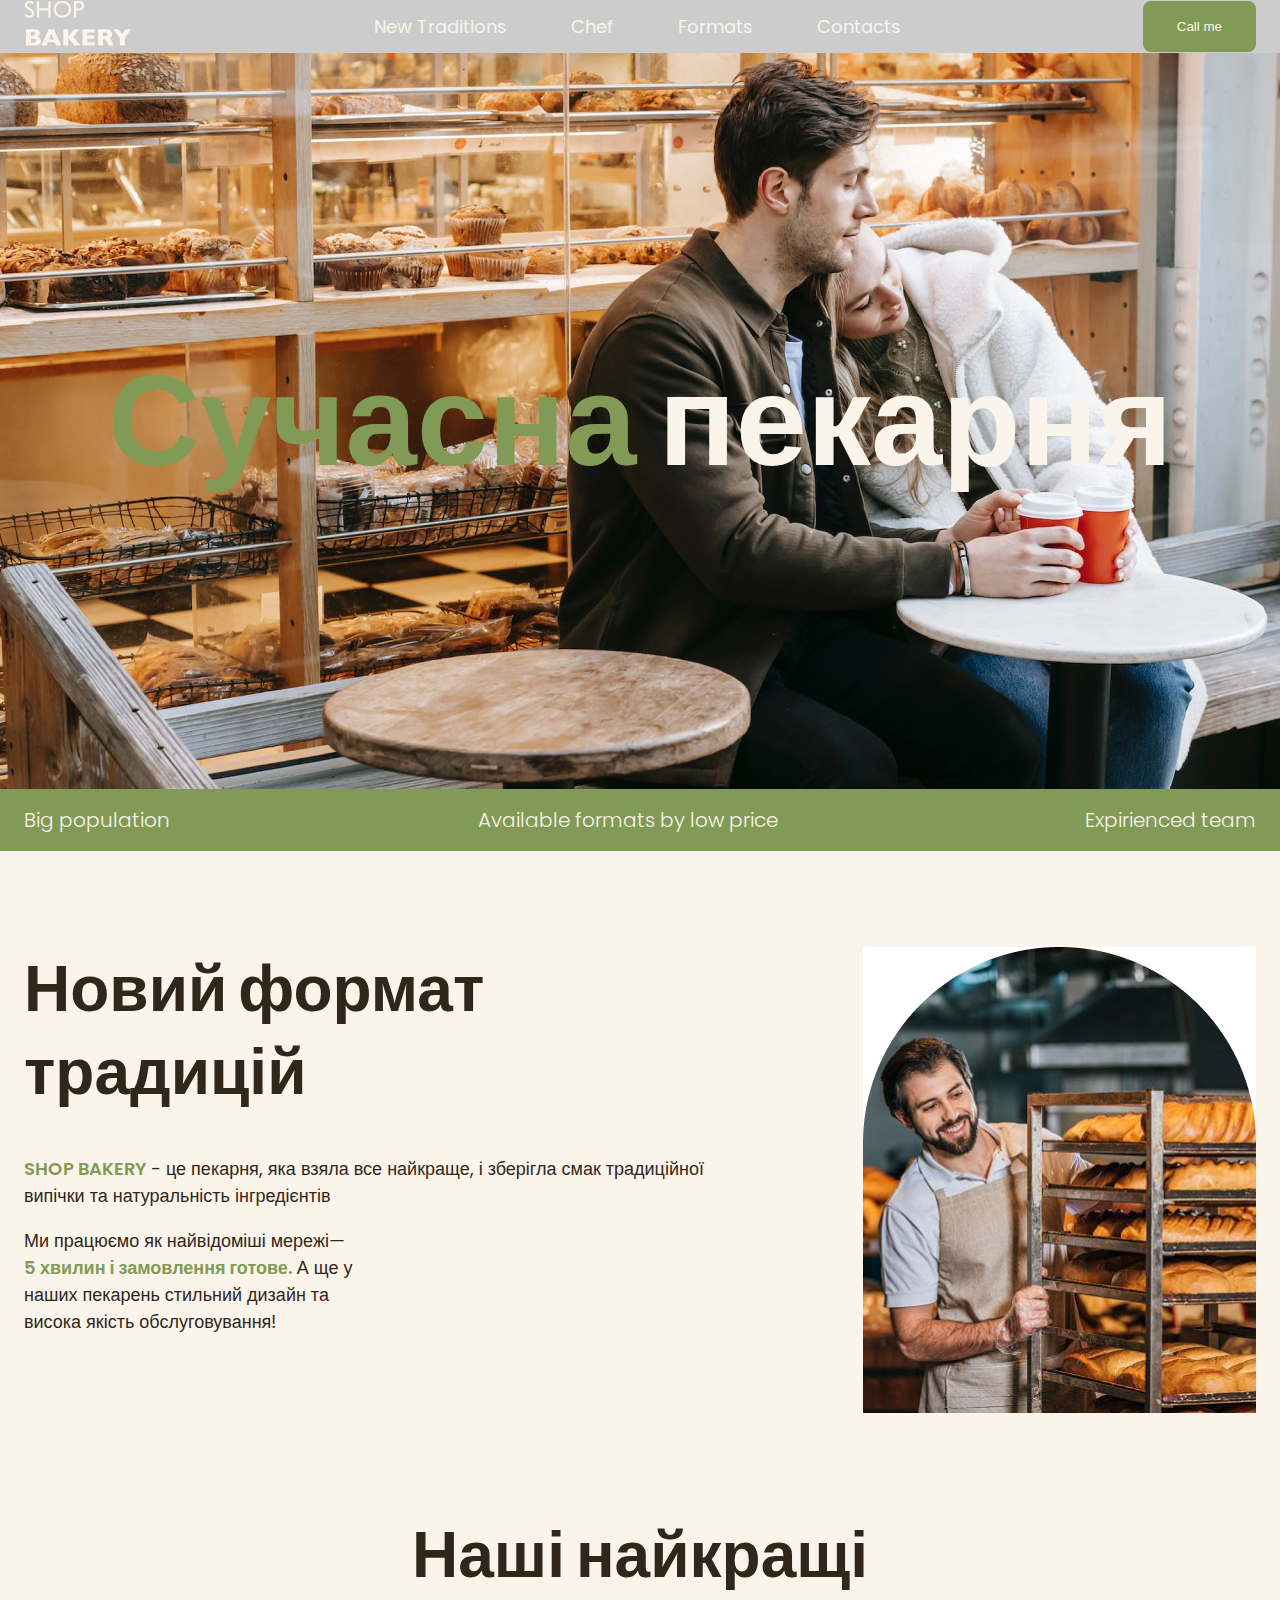
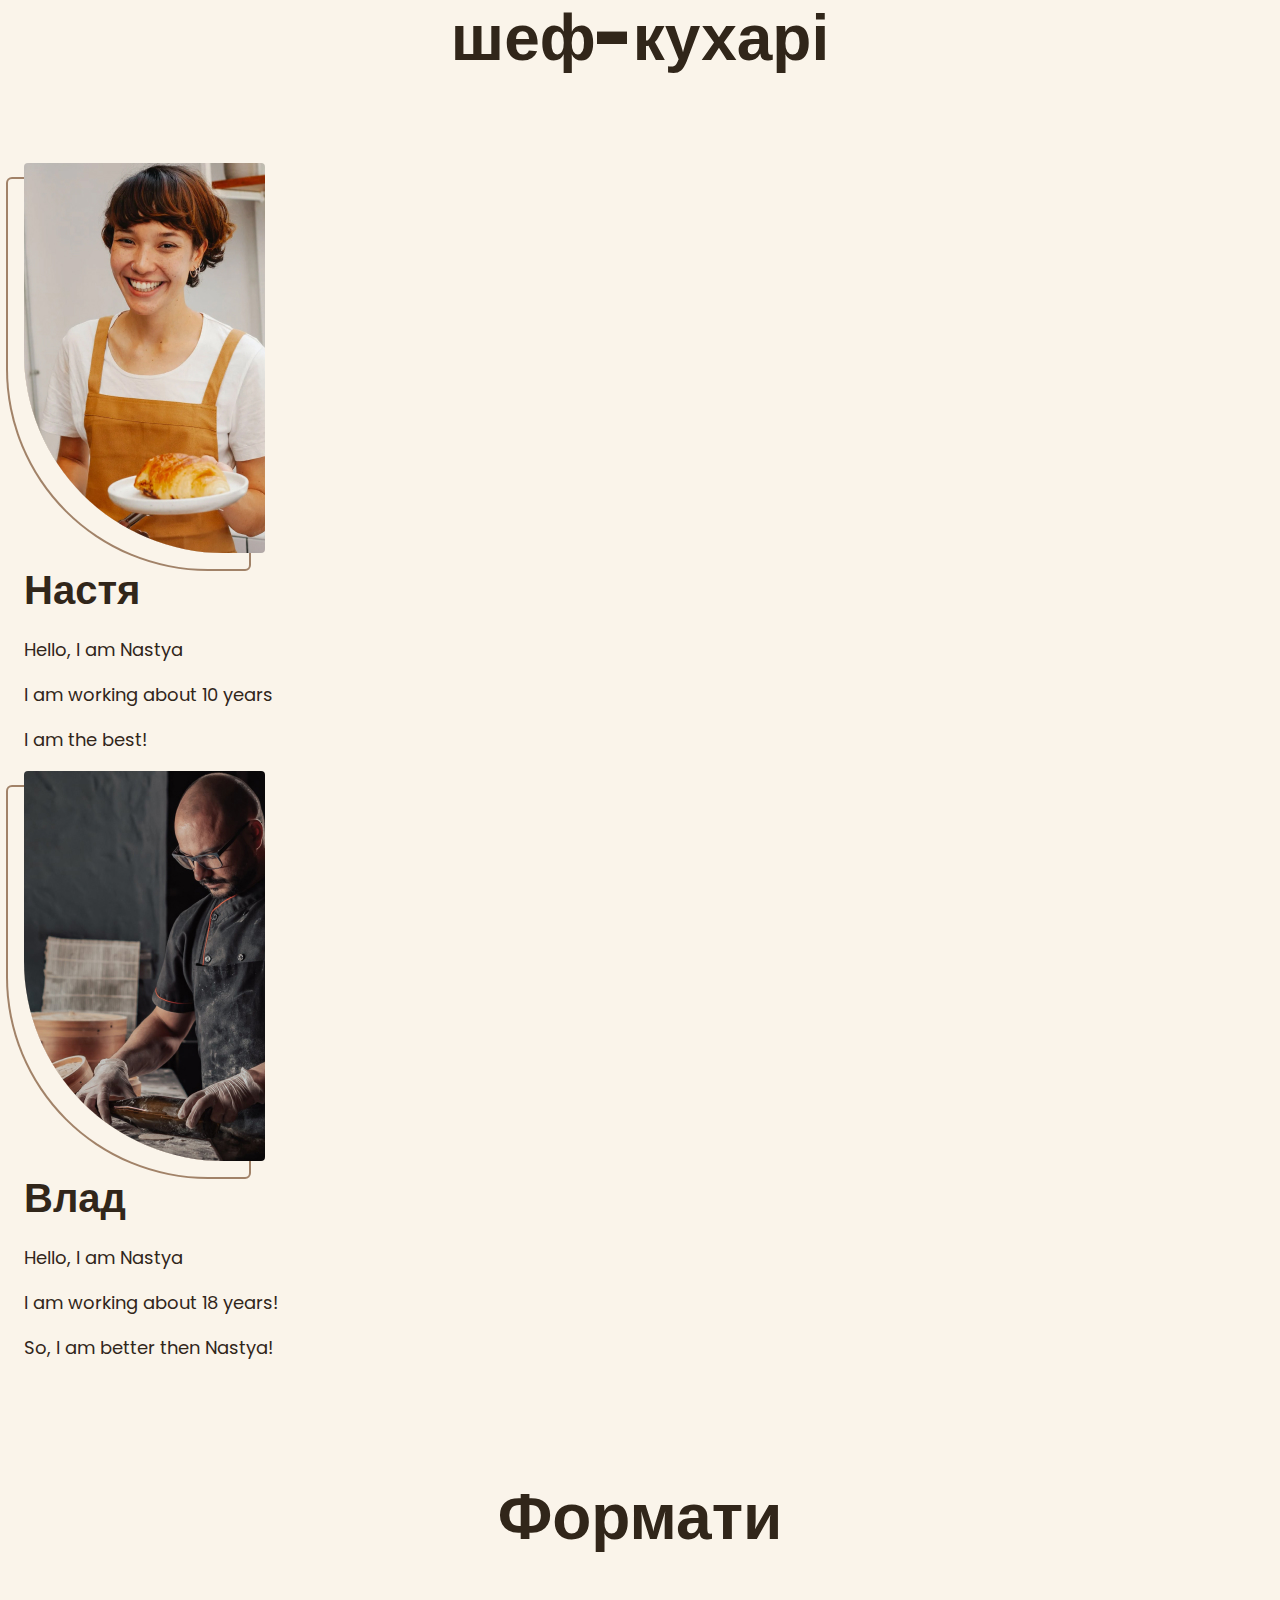
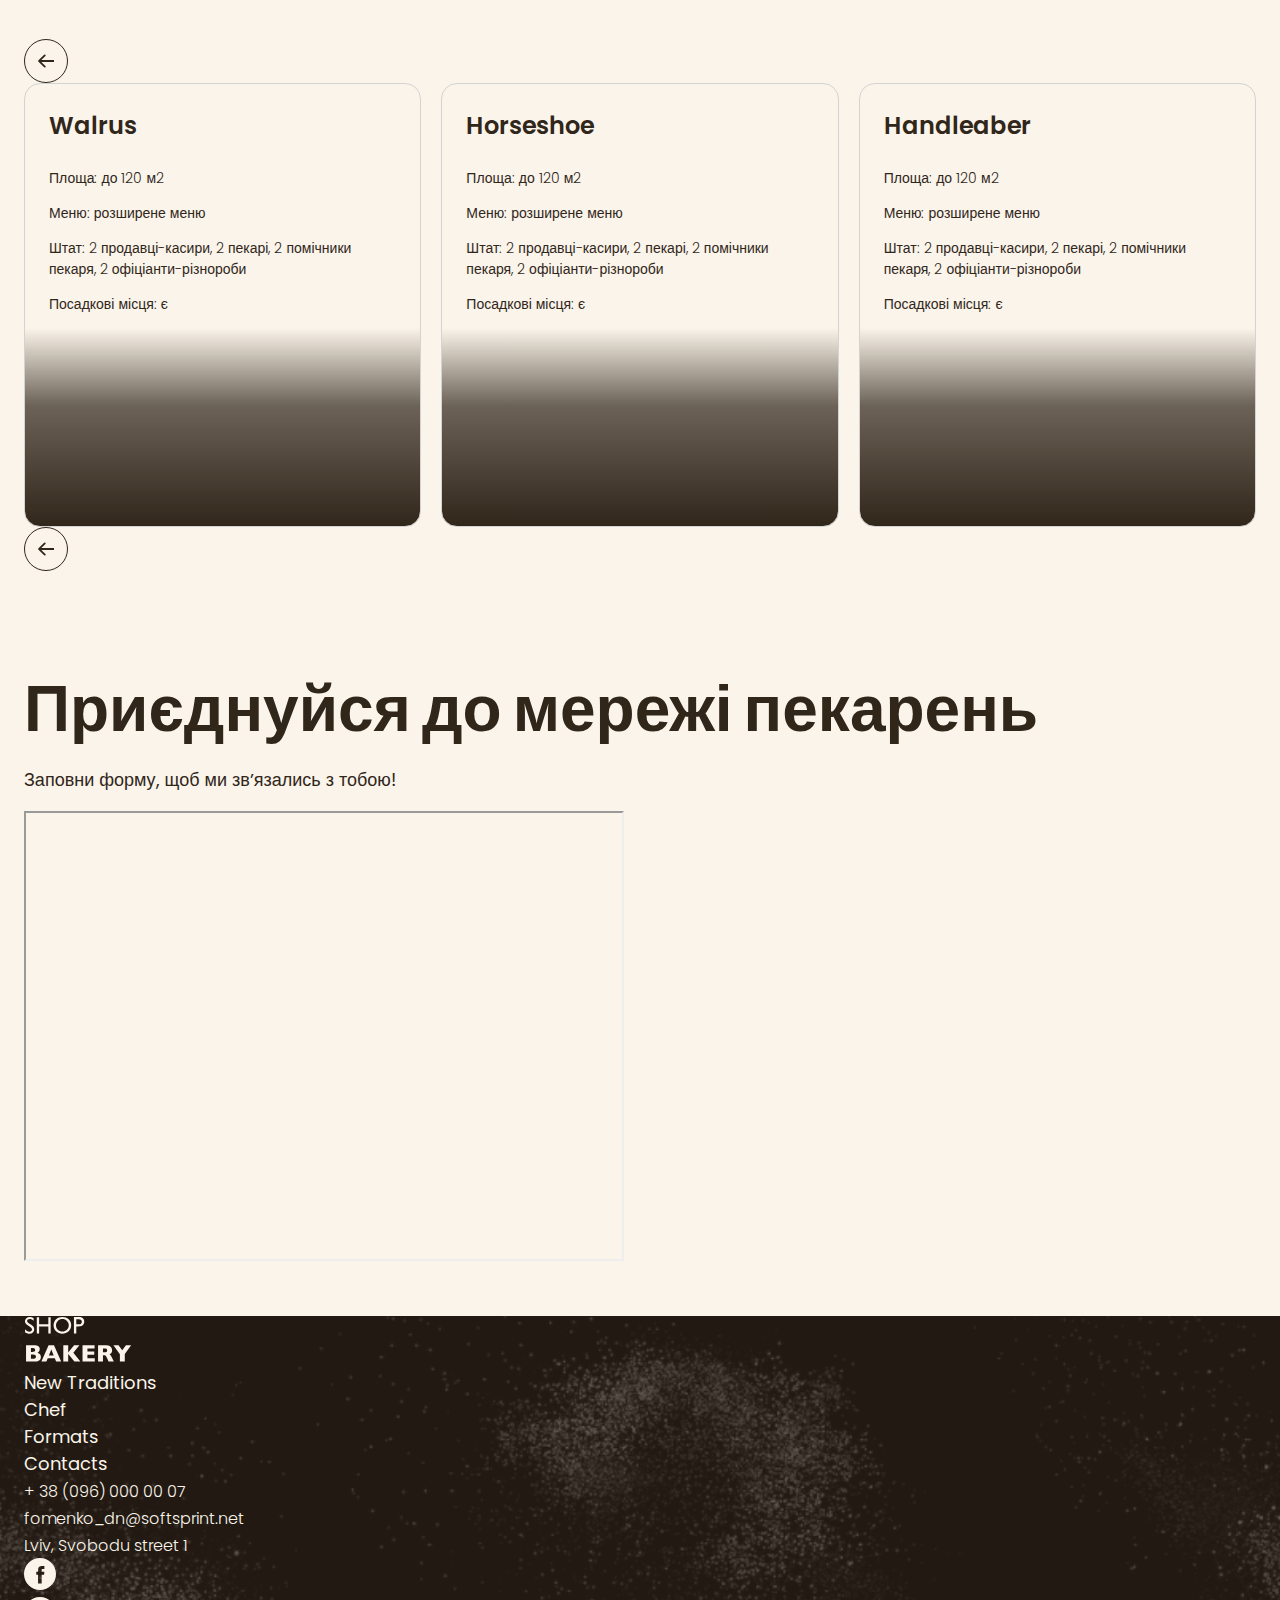
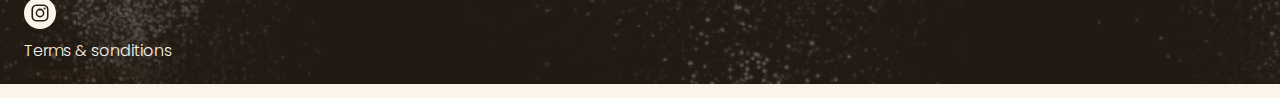
==== index.html @ 27473ee1 "svg (sprite)" ====
<!DOCTYPE html>
<html lang="en">
  <head>
    <meta charset="UTF-8" />
    <meta name="viewport" content="width=device-width, initial-scale=1.0" />
    <title>Backery</title>
    <!-- Styles -->
    <link rel="stylesheet" href="./css/style.css" />
  </head>
  <body>
    <header>
      <div class="container">
        <div class="header-container">
          <nav class="header-nav">
            <a href="/">
              <img src="./images/logo.svg" alt="Backery logo" />
            </a>
            <ul class="header-menu">
              <li><a class="link" href="#traditions">New Traditions</a></li>
              <li><a class="link" href="#chef">Chef</a></li>
              <li><a class="link" href="#formats">Formats</a></li>
              <li><a class="link" href="#contacts">Contacts</a></li>
            </ul>
          </nav>
          <button class="button" type="button">Call me</button>
        </div>
      </div>
    </header>
    <main>
      <section class="hero-section">
        <h1 class="hero-title"><span class="accent">Сучасна</span> пекарня</h1>
      </section>
      <section class="advantages-section" id="advantages">
        <div class="container">
          <h2 class="visually-hidden">Advantages</h2>
          <ul class="advantages-list">
            <li class="advantages-item">Big population</li>
            <li class="advantages-item">Available formats by low price</li>
            <li class="advantages-item">Expirienced team</li>
          </ul>
        </div>
      </section>
      <section class="tradition-section section" id="traditions">
        <div class="container">
          <div class="traditions-container">
            <div class="traditions-content">
              <h2 class="section-title tradition-title">
                Новий формат традицій
              </h2>
              <p class="traditions-text">
                <span class="brand uppercase">shop bakery</span> - це пекарня,
                яка взяла все найкраще, і зберігла смак традиційної випічки та
                натуральність інгредієнтів
              </p>
              <p class="traditions-text limited">
                Ми працюємо як найвідоміші мережі—
                <span class="brand">5 хвилин і замовлення готове.</span>
                А ще у наших пекарень стильний дизайн та висока якість
                обслуговування!
              </p>
            </div>
            <img
              src="./images/baker-man.jpg"
              alt="Baker man is looking to bread with smile"
            />
          </div>
        </div>
      </section>
      <section class="section" id="chef">
        <div class="container">
          <h2 class="section-title chefs-title centered">
            Наші найкращі <span class="accent">шеф-кухарі</span>
          </h2>
          <ul>
            <li>
              <article>
                <img
                  class="chef-photo"
                  src="./images/nastya-chef.jpg"
                  alt="Nastya chef"
                />
                <h3 class="chef-title">Настя</h3>
                <p>Hello, I am Nastya</p>
                <p>I am working about 10 years</p>
                <p>I am the best!</p>
              </article>
            </li>
            <li>
              <article>
                <img
                  class="chef-photo"
                  src="./images/vlad-chef.jpg"
                  alt="Vlad chef"
                />
                <h3 class="chef-title">Влад</h3>
                <p>Hello, I am Nastya</p>
                <p>I am working about 18 years!</p>
                <p>So, I am better then Nastya!</p>
              </article>
            </li>
          </ul>
        </div>
      </section>
      <section class="section" id="formats">
        <div class="container">
          <h2 class="section-title formats-title centered">Формати</h2>
          <button class="carousel-button" type="button">
            <svg width="16" height="16">
              <use href="./images/icons.svg#icon-arrow"></use>
            </svg>
          </button>
          <ul class="formats-list">
            <li class="formats-item">
              <article class="format-card">
                <h3 lang="en" class="format-title">Walrus</h3>
                <div class="format-text">
                  <p>Площа: до 120 м2</p>
                  <p>Меню: розширене меню</p>
                  <p>
                    Штат: 2 продавці-касири, 2 пекарі, 2 помічники пекаря, 2
                    офіціанти-різнороби
                  </p>
                  <p>Посадкові місця: є</p>
                </div>
              </article>
            </li>
            <li class="formats-item">
              <article class="format-card">
                <h3 lang="en" class="format-title">Horseshoe</h3>
                <div class="format-text">
                  <p>Площа: до 120 м2</p>
                  <p>Меню: розширене меню</p>
                  <p>
                    Штат: 2 продавці-касири, 2 пекарі, 2 помічники пекаря, 2
                    офіціанти-різнороби
                  </p>
                  <p>Посадкові місця: є</p>
                </div>
              </article>
            </li>
            <li class="formats-item">
              <article class="format-card">
                <h3 lang="en" class="format-title">Handleaber</h3>
                <div class="format-text">
                  <p>Площа: до 120 м2</p>
                  <p>Меню: розширене меню</p>
                  <p>
                    Штат: 2 продавці-касири, 2 пекарі, 2 помічники пекаря, 2
                    офіціанти-різнороби
                  </p>
                  <p>Посадкові місця: є</p>
                </div>
              </article>
            </li>
          </ul>
          <button class="carousel-button" type="button">
            <svg width="16" height="16">
              <use href="./images/icons.svg#icon-arrow"></use>
            </svg>
          </button>
        </div>
      </section>
      <section class="section" id="contacts">
        <div class="container">
          <h2 class="section-title contacts-title">
            Приєднуйся до мережі пекарень
          </h2>
          <p>Заповни форму, щоб ми звʼязались з тобою!</p>
          <iframe
            src="https://www.google.com/maps/embed?pb=!1m18!1m12!1m3!1d2573.1455565298807!2d24.0282195!3d49.8397225!2m3!1f0!2f0!3f0!3m2!1i1024!2i768!4f13.1!3m3!1m2!1s0x473add6e0d43317d%3A0xffb1273a7637a0a2!2z0L_RgNC-0YHQv9C10LrRgiDQodCy0L7QsdC-0LTQuCwgMSwg0JvRjNCy0ZbQsiwg0JvRjNCy0ZbQstGB0YzQutCwINC-0LHQu9Cw0YHRgtGMLCA3OTAwMA!5e0!3m2!1suk!2sua!4v1699645677542!5m2!1suk!2sua"
            width="600"
            height="450"
            allowfullscreen=""
            loading="lazy"
            referrerpolicy="no-referrer-when-downgrade"
          ></iframe>
        </div>
      </section>
    </main>
    <footer class="footer">
      <div class="container">
        <nav>
          <a href="#">
            <img src="./images/logo.svg" alt="Логотип сучасної пекарні" />
          </a>
          <ul>
            <li>
              <a class="link" href="#traditions" target="_blank">
                New Traditions
              </a>
            </li>
            <li><a class="link" href="#chef">Chef</a></li>
            <li><a class="link" href="#formats">Formats</a></li>
            <li><a class="link" href="#contacts">Contacts</a></li>
          </ul>
        </nav>

        <address>
          <ul>
            <li>
              <a class="address-link" href="tel:+380960000007">
                + 38 (096) 000 00 07
              </a>
            </li>
            <li>
              <a class="address-link" href="mailto:fomenko_dn@softsprint.net">
                fomenko_dn@softsprint.net
              </a>
            </li>
            <li>
              <a
                class="address-link"
                href="https://maps.app.goo.gl/cuscfjnVRdoEfVT89"
                target="_blank"
              >
                Lviv, Svobodu street 1
              </a>
            </li>
            <li>
              <a href="#">
                <svg class="address-icon" width="32" height="32">
                  <use href="./images/icons.svg#icon-facebook"></use>
                </svg>
              </a>
            </li>
            <li>
              <a href="#">
                <svg class="address-icon" width="32" height="32">
                  <use href="./images/icons.svg#icon-instagram"></use>
                </svg>
              </a>
            </li>
          </ul>
          <a class="address-link" href="" target="_blank">Terms & sonditions</a>
          <p class="address-copyright">&copy; copyright 2023</p>
        </address>
      </div>
    </footer>
  </body>
</html>
---- css/style.css ----
@font-face {
  font-display: swap;
  font-family: 'Poppins';
  font-style: normal;
  font-weight: 300;
  src: url('../fonts/poppins-v20-latin-300.woff2') format('woff2');
}
@font-face {
  font-display: swap;
  font-family: 'Poppins';
  font-style: normal;
  font-weight: 400;
  src: url('../fonts/poppins-v20-latin-regular.woff2') format('woff2');
}
@font-face {
  font-display: swap;
  font-family: 'Poppins';
  font-style: normal;
  font-weight: 600;
  src: url('../fonts/poppins-v20-latin-600.woff2') format('woff2');
}
@font-face {
  font-display: swap;
  font-family: 'Poppins';
  font-style: normal;
  font-weight: 900;
  src: url('../fonts/poppins-v20-latin-900.woff2') format('woff2');
}

:root {
  --color-primary-dark: #31261a;
  --color-primary-light: #faf4ea;
  --color-secondary-dark: #a18268;
  --color-brand-dark: #465929;
  --color-brand-normal: #819b57;
  --color-brand-light: #cfcfbc;
}

/* Base */
body {
  color: var(--color-primary-dark);
  background-color: var(--color-primary-light);
  font-family: Poppins, sans-serif;
  font-size: 18px;
  line-height: 1.5;
  font-weight: 400;
  margin: 0;
}
h1,
h2,
h3,
h4,
h5,
h6,
p {
  margin-top: 0;
}
address {
  font-style: normal;
}
ul {
  list-style-type: none;
  margin: 0;
  padding: 0;
}
* {
  box-sizing: border-box;
}
.section {
  padding: 48px 0;
}
.visually-hidden {
  position: absolute;
  left: -10000px;
  top: auto;
  width: 1px;
  height: 1px;
  overflow: hidden;
}
.container {
  width: 100%;
  max-width: 1288px;
  margin: 0 auto;
  padding: 0 24px;
}

/* Button */
.button {
  background: var(--color-brand-normal);
  color: var(--color-primary-light);
  border: 2px solid var(--color-brand-normal);
  border-radius: 8px;
  cursor: pointer;
  padding: 16px 32px;
}
.button:hover {
  background-color: transparent;
  color: #465929;
}

/* Link */
.link {
  color: var(--color-primary-light);
  line-height: 1.5;
  text-decoration: none;
}
.link:hover {
  color: var(--color-brand-normal);
}

/* Header */
header {
  background-color: #ccc;
}
.header-container {
  display: flex;
  align-items: center;
  gap: 40px;
}
.header-nav {
  display: flex;
  align-items: center;
  flex-grow: 1;
  gap: 40px;
}
.header-menu {
  display: flex;
  gap: 64px;
  flex-grow: 1;
  justify-content: center;
}

/* Hero section */
.hero-section {
  padding: 272px 0;
  background-image: url('../images/hero-section-background.jpg');
  background-repeat: no-repeat;
  background-position: center top;
  background-size: cover;
}
.hero-title {
  color: var(--color-primary-light);
  text-align: center;
  font-size: 128px;
  font-weight: 900;
  margin-bottom: 0;
}
.hero-title .accent {
  color: var(--color-brand-normal);
}

/* Advantages section */
.advantages-section {
  background-color: var(--color-brand-normal);
  padding: 16px 0;
}
.advantages-list {
  color: var(--color-primary-light);
  display: flex;
  justify-content: space-between;
  gap: 40px;
}
.section-title {
  font-size: 64px;
  font-weight: 900;
  line-height: 1.3;
  color: var(--color-primary-dark);
}
.section-title.centered {
  text-align: center;
}
.advantages-item {
  font-size: 20px;
  font-weight: 300;
}

/* Traditions section */
.tradition-section {
  padding-top: 96px;
}
.traditions-text .brand {
  color: var(--color-brand-normal);
  font-weight: 600;
}
.traditions-text .uppercase {
  text-transform: uppercase;
}
.tradition-title {
  margin-bottom: 42px;
}
.traditions-container {
  display: flex;
  justify-content: space-between;
  gap: 40px;
}
.traditions-text.limited {
  max-width: 330px;
}
.traditions-content {
  max-width: 710px;
}

/* Chef section */
.chef-title {
  margin-bottom: 16px;
  font-size: 40px;
  font-weight: 600;
}
.chefs-title {
  margin-bottom: 80px;
  max-width: 520px;
  margin: 0 auto 80px;
}
.chefs-title::before,
.chefs-title::after {
  content: '';
  display: block;
  border: 2px solid var(--color-primary-light);
}
.chef-photo {
  border-radius: 4px 4px 4px 200px;
  box-shadow: -16px 16px 0 0 var(--color-primary-light),
    -16px 16px 0 2px var(--color-secondary-dark);
}

/* Formats section */
.format-title {
  font-size: 24px;
  font-weight: 600;
}
.format-text {
  font-size: 14px;
  font-weight: 300;
}
.formats-title {
  margin-bottom: 80px;
}
.format-card {
  border-radius: 16px;
  border: 1px solid lightgray;
  padding: 24px;
  background-image: linear-gradient(
    180deg,
    rgba(49, 38, 26, 0) 55.21%,
    rgba(49, 38, 26, 0.71) 72.92%,
    var(--color-primary-dark) 100%
  );
  height: 444px;
}
.formats-list {
  display: flex;
  flex-wrap: wrap;
  gap: 20px;
}
.formats-item {
  flex-basis: calc((100% - 40px) / 3);
}

/* Carousel */
.carousel-button {
  display: flex;
  align-items: center;
  justify-content: center;
  width: 44px;
  height: 44px;
  background-color: transparent;
  fill: var(--color-primary-dark);
  border: 1px solid var(--color-primary-dark);
  border-radius: 50%;
  cursor: pointer;
}
.carousel-button:hover {
  background-color: var(--color-primary-dark);
  fill: var(--color-primary-light);
}

/* Contacts section */
.contacts-title {
  margin-bottom: 16px;
}

/* Footer */
.address-link {
  color: var(--color-primary-light);
  font-size: 16px;
  font-weight: 300;
  text-decoration: none;
}
.address-link:hover {
  color: var(--color-brand-normal);
}
.address-copyright {
  font-size: 14px;
}
.address-icon {
  fill: var(--color-primary-light);
}
.address-icon:hover {
  fill: var(--color-brand-light);
}
.footer {
  background-image: url('../images/footer-background.png');
  background-color: var(--color-primary-dark);
  background-repeat: no-repeat;
  background-size: cover;
  background-position: center;
}
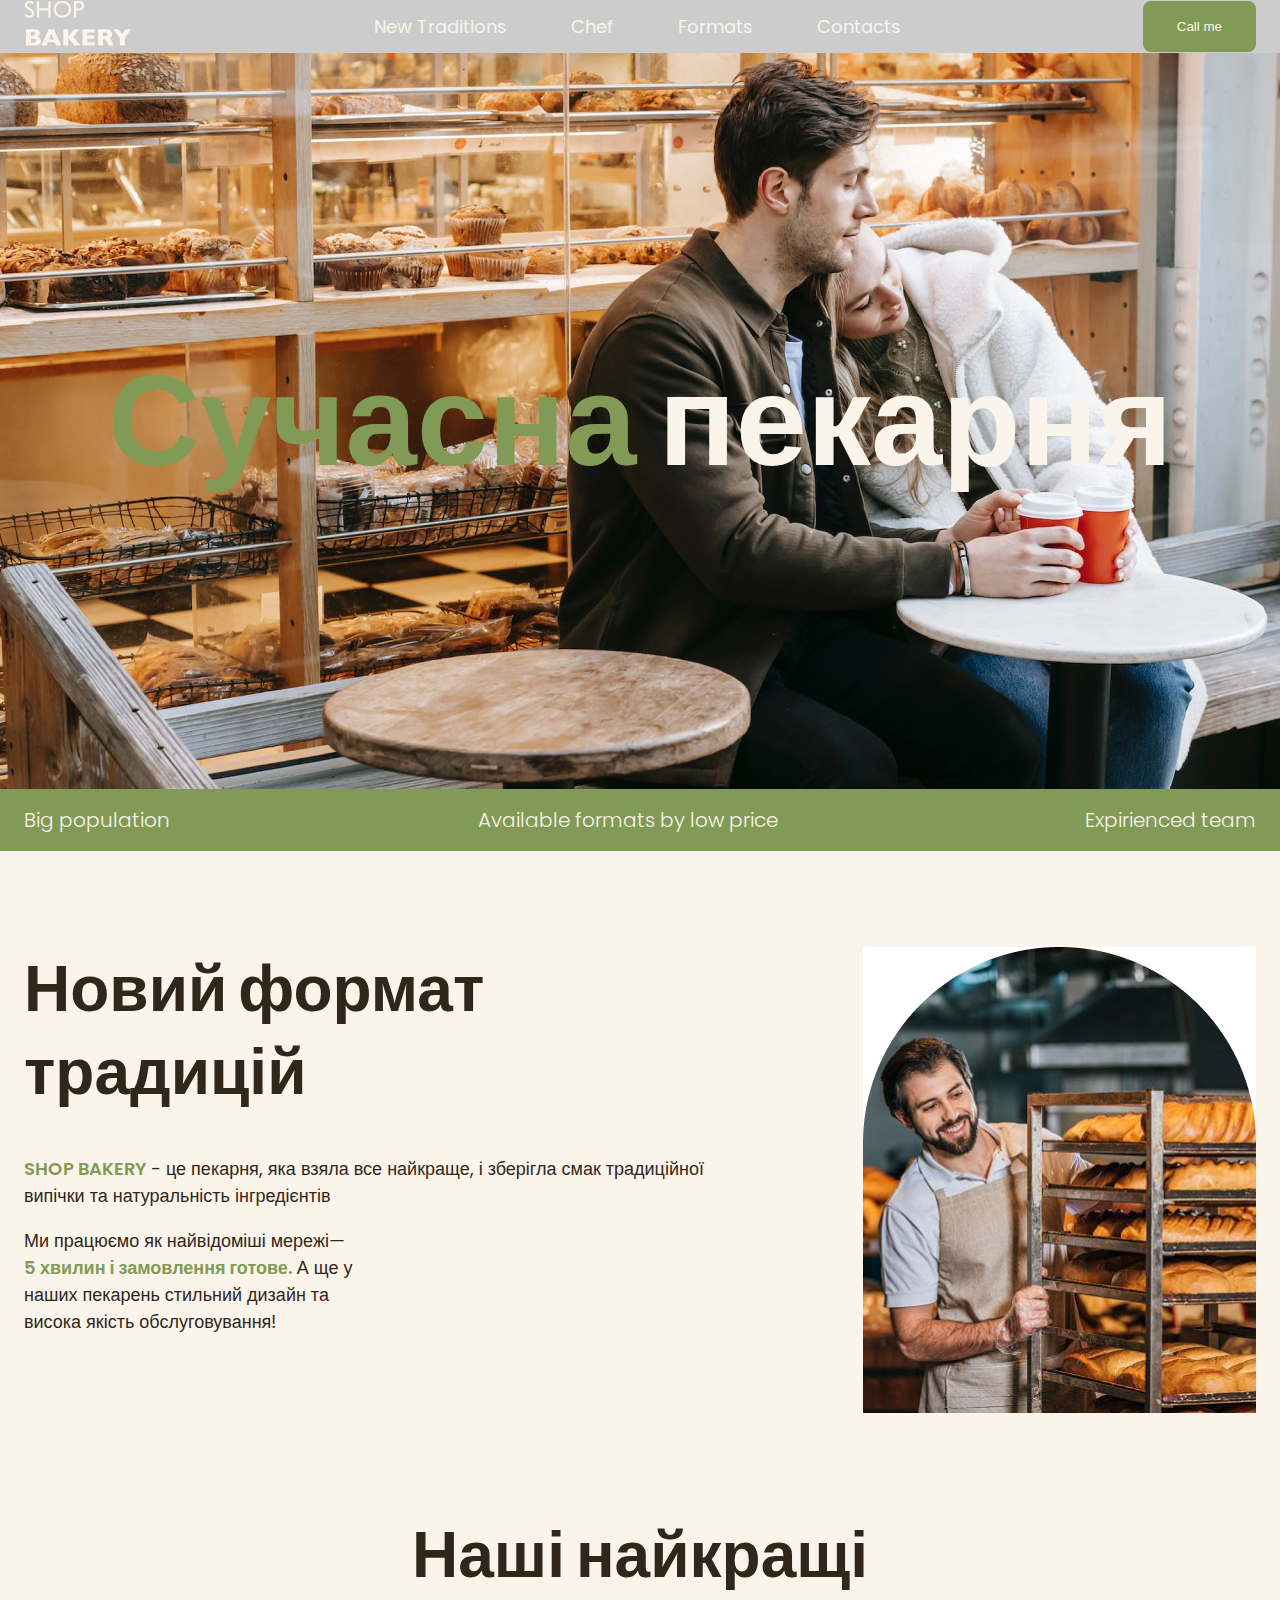
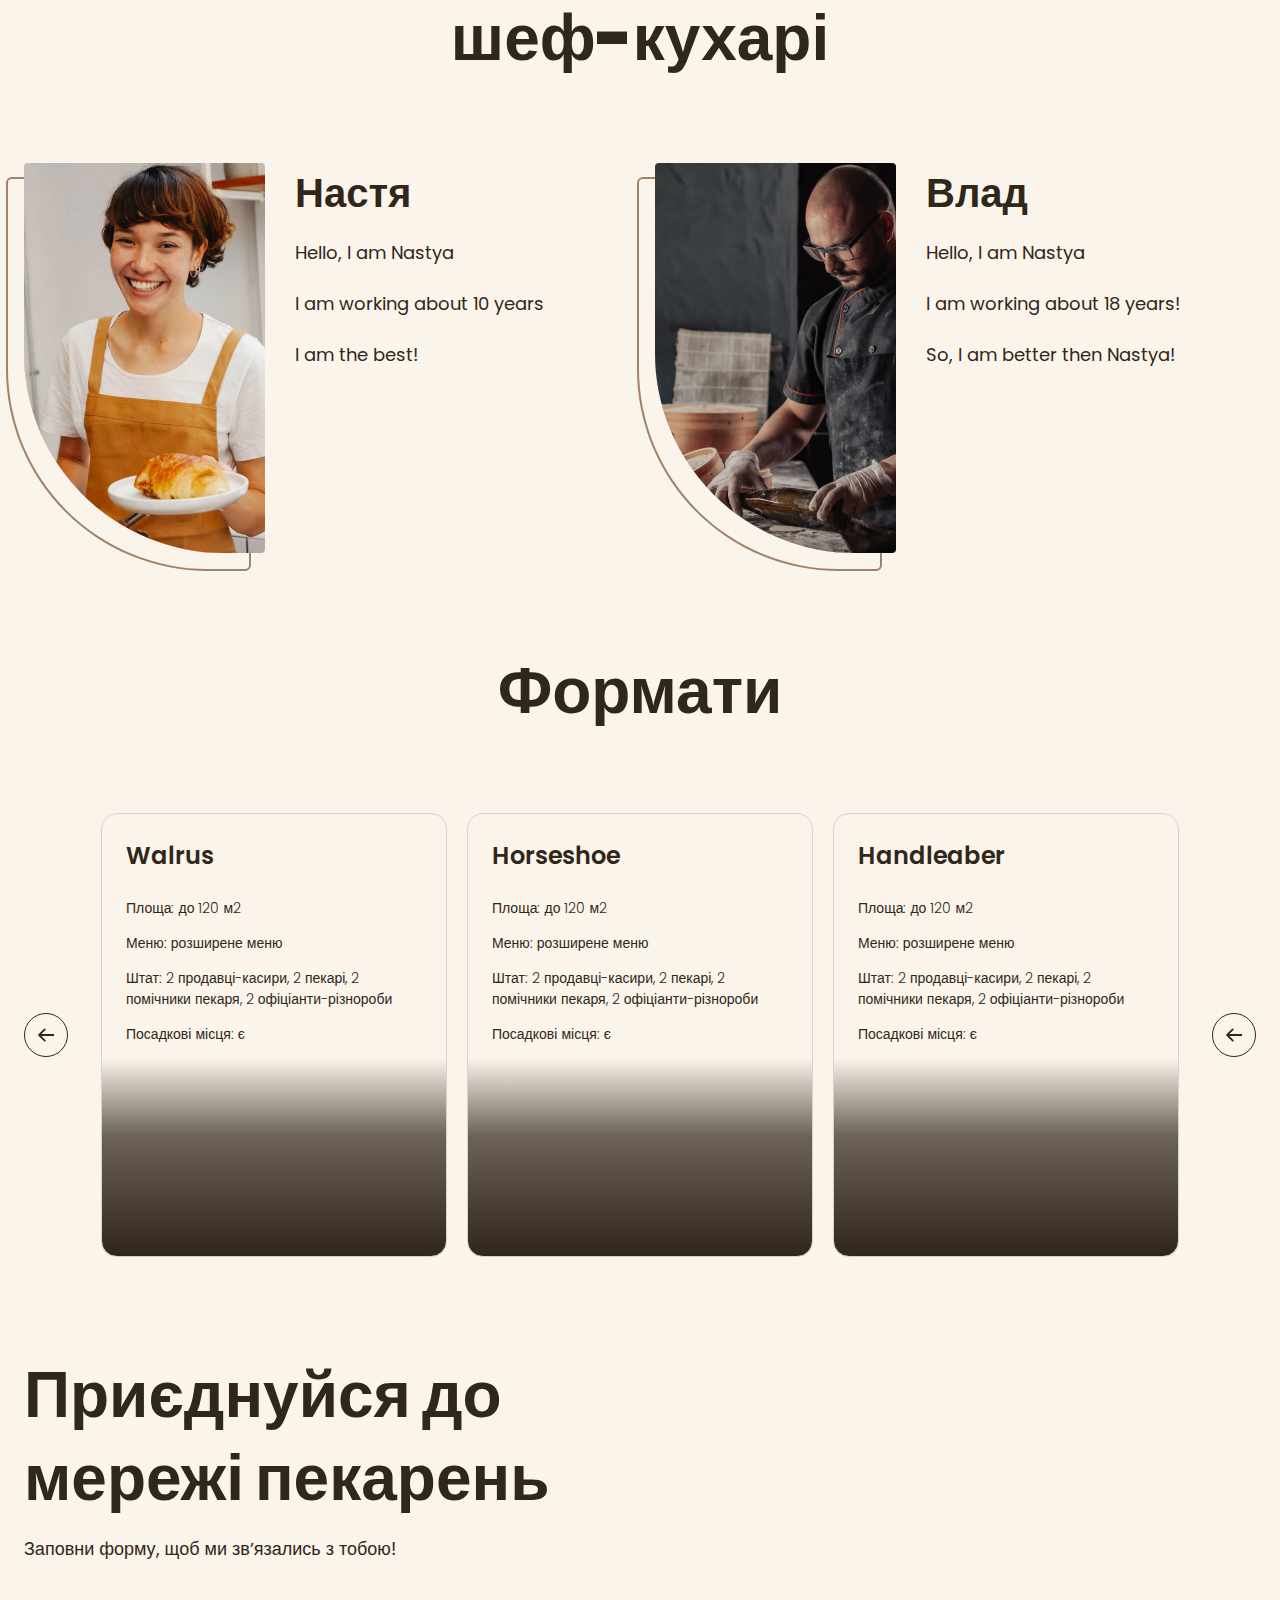
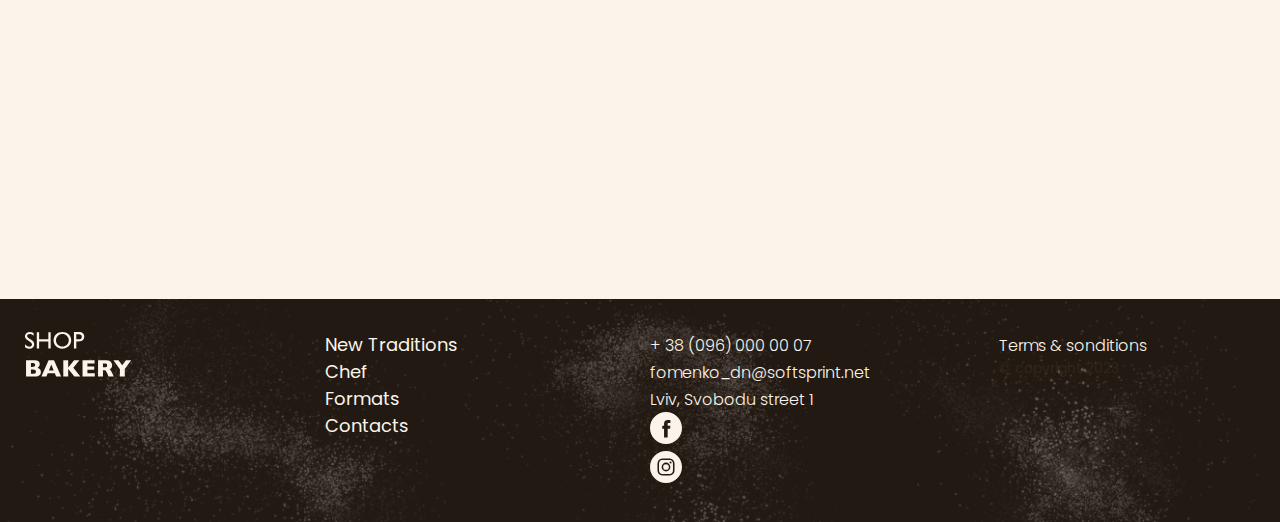
==== commit bdd03444: "update template (styles, html)" ====
--- a/index.html
+++ b/index.html
@@ -71,169 +71,193 @@
           <h2 class="section-title chefs-title centered">
             Наші найкращі <span class="accent">шеф-кухарі</span>
           </h2>
-          <ul>
-            <li>
-              <article>
+          <ul class="chefs-list">
+            <li class="chefs-item">
+              <article class="chef-card">
                 <img
                   class="chef-photo"
                   src="./images/nastya-chef.jpg"
                   alt="Nastya chef"
                 />
-                <h3 class="chef-title">Настя</h3>
-                <p>Hello, I am Nastya</p>
-                <p>I am working about 10 years</p>
-                <p>I am the best!</p>
+                <div>
+                  <h3 class="chef-title">Настя</h3>
+                  <div class="chef-text">
+                    <p>Hello, I am Nastya</p>
+                    <p>I am working about 10 years</p>
+                    <p>I am the best!</p>
+                  </div>
+                </div>
               </article>
             </li>
-            <li>
-              <article>
+            <li class="chefs-item">
+              <article class="chef-card">
                 <img
                   class="chef-photo"
                   src="./images/vlad-chef.jpg"
                   alt="Vlad chef"
                 />
-                <h3 class="chef-title">Влад</h3>
-                <p>Hello, I am Nastya</p>
-                <p>I am working about 18 years!</p>
-                <p>So, I am better then Nastya!</p>
-              </article>
-            </li>
-          </ul>
-        </div>
-      </section>
-      <section class="section" id="formats">
-        <div class="container">
-          <h2 class="section-title formats-title centered">Формати</h2>
-          <button class="carousel-button" type="button">
-            <svg width="16" height="16">
-              <use href="./images/icons.svg#icon-arrow"></use>
-            </svg>
-          </button>
-          <ul class="formats-list">
-            <li class="formats-item">
-              <article class="format-card">
-                <h3 lang="en" class="format-title">Walrus</h3>
-                <div class="format-text">
-                  <p>Площа: до 120 м2</p>
-                  <p>Меню: розширене меню</p>
-                  <p>
-                    Штат: 2 продавці-касири, 2 пекарі, 2 помічники пекаря, 2
-                    офіціанти-різнороби
-                  </p>
-                  <p>Посадкові місця: є</p>
-                </div>
-              </article>
-            </li>
-            <li class="formats-item">
-              <article class="format-card">
-                <h3 lang="en" class="format-title">Horseshoe</h3>
-                <div class="format-text">
-                  <p>Площа: до 120 м2</p>
-                  <p>Меню: розширене меню</p>
-                  <p>
-                    Штат: 2 продавці-касири, 2 пекарі, 2 помічники пекаря, 2
-                    офіціанти-різнороби
-                  </p>
-                  <p>Посадкові місця: є</p>
-                </div>
-              </article>
-            </li>
-            <li class="formats-item">
-              <article class="format-card">
-                <h3 lang="en" class="format-title">Handleaber</h3>
-                <div class="format-text">
-                  <p>Площа: до 120 м2</p>
-                  <p>Меню: розширене меню</p>
-                  <p>
-                    Штат: 2 продавці-касири, 2 пекарі, 2 помічники пекаря, 2
-                    офіціанти-різнороби
-                  </p>
-                  <p>Посадкові місця: є</p>
+                <div>
+                  <h3 class="chef-title">Влад</h3>
+                  <div class="chef-text">
+                    <p>Hello, I am Nastya</p>
+                    <p>I am working about 18 years!</p>
+                    <p>So, I am better then Nastya!</p>
+                  </div>
                 </div>
               </article>
             </li>
           </ul>
-          <button class="carousel-button" type="button">
-            <svg width="16" height="16">
-              <use href="./images/icons.svg#icon-arrow"></use>
-            </svg>
-          </button>
-        </div>
-      </section>
-      <section class="section" id="contacts">
-        <div class="container">
-          <h2 class="section-title contacts-title">
-            Приєднуйся до мережі пекарень
-          </h2>
-          <p>Заповни форму, щоб ми звʼязались з тобою!</p>
-          <iframe
-            src="https://www.google.com/maps/embed?pb=!1m18!1m12!1m3!1d2573.1455565298807!2d24.0282195!3d49.8397225!2m3!1f0!2f0!3f0!3m2!1i1024!2i768!4f13.1!3m3!1m2!1s0x473add6e0d43317d%3A0xffb1273a7637a0a2!2z0L_RgNC-0YHQv9C10LrRgiDQodCy0L7QsdC-0LTQuCwgMSwg0JvRjNCy0ZbQsiwg0JvRjNCy0ZbQstGB0YzQutCwINC-0LHQu9Cw0YHRgtGMLCA3OTAwMA!5e0!3m2!1suk!2sua!4v1699645677542!5m2!1suk!2sua"
-            width="600"
-            height="450"
-            allowfullscreen=""
-            loading="lazy"
-            referrerpolicy="no-referrer-when-downgrade"
-          ></iframe>
+        </div>
+      </section>
+      <section class="section" id="formats">
+        <div class="container">
+          <h2 class="section-title formats-title centered">Формати</h2>
+          <div class="formats-container">
+            <button class="carousel-button" type="button">
+              <svg width="16" height="16">
+                <use href="./images/icons.svg#icon-arrow"></use>
+              </svg>
+            </button>
+            <ul class="formats-list">
+              <li class="formats-item">
+                <article class="format-card">
+                  <h3 lang="en" class="format-title">Walrus</h3>
+                  <div class="format-text">
+                    <p>Площа: до 120 м2</p>
+                    <p>Меню: розширене меню</p>
+                    <p>
+                      Штат: 2 продавці-касири, 2 пекарі, 2 помічники пекаря, 2
+                      офіціанти-різнороби
+                    </p>
+                    <p>Посадкові місця: є</p>
+                  </div>
+                </article>
+              </li>
+              <li class="formats-item">
+                <article class="format-card">
+                  <h3 lang="en" class="format-title">Horseshoe</h3>
+                  <div class="format-text">
+                    <p>Площа: до 120 м2</p>
+                    <p>Меню: розширене меню</p>
+                    <p>
+                      Штат: 2 продавці-касири, 2 пекарі, 2 помічники пекаря, 2
+                      офіціанти-різнороби
+                    </p>
+                    <p>Посадкові місця: є</p>
+                  </div>
+                </article>
+              </li>
+              <li class="formats-item">
+                <article class="format-card">
+                  <h3 lang="en" class="format-title">Handleaber</h3>
+                  <div class="format-text">
+                    <p>Площа: до 120 м2</p>
+                    <p>Меню: розширене меню</p>
+                    <p>
+                      Штат: 2 продавці-касири, 2 пекарі, 2 помічники пекаря, 2
+                      офіціанти-різнороби
+                    </p>
+                    <p>Посадкові місця: є</p>
+                  </div>
+                </article>
+              </li>
+            </ul>
+            <button class="carousel-button" type="button">
+              <svg width="16" height="16">
+                <use href="./images/icons.svg#icon-arrow"></use>
+              </svg>
+            </button>
+          </div>
+        </div>
+      </section>
+      <section class="contact-section section" id="contacts">
+        <div class="container">
+          <div class="contact-container">
+            <div class="contact-form">
+              <h2 class="section-title contacts-title">
+                Приєднуйся до мережі пекарень
+              </h2>
+              <p>Заповни форму, щоб ми звʼязались з тобою!</p>
+            </div>
+            <!-- form -->
+            <iframe
+              class="contact-map"
+              src="https://www.google.com/maps/embed?pb=!1m18!1m12!1m3!1d2573.1455565298807!2d24.0282195!3d49.8397225!2m3!1f0!2f0!3f0!3m2!1i1024!2i768!4f13.1!3m3!1m2!1s0x473add6e0d43317d%3A0xffb1273a7637a0a2!2z0L_RgNC-0YHQv9C10LrRgiDQodCy0L7QsdC-0LTQuCwgMSwg0JvRjNCy0ZbQsiwg0JvRjNCy0ZbQstGB0YzQutCwINC-0LHQu9Cw0YHRgtGMLCA3OTAwMA!5e0!3m2!1suk!2sua!4v1699645677542!5m2!1suk!2sua"
+              width="600"
+              height="450"
+              allowfullscreen=""
+              loading="lazy"
+              referrerpolicy="no-referrer-when-downgrade"
+            ></iframe>
+          </div>
         </div>
       </section>
     </main>
     <footer class="footer">
       <div class="container">
-        <nav>
-          <a href="#">
-            <img src="./images/logo.svg" alt="Логотип сучасної пекарні" />
-          </a>
-          <ul>
-            <li>
-              <a class="link" href="#traditions" target="_blank">
-                New Traditions
+        <div class="footer-container">
+          <nav class="footer-nav">
+            <div class="footer-logo">
+              <a href="#">
+                <img src="./images/logo.svg" alt="Логотип сучасної пекарні" />
               </a>
-            </li>
-            <li><a class="link" href="#chef">Chef</a></li>
-            <li><a class="link" href="#formats">Formats</a></li>
-            <li><a class="link" href="#contacts">Contacts</a></li>
-          </ul>
-        </nav>
+            </div>
+            <ul class="footer-menu">
+              <li>
+                <a class="link" href="#traditions" target="_blank">
+                  New Traditions
+                </a>
+              </li>
+              <li><a class="link" href="#chef">Chef</a></li>
+              <li><a class="link" href="#formats">Formats</a></li>
+              <li><a class="link" href="#contacts">Contacts</a></li>
+            </ul>
+          </nav>
 
-        <address>
-          <ul>
-            <li>
-              <a class="address-link" href="tel:+380960000007">
-                + 38 (096) 000 00 07
+          <address class="footer-address">
+            <ul class="address-list">
+              <li>
+                <a class="address-link" href="tel:+380960000007">
+                  + 38 (096) 000 00 07
+                </a>
+              </li>
+              <li>
+                <a class="address-link" href="mailto:fomenko_dn@softsprint.net">
+                  fomenko_dn@softsprint.net
+                </a>
+              </li>
+              <li>
+                <a
+                  class="address-link"
+                  href="https://maps.app.goo.gl/cuscfjnVRdoEfVT89"
+                  target="_blank"
+                >
+                  Lviv, Svobodu street 1
+                </a>
+              </li>
+              <li>
+                <a href="#">
+                  <svg class="address-icon" width="32" height="32">
+                    <use href="./images/icons.svg#icon-facebook"></use>
+                  </svg>
+                </a>
+              </li>
+              <li>
+                <a href="#">
+                  <svg class="address-icon" width="32" height="32">
+                    <use href="./images/icons.svg#icon-instagram"></use>
+                  </svg>
+                </a>
+              </li>
+            </ul>
+            <div class="address-info">
+              <a class="address-link" href="" target="_blank">
+                Terms & sonditions
               </a>
-            </li>
-            <li>
-              <a class="address-link" href="mailto:fomenko_dn@softsprint.net">
-                fomenko_dn@softsprint.net
-              </a>
-            </li>
-            <li>
-              <a
-                class="address-link"
-                href="https://maps.app.goo.gl/cuscfjnVRdoEfVT89"
-                target="_blank"
-              >
-                Lviv, Svobodu street 1
-              </a>
-            </li>
-            <li>
-              <a href="#">
-                <svg class="address-icon" width="32" height="32">
-                  <use href="./images/icons.svg#icon-facebook"></use>
-                </svg>
-              </a>
-            </li>
-            <li>
-              <a href="#">
-                <svg class="address-icon" width="32" height="32">
-                  <use href="./images/icons.svg#icon-instagram"></use>
-                </svg>
-              </a>
-            </li>
-          </ul>
-          <a class="address-link" href="" target="_blank">Terms & sonditions</a>
-          <p class="address-copyright">&copy; copyright 2023</p>
-        </address>
+              <p class="address-copyright">&copy; copyright 2023</p>
+            </div>
+          </address>
+        </div>
       </div>
     </footer>
   </body>
--- a/css/style.css
+++ b/css/style.css
@@ -55,6 +55,9 @@
 p {
   margin-top: 0;
 }
+a {
+  display: inline-block;
+}
 address {
   font-style: normal;
 }
@@ -63,7 +66,9 @@
   margin: 0;
   padding: 0;
 }
-* {
+*,
+*::before,
+*::after {
   box-sizing: border-box;
 }
 .section {
@@ -201,11 +206,6 @@
 }
 
 /* Chef section */
-.chef-title {
-  margin-bottom: 16px;
-  font-size: 40px;
-  font-weight: 600;
-}
 .chefs-title {
   margin-bottom: 80px;
   max-width: 520px;
@@ -217,13 +217,41 @@
   display: block;
   border: 2px solid var(--color-primary-light);
 }
+.chefs-list {
+  display: flex;
+  flex-wrap: wrap;
+  gap: 40px 30px;
+}
+.chefs-item {
+  flex-basis: calc((100% - 30px) / 2);
+}
+.chef-card {
+  display: flex;
+  gap: 30px;
+}
 .chef-photo {
   border-radius: 4px 4px 4px 200px;
   box-shadow: -16px 16px 0 0 var(--color-primary-light),
     -16px 16px 0 2px var(--color-secondary-dark);
 }
+.chef-title {
+  margin-bottom: 16px;
+  font-size: 40px;
+  font-weight: 600;
+}
+.chef-text p {
+  margin-bottom: 24px;
+}
+.chef-text p:last-child {
+  margin-bottom: 0;
+}
 
 /* Formats section */
+.formats-container {
+  display: flex;
+  gap: 33px;
+  align-items: center;
+}
 .format-title {
   font-size: 24px;
   font-weight: 600;
@@ -268,6 +296,7 @@
   border: 1px solid var(--color-primary-dark);
   border-radius: 50%;
   cursor: pointer;
+  flex-shrink: 0;
 }
 .carousel-button:hover {
   background-color: var(--color-primary-dark);
@@ -275,11 +304,43 @@
 }
 
 /* Contacts section */
+.contact-section {
+  padding-bottom: 96px;
+}
+.contact-container {
+  display: flex;
+  gap: 32px;
+}
 .contacts-title {
   margin-bottom: 16px;
 }
+.contact-map {
+  flex-shrink: 0;
+  border: none;
+  border-radius: 16px;
+}
 
 /* Footer */
+.footer {
+  padding: 32px 0;
+}
+.footer-container {
+  display: flex;
+  gap: 20px;
+}
+.footer-nav,
+.footer-address {
+  display: flex;
+  flex-basis: 50%;
+  gap: 20px;
+}
+.footer-logo,
+.footer-menu,
+.address-list,
+.address-info {
+  flex-grow: 1;
+}
+
 .address-link {
   color: var(--color-primary-light);
   font-size: 16px;
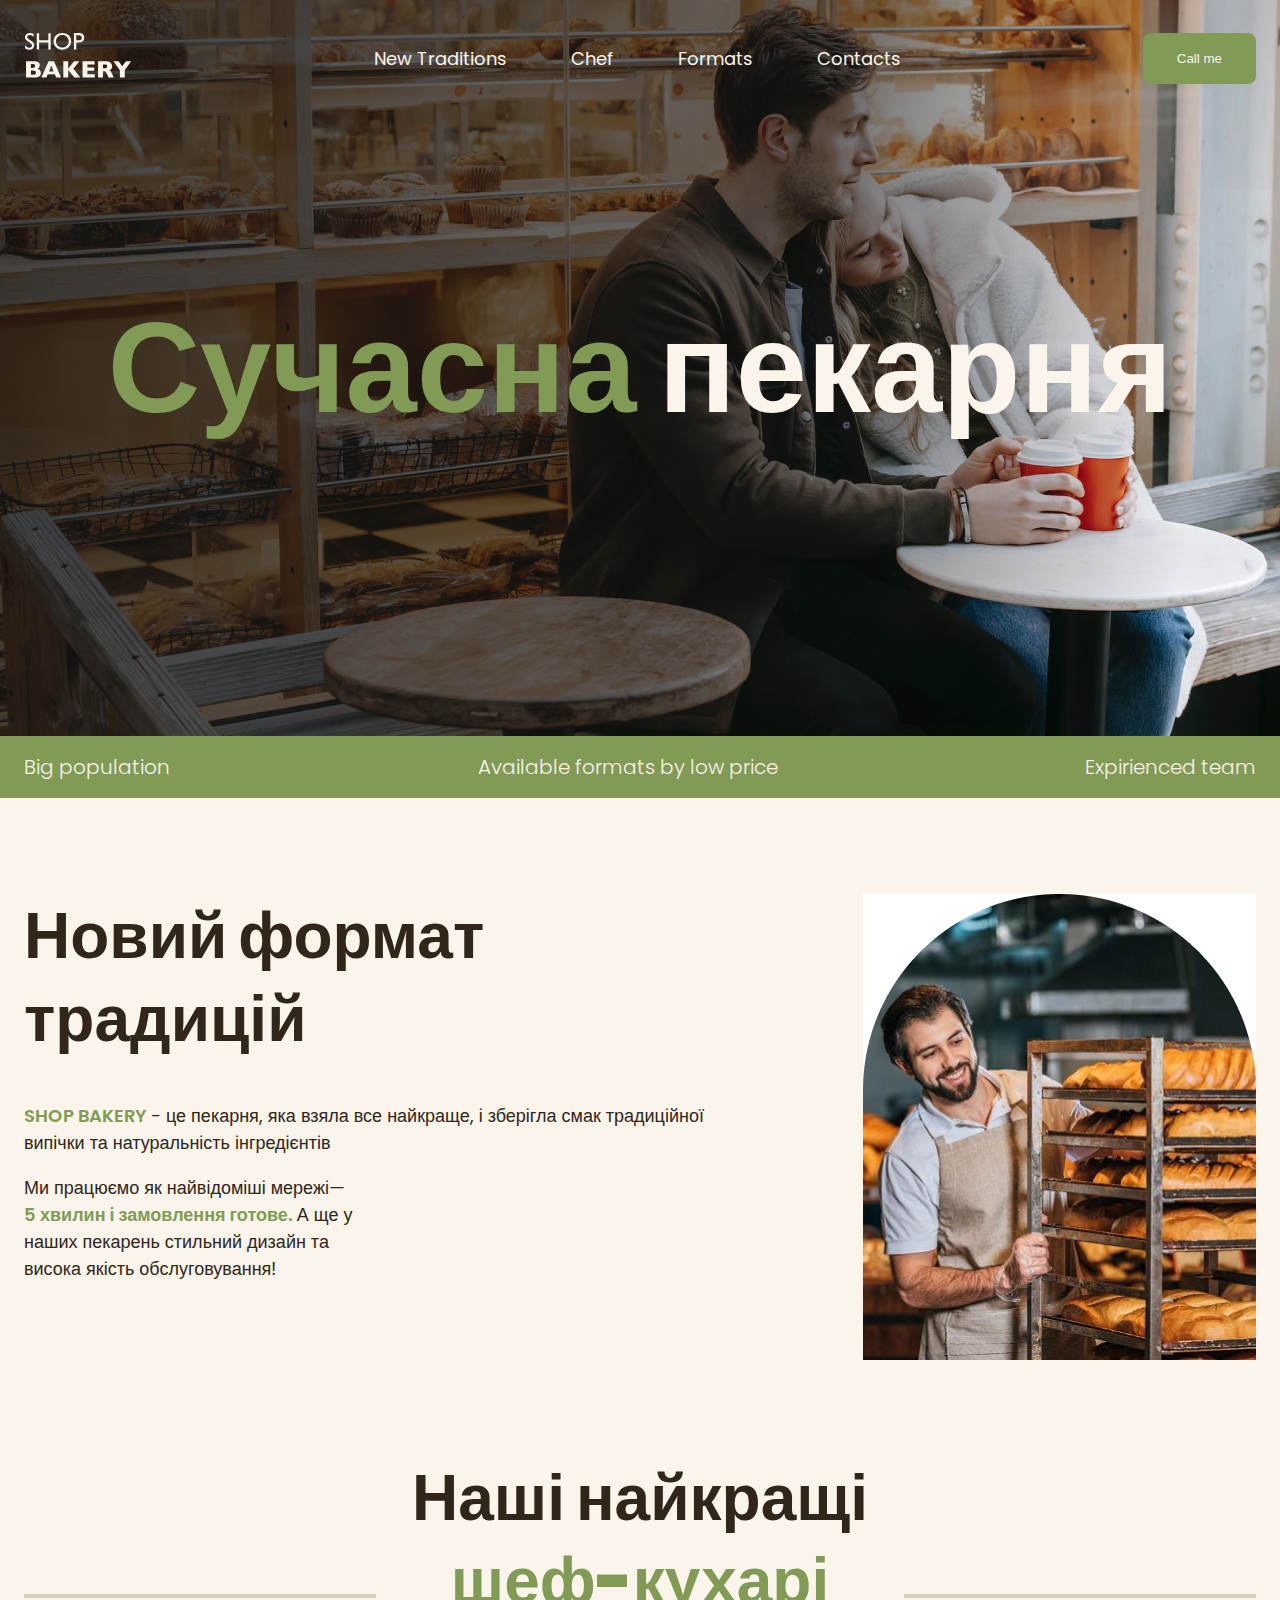
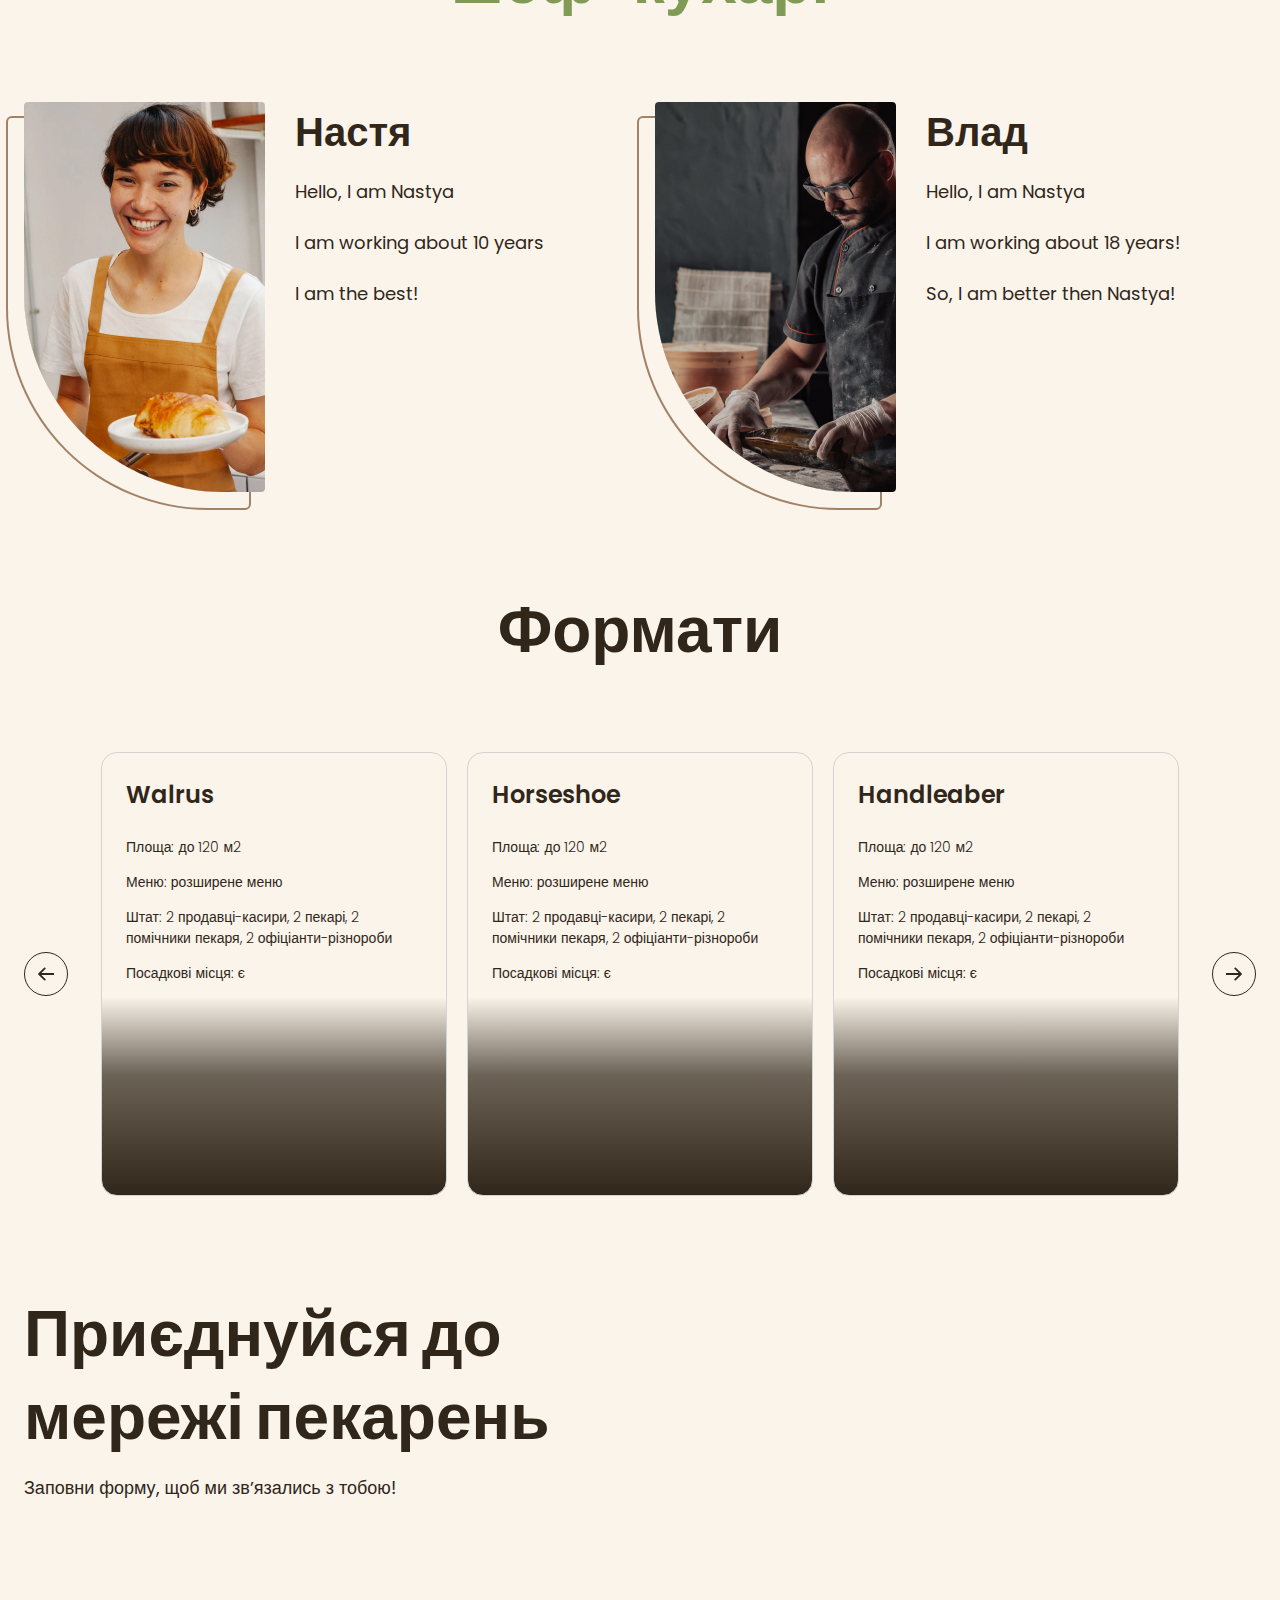
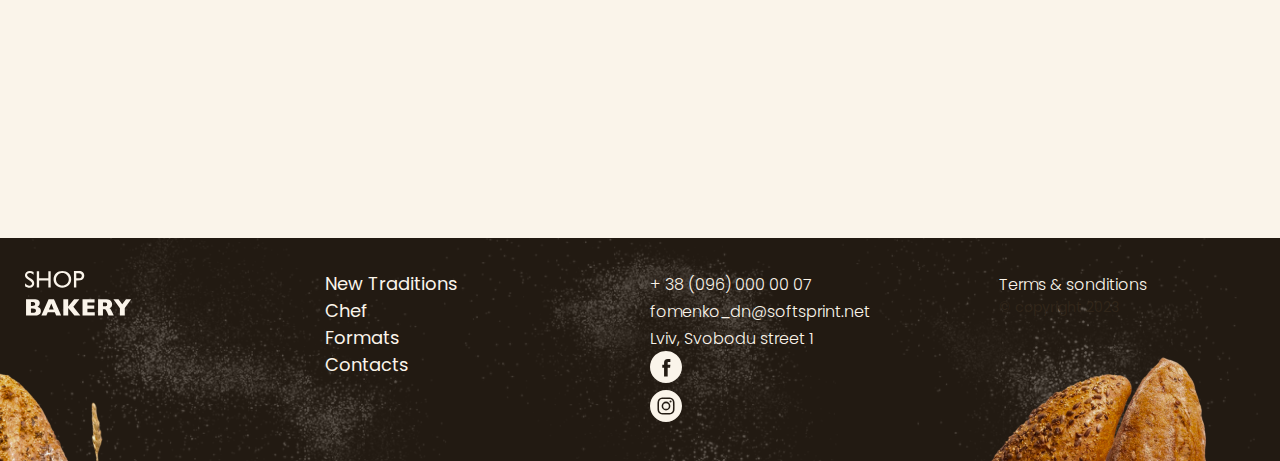
==== commit b68a4fc0: "add images to footer, add modal and js" ====
--- a/index.html
+++ b/index.html
@@ -22,7 +22,7 @@
               <li><a class="link" href="#contacts">Contacts</a></li>
             </ul>
           </nav>
-          <button class="button" type="button">Call me</button>
+          <button class="button modal-btn-open" type="button">Call me</button>
         </div>
       </div>
     </header>
@@ -69,7 +69,8 @@
       <section class="section" id="chef">
         <div class="container">
           <h2 class="section-title chefs-title centered">
-            Наші найкращі <span class="accent">шеф-кухарі</span>
+            Наші найкращі<br />
+            <span class="accent">шеф-кухарі</span>
           </h2>
           <ul class="chefs-list">
             <li class="chefs-item">
@@ -162,7 +163,7 @@
                 </article>
               </li>
             </ul>
-            <button class="carousel-button" type="button">
+            <button class="carousel-button next" type="button">
               <svg width="16" height="16">
                 <use href="./images/icons.svg#icon-arrow"></use>
               </svg>
@@ -260,5 +261,13 @@
         </div>
       </div>
     </footer>
+
+    <div class="backdrop is-hidden">
+      <div class="modal">
+        <button class="modal-btn-close" type="button">Close</button>
+      </div>
+    </div>
+
+    <script src="./js/modal.js"></script>
   </body>
 </html>
--- a/css/style.css
+++ b/css/style.css
@@ -108,6 +108,7 @@
   color: var(--color-primary-light);
   line-height: 1.5;
   text-decoration: none;
+  transition: color 0.3s;
 }
 .link:hover {
   color: var(--color-brand-normal);
@@ -115,7 +116,11 @@
 
 /* Header */
 header {
-  background-color: #ccc;
+  position: absolute;
+  top: 0;
+  left: 0;
+  width: 100%;
+  padding-top: 32px;
 }
 .header-container {
   display: flex;
@@ -138,7 +143,13 @@
 /* Hero section */
 .hero-section {
   padding: 272px 0;
-  background-image: url('../images/hero-section-background.jpg');
+  background-image: linear-gradient(
+      102.76deg,
+      rgba(18, 18, 17, 0.78) 2.03%,
+      rgba(18, 18, 17, 0.6) 58.46%,
+      rgba(18, 18, 17, 0) 90.36%
+    ),
+    url('../images/hero-section-background.jpg');
   background-repeat: no-repeat;
   background-position: center top;
   background-size: cover;
@@ -150,7 +161,7 @@
   font-weight: 900;
   margin-bottom: 0;
 }
-.hero-title .accent {
+.accent {
   color: var(--color-brand-normal);
 }
 
@@ -208,14 +219,23 @@
 /* Chef section */
 .chefs-title {
   margin-bottom: 80px;
-  max-width: 520px;
   margin: 0 auto 80px;
+  position: relative;
 }
 .chefs-title::before,
 .chefs-title::after {
   content: '';
   display: block;
-  border: 2px solid var(--color-primary-light);
+  width: 352px;
+  border: 2px solid var(--color-brand-light);
+  position: absolute;
+  bottom: 24px;
+}
+.chefs-title::before {
+  left: 0;
+}
+.chefs-title::after {
+  right: 0;
 }
 .chefs-list {
   display: flex;
@@ -274,6 +294,10 @@
     var(--color-primary-dark) 100%
   );
   height: 444px;
+  transition: transform 0.3s;
+}
+.format-card:hover {
+  transform: scale(1.05);
 }
 .formats-list {
   display: flex;
@@ -298,6 +322,9 @@
   cursor: pointer;
   flex-shrink: 0;
 }
+.carousel-button.next {
+  transform: rotate(180deg);
+}
 .carousel-button:hover {
   background-color: var(--color-primary-dark);
   fill: var(--color-primary-light);
@@ -323,6 +350,31 @@
 /* Footer */
 .footer {
   padding: 32px 0;
+  position: relative;
+  background-image: url('../images/footer-background.png');
+  background-color: var(--color-primary-dark);
+  background-repeat: no-repeat;
+  background-size: cover;
+  background-position: center;
+}
+.footer::before,
+.footer::after {
+  position: absolute;
+  bottom: 0;
+  content: '';
+  background-repeat: no-repeat;
+}
+.footer::before {
+  width: 180px;
+  height: 120px;
+  left: 0;
+  background-image: url('../images/decor-bread-small.png');
+}
+.footer::after {
+  width: 380px;
+  height: 187px;
+  right: 0;
+  background-image: url('../images/decor-bread-large.png');
 }
 .footer-container {
   display: flex;
@@ -359,10 +411,36 @@
 .address-icon:hover {
   fill: var(--color-brand-light);
 }
-.footer {
-  background-image: url('../images/footer-background.png');
-  background-color: var(--color-primary-dark);
-  background-repeat: no-repeat;
-  background-size: cover;
-  background-position: center;
-}
+
+/* Modal */
+.backdrop {
+  position: fixed;
+  top: 0;
+  left: 0;
+  right: 0;
+  bottom: 0;
+  background-color: rgb(0, 0, 0, 0.5);
+  display: flex;
+  justify-content: center;
+  padding: 20px 0;
+  transition: opacity 0.3s, visibility 0.3s;
+}
+.modal {
+  position: relative;
+  width: 100%;
+  max-width: 880px;
+  height: 100%;
+  max-height: 880px;
+  background-color: var(--color-primary-light);
+  border-radius: 32px;
+}
+.backdrop.is-hidden {
+  opacity: 0;
+  visibility: hidden;
+  pointer-events: none;
+}
+.modal-btn-close {
+  position: absolute;
+  top: 40px;
+  right: 40px;
+}
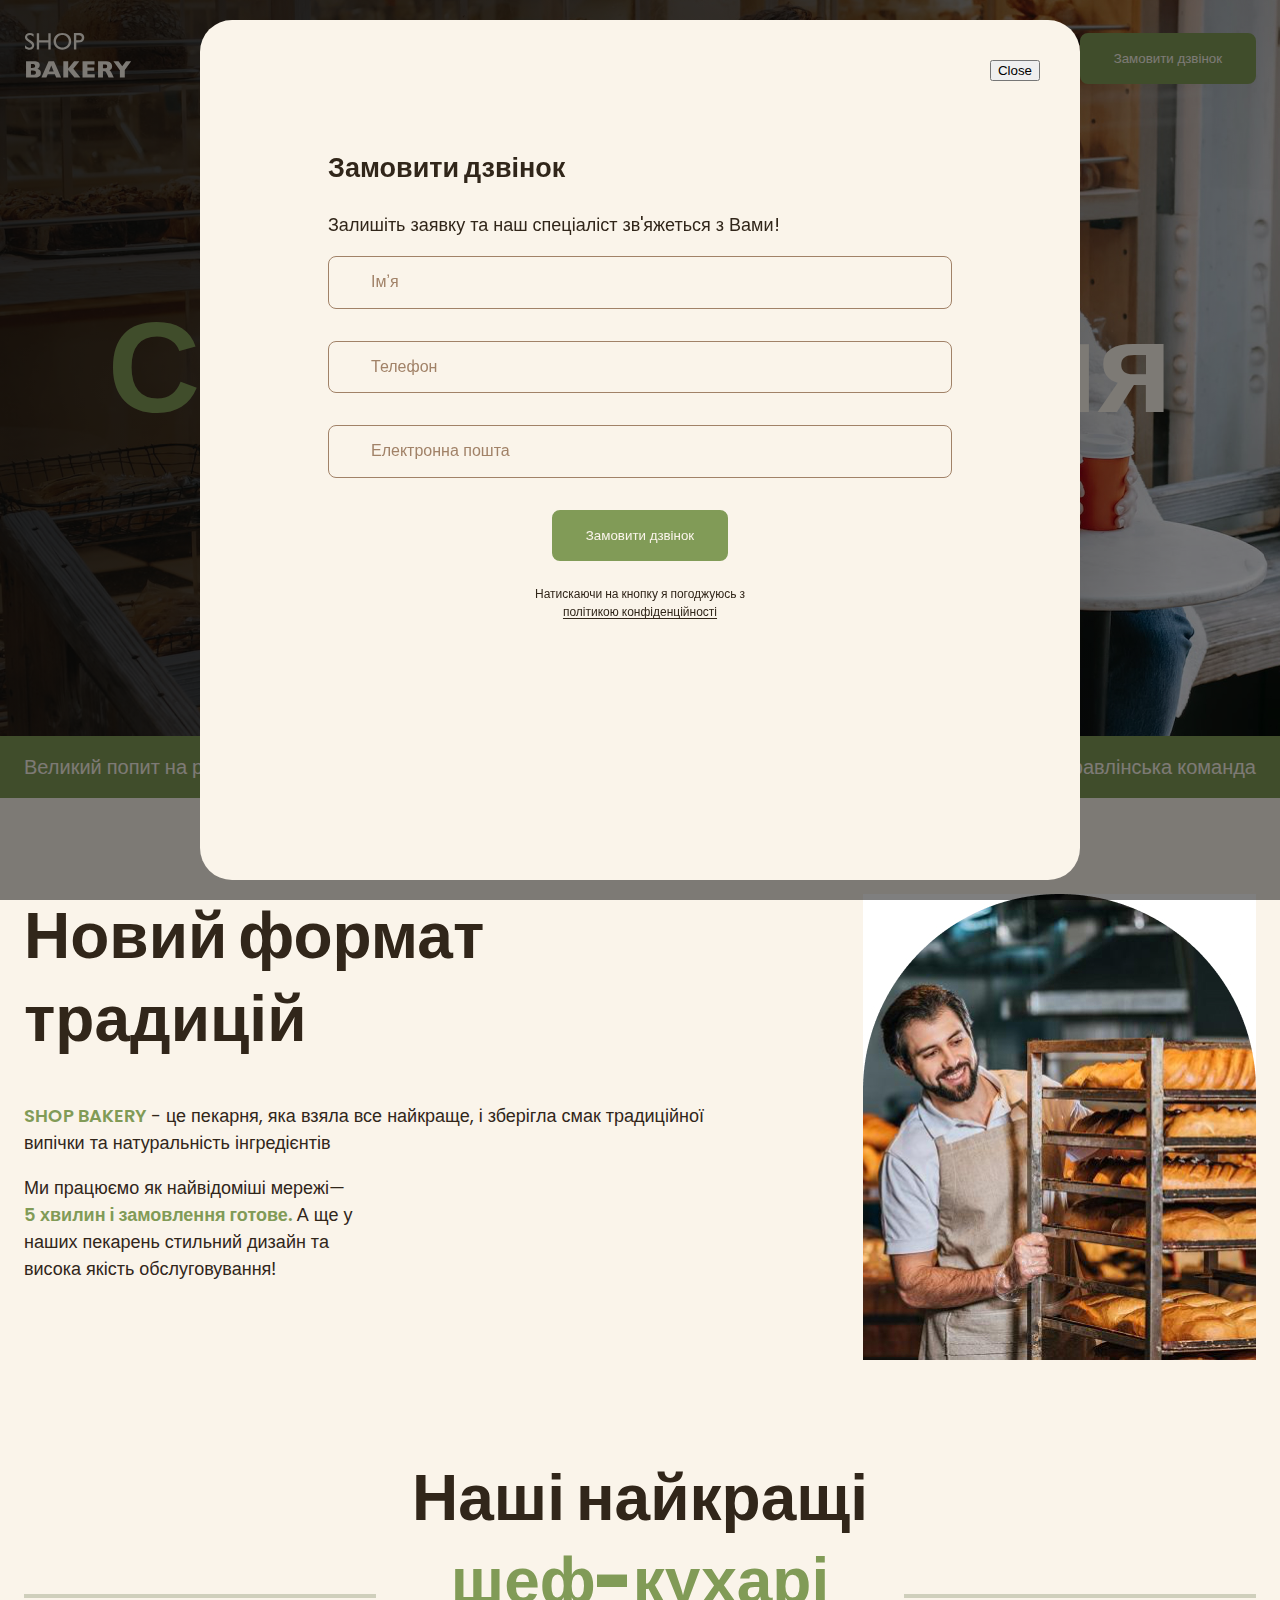
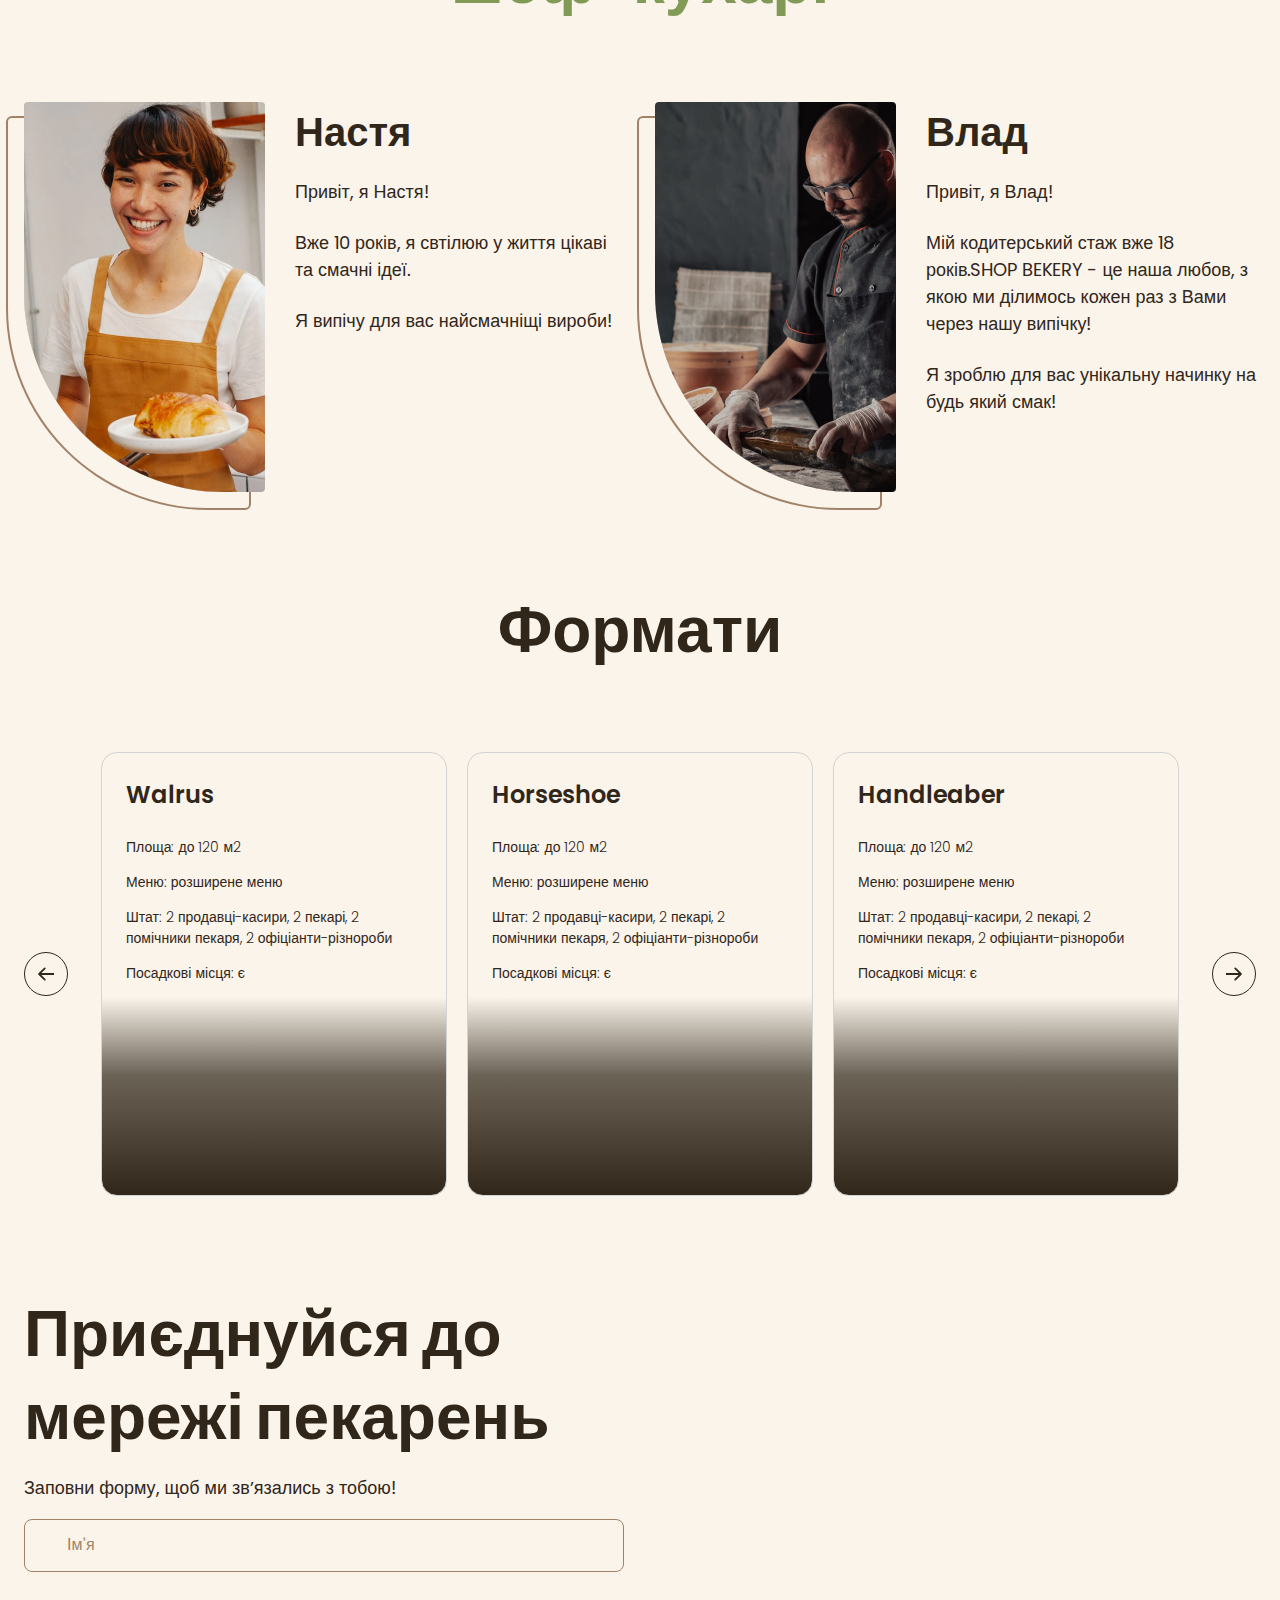
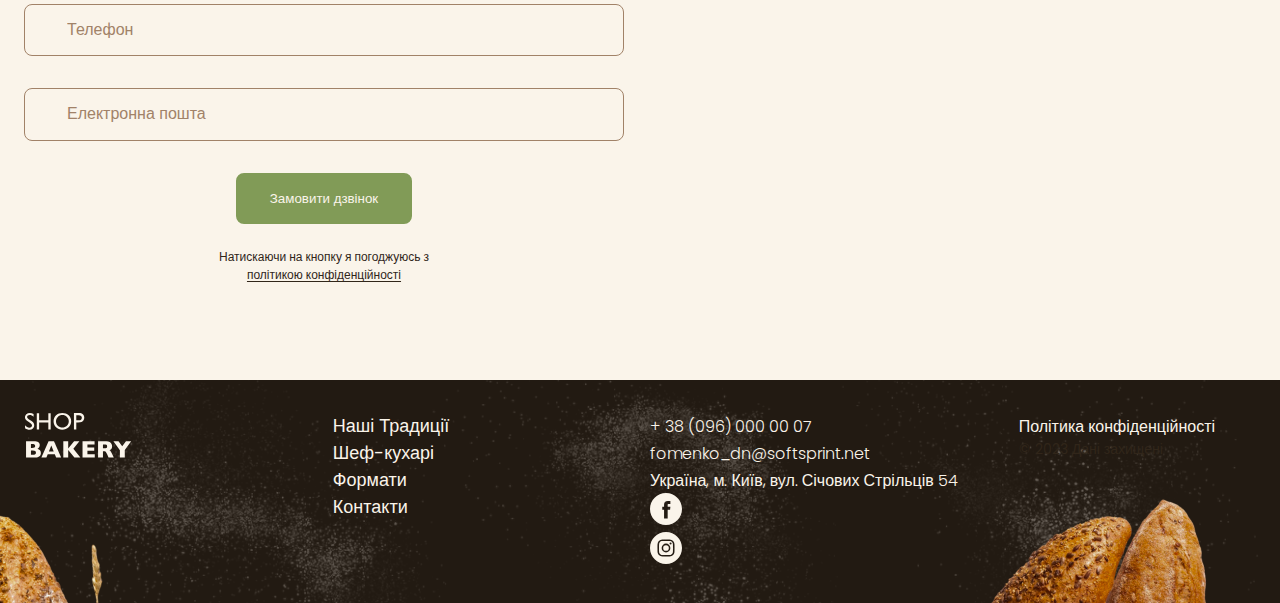
==== commit d8fc250c: "create form" ====
--- a/index.html
+++ b/index.html
@@ -16,13 +16,15 @@
               <img src="./images/logo.svg" alt="Backery logo" />
             </a>
             <ul class="header-menu">
-              <li><a class="link" href="#traditions">New Traditions</a></li>
-              <li><a class="link" href="#chef">Chef</a></li>
-              <li><a class="link" href="#formats">Formats</a></li>
-              <li><a class="link" href="#contacts">Contacts</a></li>
+              <li><a class="link" href="#traditions">Наші Традиції</a></li>
+              <li><a class="link" href="#chef">Шеф-кухарі</a></li>
+              <li><a class="link" href="#formats">Формати</a></li>
+              <li><a class="link" href="#contacts">Контакти</a></li>
             </ul>
           </nav>
-          <button class="button modal-btn-open" type="button">Call me</button>
+          <button class="button modal-btn-open" type="button">
+            Замовити дзвінок
+          </button>
         </div>
       </div>
     </header>
@@ -32,11 +34,11 @@
       </section>
       <section class="advantages-section" id="advantages">
         <div class="container">
-          <h2 class="visually-hidden">Advantages</h2>
+          <h2 class="visually-hidden">Переваги</h2>
           <ul class="advantages-list">
-            <li class="advantages-item">Big population</li>
-            <li class="advantages-item">Available formats by low price</li>
-            <li class="advantages-item">Expirienced team</li>
+            <li class="advantages-item">Великий попит на ринку</li>
+            <li class="advantages-item">Доступні за бюджетом формати</li>
+            <li class="advantages-item">Досвідчена управлінська команда</li>
           </ul>
         </div>
       </section>
@@ -83,9 +85,11 @@
                 <div>
                   <h3 class="chef-title">Настя</h3>
                   <div class="chef-text">
-                    <p>Hello, I am Nastya</p>
-                    <p>I am working about 10 years</p>
-                    <p>I am the best!</p>
+                    <p>Привіт, я Настя!</p>
+                    <p>
+                      Вже 10 років, я свтілюю у життя цікаві та смачні ідеї.
+                    </p>
+                    <p>Я випічу для вас найсмачніщі вироби!</p>
                   </div>
                 </div>
               </article>
@@ -100,9 +104,13 @@
                 <div>
                   <h3 class="chef-title">Влад</h3>
                   <div class="chef-text">
-                    <p>Hello, I am Nastya</p>
-                    <p>I am working about 18 years!</p>
-                    <p>So, I am better then Nastya!</p>
+                    <p>Привіт, я Влад!</p>
+                    <p>
+                      Мій кодитерський стаж вже 18 років.SHOP BEKERY - це наша
+                      любов, з якою ми ділимось кожен раз з Вами через нашу
+                      випічку!
+                    </p>
+                    <p>Я зроблю для вас унікальну начинку на будь який смак!</p>
                   </div>
                 </div>
               </article>
@@ -179,8 +187,56 @@
                 Приєднуйся до мережі пекарень
               </h2>
               <p>Заповни форму, щоб ми звʼязались з тобою!</p>
+              <form name="contact-form" autocomplete="off" novalidate>
+                <div class="form-field">
+                  <label class="form-label visually-hidden" for="user-name"
+                    >Імʼя</label
+                  >
+                  <input
+                    class="form-input"
+                    type="text"
+                    name="user-name"
+                    id="user-name"
+                    placeholder="Імʼя"
+                  />
+                </div>
+
+                <div class="form-field">
+                  <label class="form-label visually-hidden" for="user-tel"
+                    >Телефон</label
+                  >
+                  <input
+                    class="form-input"
+                    type="tel"
+                    name="user-tel"
+                    id="user-tel"
+                    placeholder="Телефон"
+                  />
+                </div>
+
+                <div class="form-field">
+                  <label class="form-label visually-hidden" for="user-email"
+                    >Електронна пошта</label
+                  >
+                  <input
+                    class="form-input"
+                    type="email"
+                    name="user-email"
+                    id="user-email"
+                    placeholder="Електронна пошта"
+                  />
+                </div>
+                <button class="form-button button" type="submit">
+                  Замовити дзвінок
+                </button>
+                <p class="form-terms">
+                  Натискаючи на кнопку я погоджуюсь з
+                  <a class="form-terms-link" href="#"
+                    >політикою конфіденційності</a
+                  >
+                </p>
+              </form>
             </div>
-            <!-- form -->
             <iframe
               class="contact-map"
               src="https://www.google.com/maps/embed?pb=!1m18!1m12!1m3!1d2573.1455565298807!2d24.0282195!3d49.8397225!2m3!1f0!2f0!3f0!3m2!1i1024!2i768!4f13.1!3m3!1m2!1s0x473add6e0d43317d%3A0xffb1273a7637a0a2!2z0L_RgNC-0YHQv9C10LrRgiDQodCy0L7QsdC-0LTQuCwgMSwg0JvRjNCy0ZbQsiwg0JvRjNCy0ZbQstGB0YzQutCwINC-0LHQu9Cw0YHRgtGMLCA3OTAwMA!5e0!3m2!1suk!2sua!4v1699645677542!5m2!1suk!2sua"
@@ -206,12 +262,12 @@
             <ul class="footer-menu">
               <li>
                 <a class="link" href="#traditions" target="_blank">
-                  New Traditions
-                </a>
-              </li>
-              <li><a class="link" href="#chef">Chef</a></li>
-              <li><a class="link" href="#formats">Formats</a></li>
-              <li><a class="link" href="#contacts">Contacts</a></li>
+                  Наші Традиції
+                </a>
+              </li>
+              <li><a class="link" href="#chef">Шеф-кухарі</a></li>
+              <li><a class="link" href="#formats">Формати</a></li>
+              <li><a class="link" href="#contacts">Контакти</a></li>
             </ul>
           </nav>
 
@@ -233,7 +289,7 @@
                   href="https://maps.app.goo.gl/cuscfjnVRdoEfVT89"
                   target="_blank"
                 >
-                  Lviv, Svobodu street 1
+                  Україна, м. Київ, вул. Січових Стрільців 54
                 </a>
               </li>
               <li>
@@ -253,18 +309,67 @@
             </ul>
             <div class="address-info">
               <a class="address-link" href="" target="_blank">
-                Terms & sonditions
+                Політика конфіденційності
               </a>
-              <p class="address-copyright">&copy; copyright 2023</p>
+              <p class="address-copyright">&copy; 2023 Дані захищені</p>
             </div>
           </address>
         </div>
       </div>
     </footer>
 
-    <div class="backdrop is-hidden">
+    <div class="backdrop">
       <div class="modal">
         <button class="modal-btn-close" type="button">Close</button>
+        <h2>Замовити дзвінок</h2>
+        <p>Залишіть заявку та наш спеціаліст зв'яжеться з Вами!</p>
+        <form name="modal-form" autocomplete="off" novalidate>
+          <div class="form-field">
+            <label class="form-label visually-hidden" for="user-name"
+              >Імʼя</label
+            >
+            <input
+              class="form-input"
+              type="text"
+              name="user-name"
+              id="user-name"
+              placeholder="Імʼя"
+            />
+          </div>
+
+          <div class="form-field">
+            <label class="form-label visually-hidden" for="user-tel"
+              >Телефон</label
+            >
+            <input
+              class="form-input"
+              type="tel"
+              name="user-tel"
+              id="user-tel"
+              placeholder="Телефон"
+            />
+          </div>
+
+          <div class="form-field">
+            <label class="form-label visually-hidden" for="user-email"
+              >Електронна пошта</label
+            >
+            <input
+              class="form-input"
+              type="email"
+              name="user-email"
+              id="user-email"
+              placeholder="Електронна пошта"
+            />
+          </div>
+          <button class="form-button button" type="submit">
+            Замовити дзвінок
+          </button>
+          <p class="form-terms">
+            Натискаючи на кнопку я погоджуюсь з
+            <a class="form-terms-link" href="#">політикою конфіденційності</a>
+          </p>
+        </form>
       </div>
     </div>
 
--- a/css/style.css
+++ b/css/style.css
@@ -433,6 +433,8 @@
   max-height: 880px;
   background-color: var(--color-primary-light);
   border-radius: 32px;
+  padding: 128px;
+  overflow-y: auto;
 }
 .backdrop.is-hidden {
   opacity: 0;
@@ -444,3 +446,48 @@
   top: 40px;
   right: 40px;
 }
+
+/* Form */
+.form-field {
+  margin-bottom: 32px;
+}
+.form-label {
+  display: block;
+}
+.form-input {
+  padding: 16px 42px;
+  width: 100%;
+  font-size: 16px;
+  line-height: 1.17;
+  border: 1px solid var(--color-secondary-dark);
+  border-radius: 8px;
+  background-color: transparent;
+}
+.form-input:focus {
+  border-color: var(--color-brand-normal);
+  outline: none;
+}
+.form-input::placeholder {
+  color: var(--color-secondary-dark);
+  font-size: 16px;
+  line-height: 1.17;
+}
+.form-input:focus::placeholder {
+  color: var(--color-primary-dark);
+}
+.form-button {
+  display: block;
+  margin: 0 auto 24px;
+}
+.form-terms {
+  max-width: 220px;
+  font-weight: 500;
+  font-size: 12px;
+  line-height: 1.5;
+  text-align: center;
+  margin: 0 auto;
+}
+.form-terms-link {
+  color: var(--color-primary-dark);
+  text-underline-offset: 2px;
+}
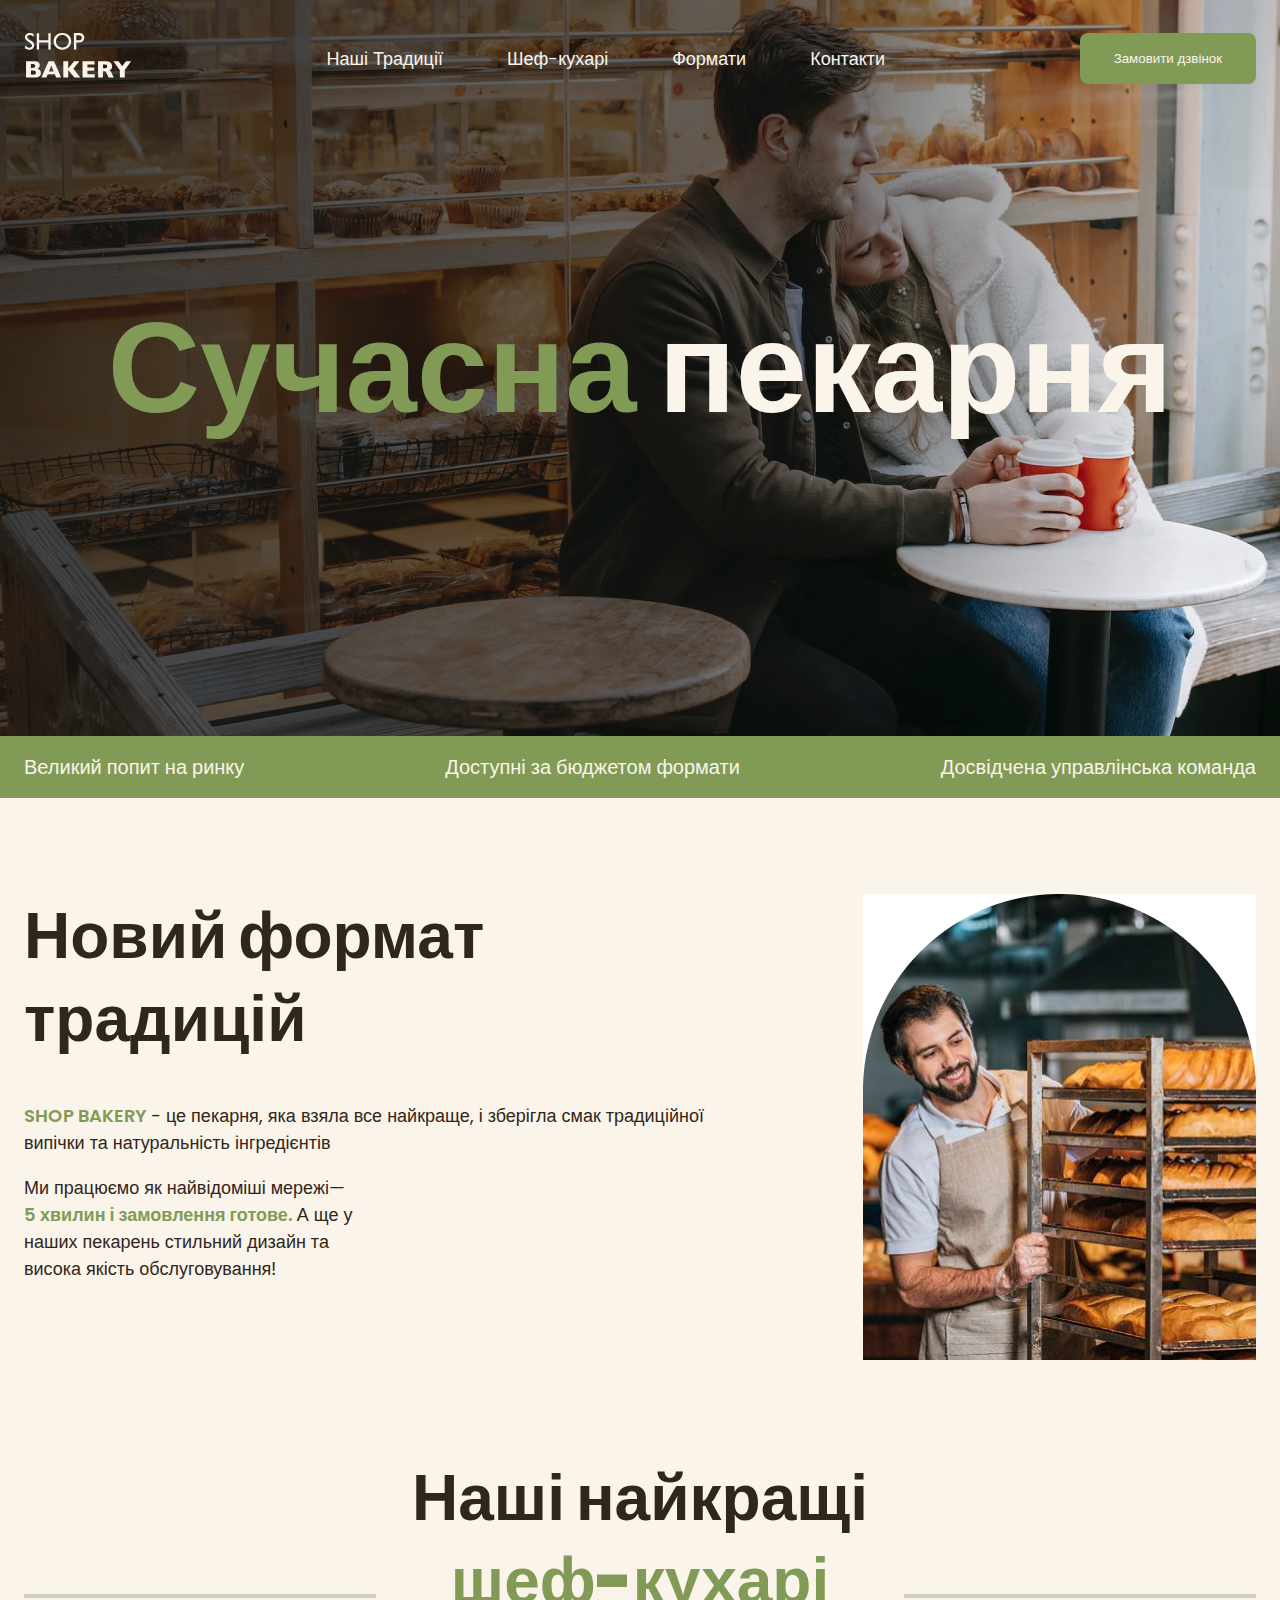
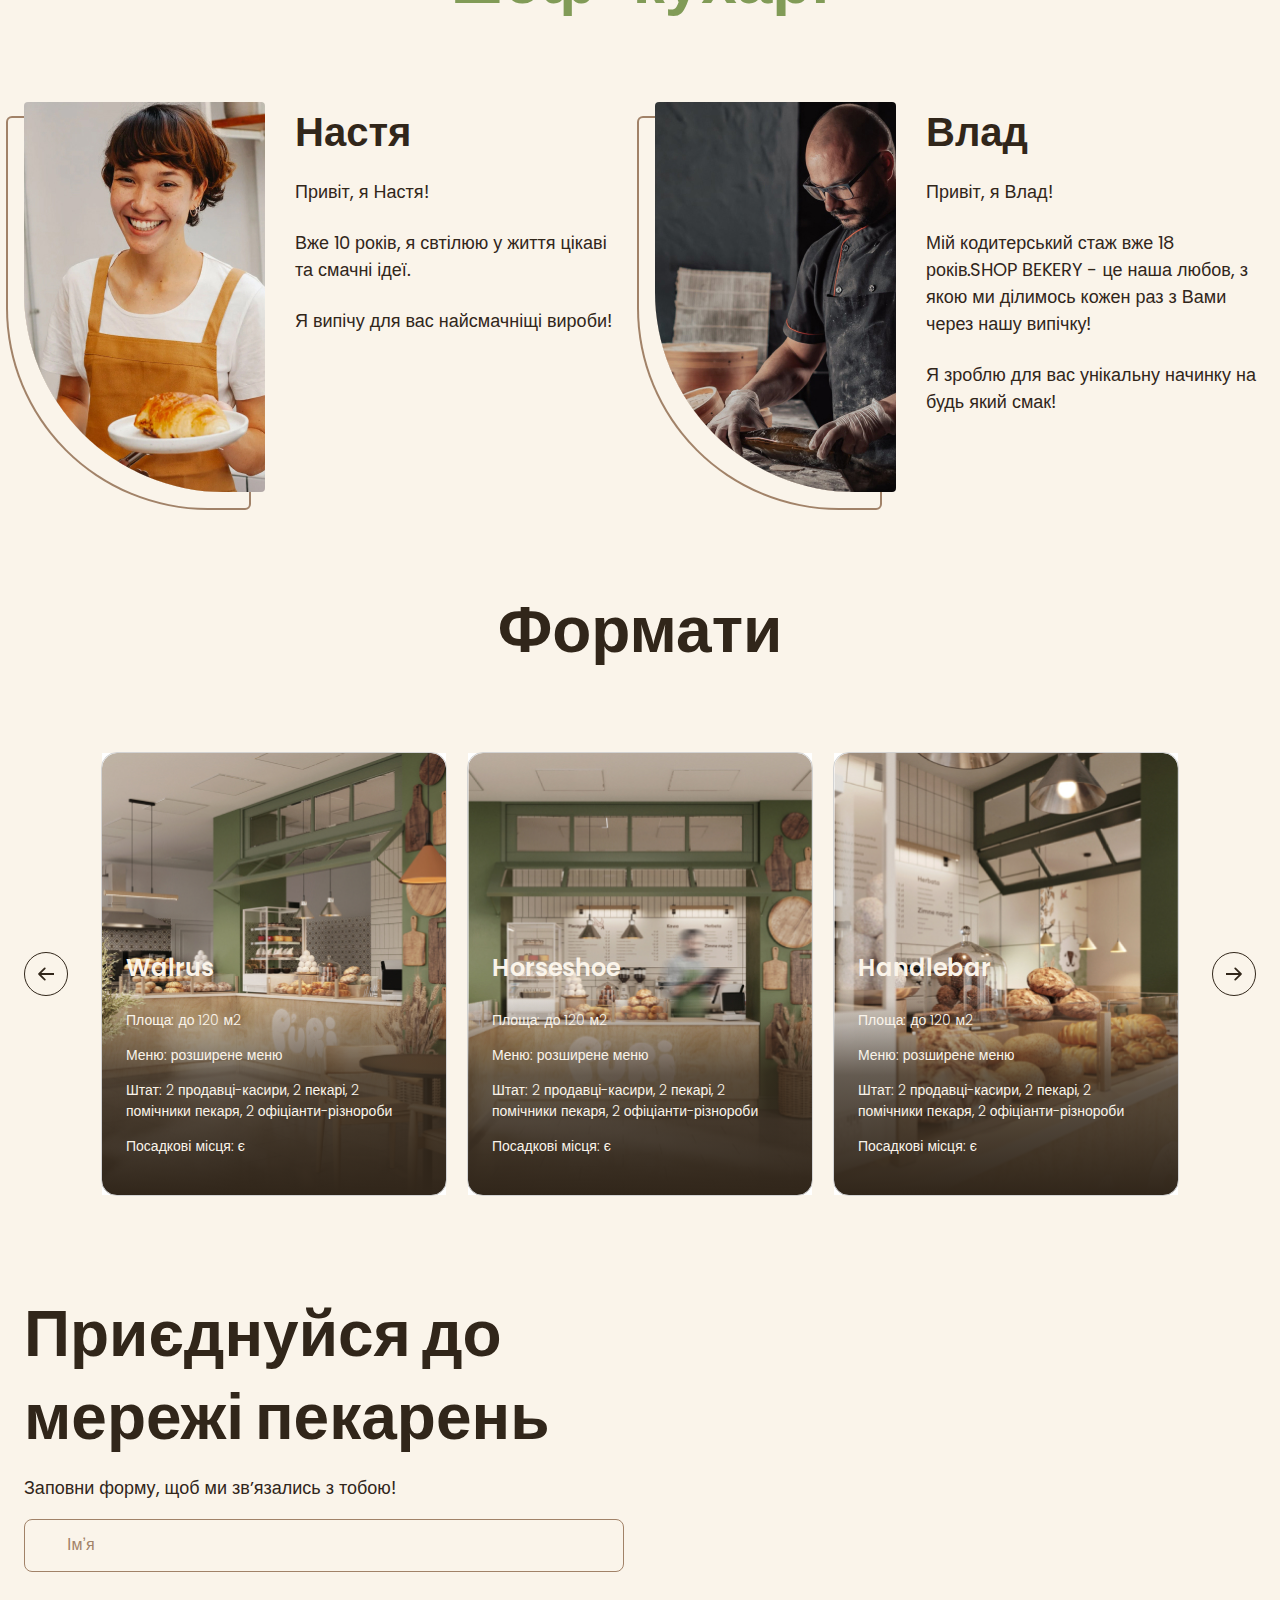
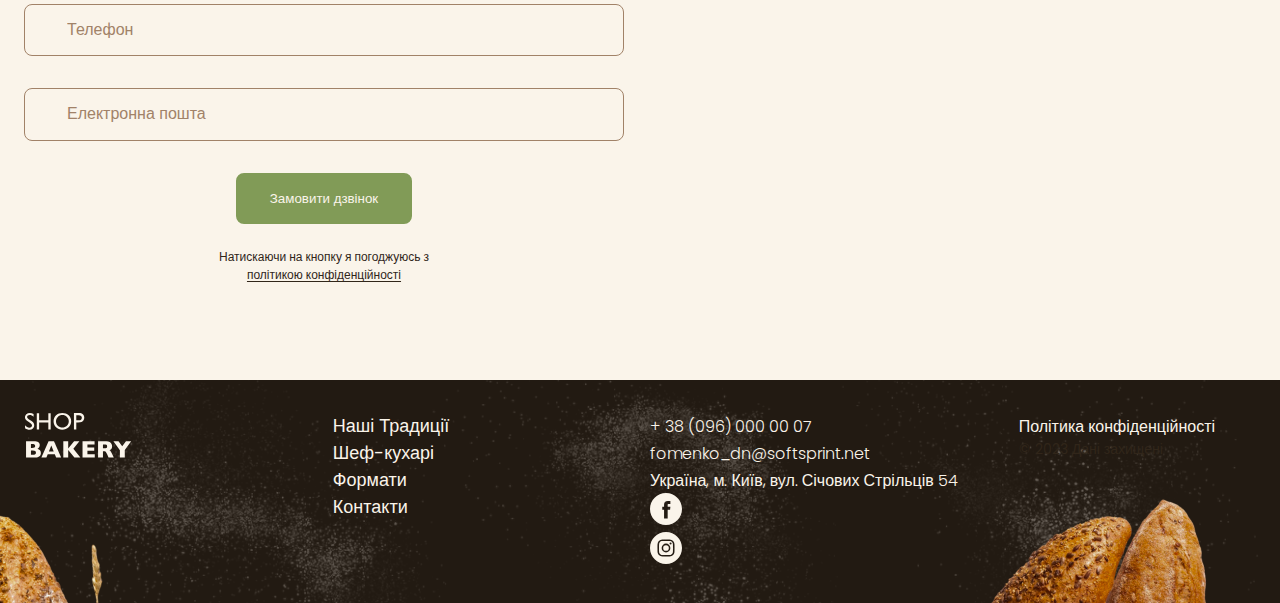
==== commit 2d96a4b9: "css-preprocessor - sass" ====
--- a/index.html
+++ b/index.html
@@ -5,7 +5,7 @@
     <meta name="viewport" content="width=device-width, initial-scale=1.0" />
     <title>Backery</title>
     <!-- Styles -->
-    <link rel="stylesheet" href="./css/style.css" />
+    <link rel="stylesheet" href="./css/main.min.css" />
   </head>
   <body>
     <header>
@@ -130,6 +130,11 @@
             <ul class="formats-list">
               <li class="formats-item">
                 <article class="format-card">
+                  <img
+                    class="format-image"
+                    src="./images/walrus-format.jpg"
+                    alt="Walrus format"
+                  />
                   <h3 lang="en" class="format-title">Walrus</h3>
                   <div class="format-text">
                     <p>Площа: до 120 м2</p>
@@ -144,6 +149,11 @@
               </li>
               <li class="formats-item">
                 <article class="format-card">
+                  <img
+                    class="format-image"
+                    src="./images/horseshoe-format.jpg"
+                    alt="Horseshoe format"
+                  />
                   <h3 lang="en" class="format-title">Horseshoe</h3>
                   <div class="format-text">
                     <p>Площа: до 120 м2</p>
@@ -158,7 +168,12 @@
               </li>
               <li class="formats-item">
                 <article class="format-card">
-                  <h3 lang="en" class="format-title">Handleaber</h3>
+                  <img
+                    class="format-image"
+                    src="./images/handlebar-format.jpg"
+                    alt="Handlebar format"
+                  />
+                  <h3 lang="en" class="format-title">Handlebar</h3>
                   <div class="format-text">
                     <p>Площа: до 120 м2</p>
                     <p>Меню: розширене меню</p>
@@ -187,7 +202,7 @@
                 Приєднуйся до мережі пекарень
               </h2>
               <p>Заповни форму, щоб ми звʼязались з тобою!</p>
-              <form name="contact-form" autocomplete="off" novalidate>
+              <form name="contact-form" autocomplete="off">
                 <div class="form-field">
                   <label class="form-label visually-hidden" for="user-name"
                     >Імʼя</label
@@ -318,12 +333,12 @@
       </div>
     </footer>
 
-    <div class="backdrop">
+    <div class="backdrop is-hidden">
       <div class="modal">
         <button class="modal-btn-close" type="button">Close</button>
         <h2>Замовити дзвінок</h2>
         <p>Залишіть заявку та наш спеціаліст зв'яжеться з Вами!</p>
-        <form name="modal-form" autocomplete="off" novalidate>
+        <form name="modal-form" autocomplete="off">
           <div class="form-field">
             <label class="form-label visually-hidden" for="user-name"
               >Імʼя</label
@@ -334,6 +349,7 @@
               name="user-name"
               id="user-name"
               placeholder="Імʼя"
+              required
             />
           </div>
 
@@ -347,6 +363,7 @@
               name="user-tel"
               id="user-tel"
               placeholder="Телефон"
+              pattern="^\+[0-9]{12}"
             />
           </div>
 
--- a/css/main.min.css
+++ b/css/main.min.css
@@ -0,0 +1 @@
+@font-face{font-display:swap;font-family:"Poppins";font-style:normal;font-weight:300;src:url("../fonts/poppins-v20-latin-300.woff2") format("woff2")}@font-face{font-display:swap;font-family:"Poppins";font-style:normal;font-weight:400;src:url("../fonts/poppins-v20-latin-regular.woff2") format("woff2")}@font-face{font-display:swap;font-family:"Poppins";font-style:normal;font-weight:600;src:url("../fonts/poppins-v20-latin-600.woff2") format("woff2")}@font-face{font-display:swap;font-family:"Poppins";font-style:normal;font-weight:900;src:url("../fonts/poppins-v20-latin-900.woff2") format("woff2")}:root{--color-primary-dark: #31261a;--color-primary-light: #faf4ea;--color-secondary-dark: #a18268;--color-brand-dark: #465929;--color-brand-normal: #819b57;--color-brand-light: #cfcfbc}body{color:var(--color-primary-dark);background-color:var(--color-primary-light);font-family:Poppins,sans-serif;font-size:18px;line-height:1.5;font-weight:400;margin:0}h1,h2,h3,h4,h5,h6,p{margin-top:0}a{display:inline-block}address{font-style:normal}ul{list-style-type:none;margin:0;padding:0}*,*::before,*::after{-webkit-box-sizing:border-box;box-sizing:border-box}.section{padding:48px 0}.container{width:100%;max-width:1288px;margin:0 auto;padding:0 24px}.visually-hidden{position:absolute;left:-10000px;top:auto;width:1px;height:1px;overflow:hidden}.button{background:var(--color-brand-normal);color:var(--color-primary-light);border:2px solid var(--color-brand-normal);border-radius:8px;cursor:pointer;padding:16px 32px}.button:hover{background-color:rgba(0,0,0,0);color:#465929}.button:disabled{color:var(--color-brand-dark);background-color:rgba(0,0,0,0);border-color:currentColor;cursor:not-allowed}.link{color:var(--color-primary-light);line-height:1.5;text-decoration:none;-webkit-transition:color .3s;transition:color .3s}.link:hover{color:var(--color-brand-normal)}header{position:absolute;top:0;left:0;width:100%;padding-top:32px}.header-container{display:-webkit-box;display:-ms-flexbox;display:flex;-webkit-box-align:center;-ms-flex-align:center;align-items:center;gap:40px}.header-nav{display:-webkit-box;display:-ms-flexbox;display:flex;-webkit-box-align:center;-ms-flex-align:center;align-items:center;-webkit-box-flex:1;-ms-flex-positive:1;flex-grow:1;gap:40px}.header-menu{display:-webkit-box;display:-ms-flexbox;display:flex;gap:64px;-webkit-box-flex:1;-ms-flex-positive:1;flex-grow:1;-webkit-box-pack:center;-ms-flex-pack:center;justify-content:center}.hero-section{padding:272px 0;background-image:linear-gradient(102.76deg, rgba(18, 18, 17, 0.78) 2.03%, rgba(18, 18, 17, 0.6) 58.46%, rgba(18, 18, 17, 0) 90.36%),url("../images/hero-section-background.jpg");background-repeat:no-repeat;background-position:center top;background-size:cover}.hero-title{color:var(--color-primary-light);text-align:center;font-size:128px;font-weight:900;margin-bottom:0}.accent{color:var(--color-brand-normal)}.advantages-section{background-color:var(--color-brand-normal);padding:16px 0}.advantages-list{color:var(--color-primary-light);display:-webkit-box;display:-ms-flexbox;display:flex;-webkit-box-pack:justify;-ms-flex-pack:justify;justify-content:space-between;gap:40px}.section-title{font-size:64px;font-weight:900;line-height:1.3;color:var(--color-primary-dark)}.section-title.centered{text-align:center}.advantages-item{font-size:20px;font-weight:300}.tradition-section{padding-top:96px}.traditions-text .brand{color:var(--color-brand-normal);font-weight:600}.traditions-text .uppercase{text-transform:uppercase}.tradition-title{margin-bottom:42px}.traditions-container{display:-webkit-box;display:-ms-flexbox;display:flex;-webkit-box-pack:justify;-ms-flex-pack:justify;justify-content:space-between;gap:40px}.traditions-text.limited{max-width:330px}.traditions-content{max-width:710px}.chefs-title{margin-bottom:80px;margin:0 auto 80px;position:relative}.chefs-title::before,.chefs-title::after{content:"";display:block;width:352px;border:2px solid var(--color-brand-light);position:absolute;bottom:24px}.chefs-title::before{left:0}.chefs-title::after{right:0}.chefs-list{display:-webkit-box;display:-ms-flexbox;display:flex;-ms-flex-wrap:wrap;flex-wrap:wrap;gap:40px 30px}.chefs-item{-ms-flex-preferred-size:calc((100% - 30px)/2);flex-basis:calc((100% - 30px)/2)}.chef-card{display:-webkit-box;display:-ms-flexbox;display:flex;gap:30px}.chef-photo{border-radius:4px 4px 4px 200px;-webkit-box-shadow:-16px 16px 0 0 var(--color-primary-light),-16px 16px 0 2px var(--color-secondary-dark);box-shadow:-16px 16px 0 0 var(--color-primary-light),-16px 16px 0 2px var(--color-secondary-dark)}.chef-title{margin-bottom:16px;font-size:40px;font-weight:600}.chef-text p{margin-bottom:24px}.chef-text p:last-child{margin-bottom:0}.formats-container{display:-webkit-box;display:-ms-flexbox;display:flex;gap:33px;-webkit-box-align:center;-ms-flex-align:center;align-items:center}.format-title{font-size:24px;font-weight:600;color:var(--color-primary-light)}.format-text{font-size:14px;font-weight:300;color:var(--color-primary-light)}.formats-title{margin-bottom:80px}.format-card{position:relative;display:-webkit-box;display:-ms-flexbox;display:flex;-webkit-box-orient:vertical;-webkit-box-direction:normal;-ms-flex-direction:column;flex-direction:column;-webkit-box-pack:end;-ms-flex-pack:end;justify-content:flex-end;border-radius:16px;border:1px solid #d3d3d3;padding:24px;background-image:-webkit-gradient(linear, left top, left bottom, color-stop(55.21%, rgba(49, 38, 26, 0)), color-stop(72.92%, rgba(49, 38, 26, 0.71)), to(var(--color-primary-dark)));background-image:linear-gradient(180deg, rgba(49, 38, 26, 0) 55.21%, rgba(49, 38, 26, 0.71) 72.92%, var(--color-primary-dark) 100%);height:444px;-webkit-transition:-webkit-transform .3s;transition:-webkit-transform .3s;transition:transform .3s;transition:transform .3s, -webkit-transform .3s}.format-card:hover{-webkit-transform:scale(1.05);transform:scale(1.05)}.formats-list{display:-webkit-box;display:-ms-flexbox;display:flex;-ms-flex-wrap:wrap;flex-wrap:wrap;gap:20px}.formats-item{-ms-flex-preferred-size:calc((100% - 40px)/3);flex-basis:calc((100% - 40px)/3)}.format-image{position:absolute;top:0;left:0;width:100%;height:100%;z-index:-1}.contact-section{padding-bottom:96px}.contact-container{display:-webkit-box;display:-ms-flexbox;display:flex;gap:32px}.contacts-title{margin-bottom:16px}.contact-map{-ms-flex-negative:0;flex-shrink:0;border:none;border-radius:16px}.carousel-button{display:-webkit-box;display:-ms-flexbox;display:flex;-webkit-box-align:center;-ms-flex-align:center;align-items:center;-webkit-box-pack:center;-ms-flex-pack:center;justify-content:center;width:44px;height:44px;background-color:rgba(0,0,0,0);fill:var(--color-primary-dark);border:1px solid var(--color-primary-dark);border-radius:50%;cursor:pointer;-ms-flex-negative:0;flex-shrink:0}.carousel-button.next{-webkit-transform:rotate(180deg);transform:rotate(180deg)}.carousel-button:hover{background-color:var(--color-primary-dark);fill:var(--color-primary-light)}.footer{padding:32px 0;position:relative;background-image:url("../images/footer-background.png");background-color:var(--color-primary-dark);background-repeat:no-repeat;background-size:cover;background-position:center}.footer::before,.footer::after{position:absolute;bottom:0;content:"";background-repeat:no-repeat}.footer::before{width:180px;height:120px;left:0;background-image:url("../images/decor-bread-small.png")}.footer::after{width:380px;height:187px;right:0;background-image:url("../images/decor-bread-large.png")}.footer-container{display:-webkit-box;display:-ms-flexbox;display:flex;gap:20px}.footer-nav,.footer-address{display:-webkit-box;display:-ms-flexbox;display:flex;-ms-flex-preferred-size:50%;flex-basis:50%;gap:20px}.footer-logo,.footer-menu,.address-list,.address-info{-webkit-box-flex:1;-ms-flex-positive:1;flex-grow:1}.address-link{color:var(--color-primary-light);font-size:16px;font-weight:300;text-decoration:none}.address-link:hover{color:var(--color-brand-normal)}.address-copyright{font-size:14px}.address-icon{fill:var(--color-primary-light)}.address-icon:hover{fill:var(--color-brand-light)}.backdrop{position:fixed;top:0;left:0;right:0;bottom:0;background-color:rgba(0,0,0,.5);display:-webkit-box;display:-ms-flexbox;display:flex;-webkit-box-pack:center;-ms-flex-pack:center;justify-content:center;padding:20px 0;-webkit-transition:opacity .3s,visibility .3s;transition:opacity .3s,visibility .3s}.modal{position:relative;width:100%;max-width:880px;height:100%;max-height:880px;background-color:var(--color-primary-light);border-radius:32px;padding:128px;overflow-y:auto}.backdrop.is-hidden{opacity:0;visibility:hidden;pointer-events:none}.modal-btn-close{position:absolute;top:40px;right:40px}.form-field{margin-bottom:32px}.form-label{display:block}.form-input{padding:16px 42px;width:100%;font-size:16px;line-height:1.17;border:1px solid var(--color-secondary-dark);border-radius:8px;background-color:rgba(0,0,0,0)}.form-input:focus{border-color:var(--color-brand-normal);outline:none}.form-input::-webkit-input-placeholder{color:var(--color-secondary-dark);font-size:16px;line-height:1.17}.form-input::-moz-placeholder{color:var(--color-secondary-dark);font-size:16px;line-height:1.17}.form-input:-ms-input-placeholder{color:var(--color-secondary-dark);font-size:16px;line-height:1.17}.form-input::-ms-input-placeholder{color:var(--color-secondary-dark);font-size:16px;line-height:1.17}.form-input::placeholder{color:var(--color-secondary-dark);font-size:16px;line-height:1.17}.form-input:focus::-webkit-input-placeholder{color:var(--color-primary-dark)}.form-input:focus::-moz-placeholder{color:var(--color-primary-dark)}.form-input:focus:-ms-input-placeholder{color:var(--color-primary-dark)}.form-input:focus::-ms-input-placeholder{color:var(--color-primary-dark)}.form-input:focus::placeholder{color:var(--color-primary-dark)}.form-button{display:block;margin:0 auto 24px}.form-terms{max-width:220px;font-weight:500;font-size:12px;line-height:1.5;text-align:center;margin:0 auto}.form-terms-link{color:var(--color-primary-dark);text-underline-offset:2px}/*# sourceMappingURL=main.min.css.map */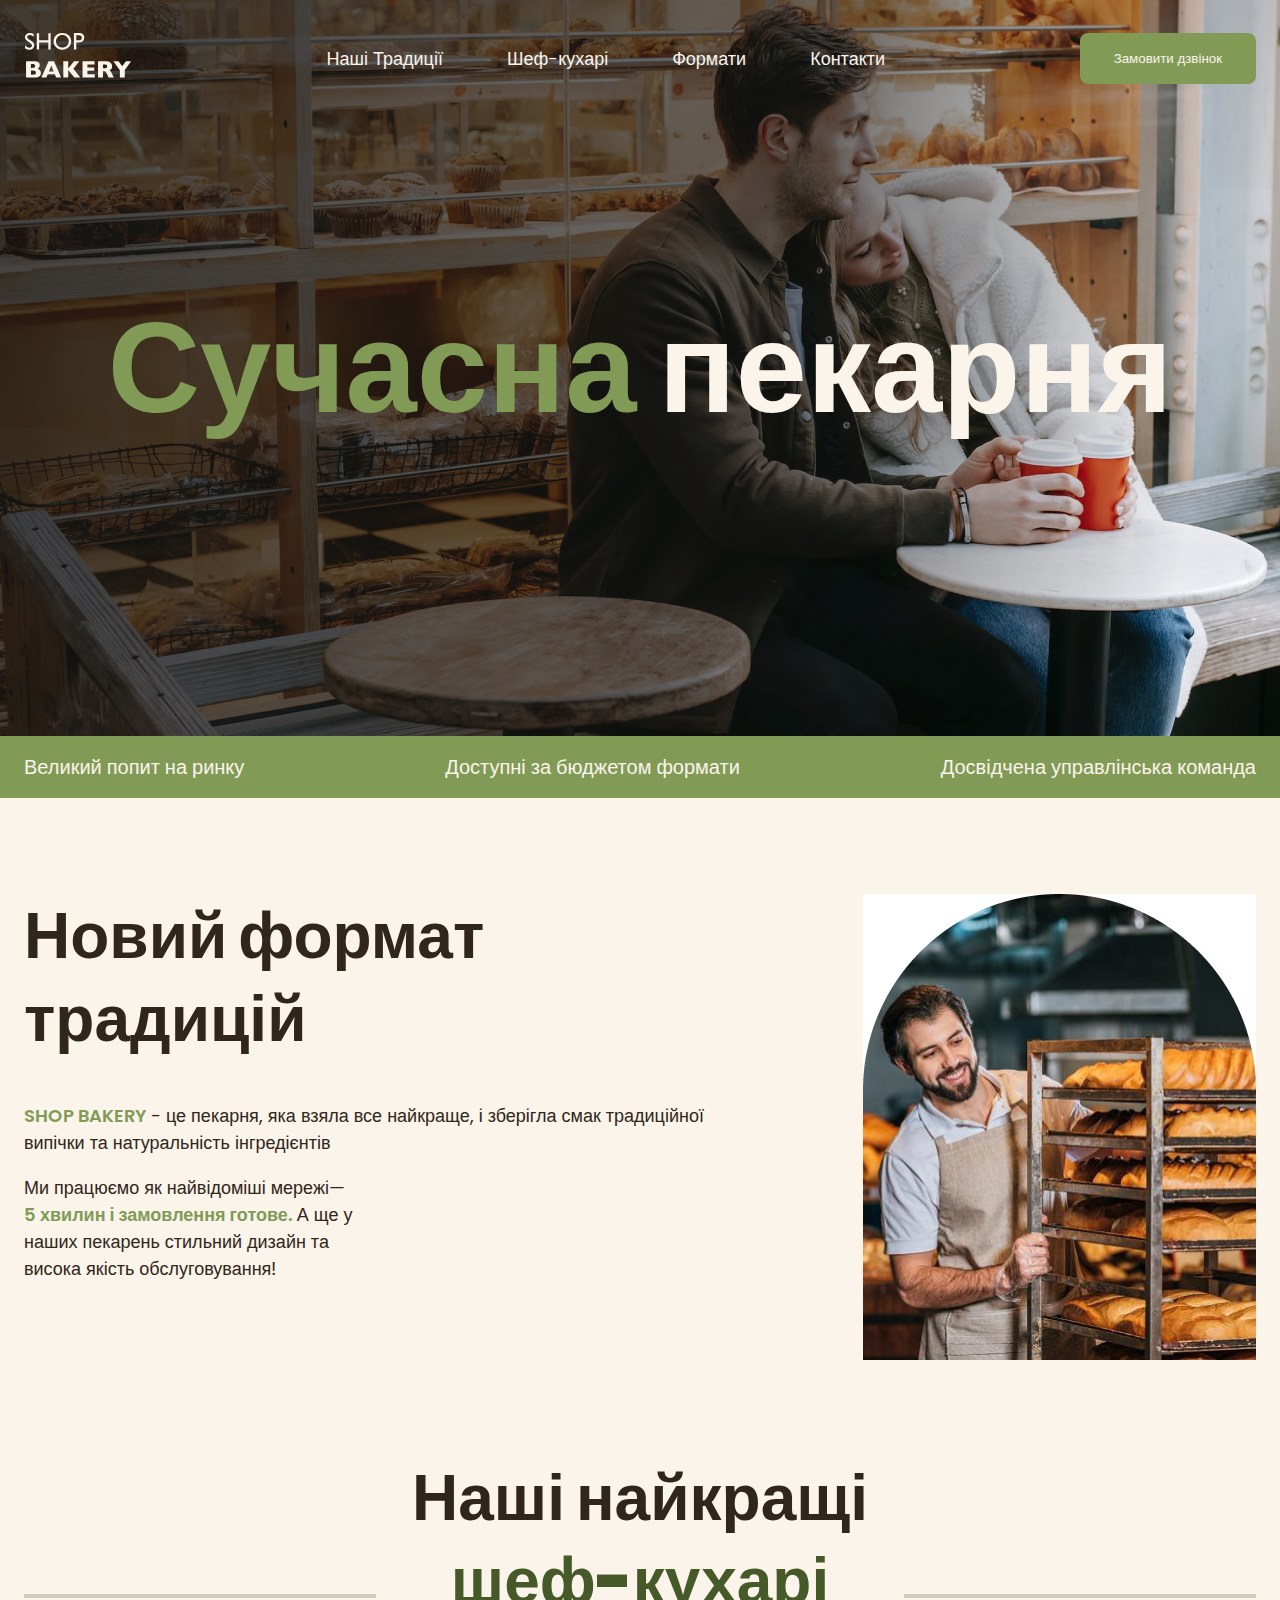
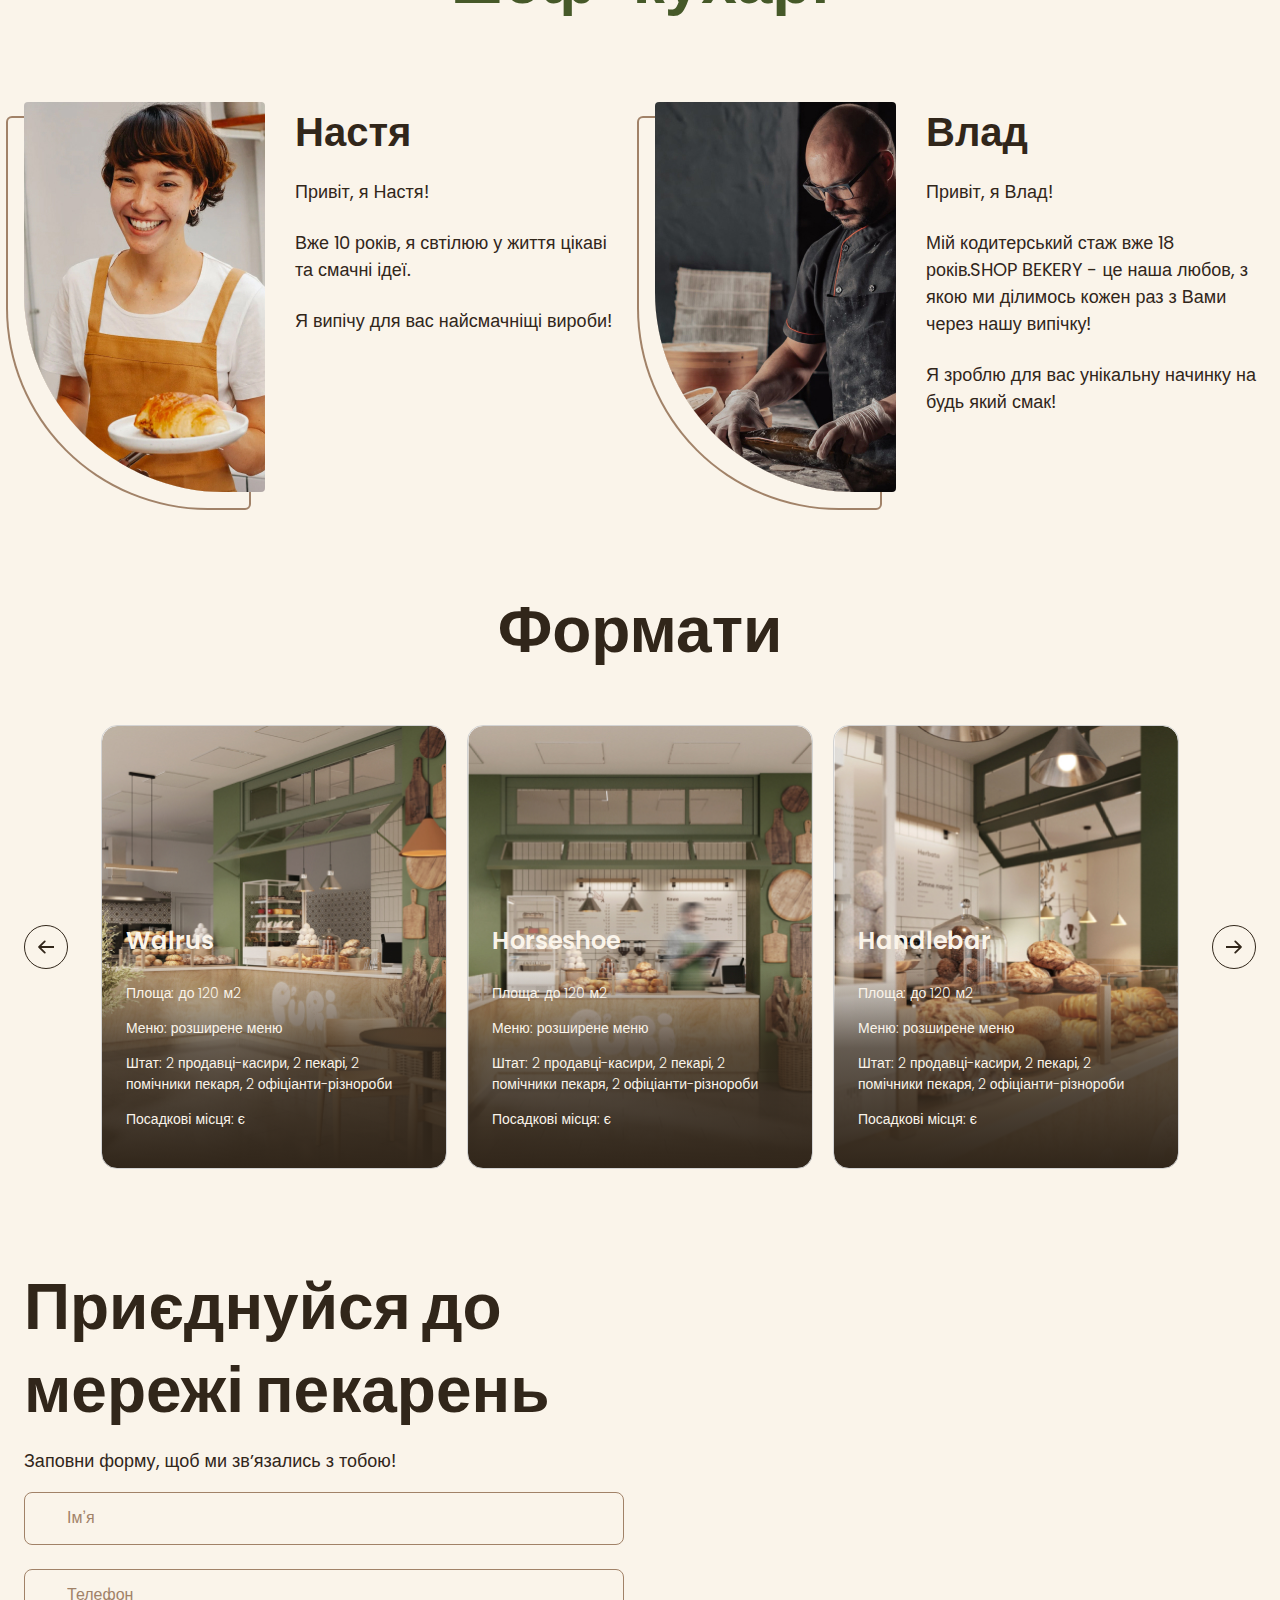
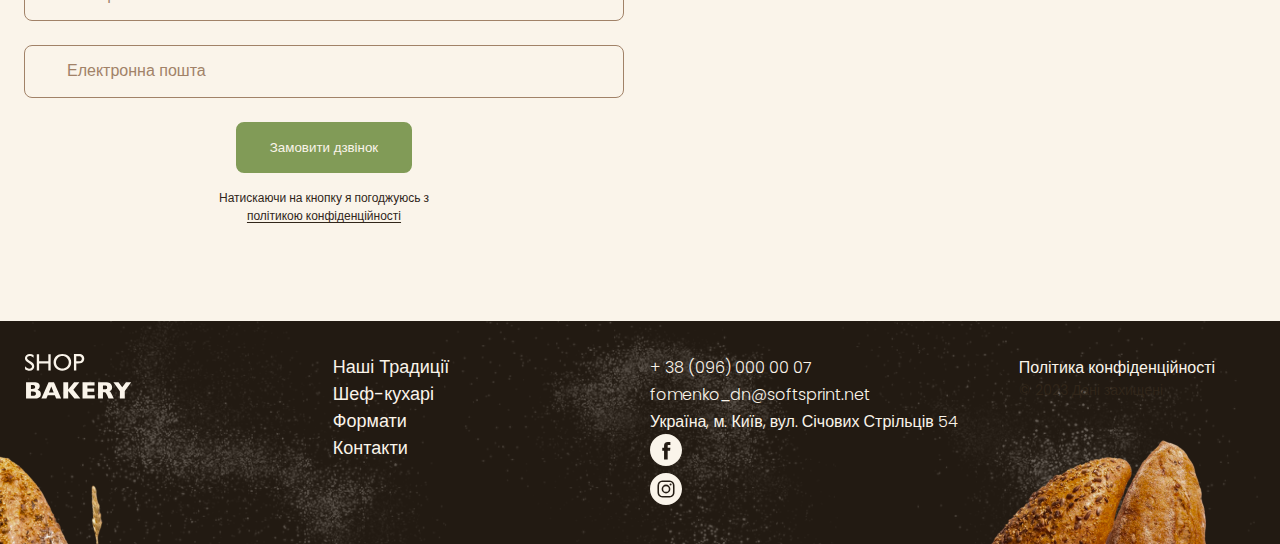
==== commit 2eadada0: "update scss" ====
--- a/index.html
+++ b/index.html
@@ -8,18 +8,20 @@
     <link rel="stylesheet" href="./css/main.min.css" />
   </head>
   <body>
-    <header>
+    <header class="header">
       <div class="container">
-        <div class="header-container">
-          <nav class="header-nav">
+        <div class="header__container">
+          <nav class="header__nav">
             <a href="/">
               <img src="./images/logo.svg" alt="Backery logo" />
             </a>
-            <ul class="header-menu">
-              <li><a class="link" href="#traditions">Наші Традиції</a></li>
-              <li><a class="link" href="#chef">Шеф-кухарі</a></li>
-              <li><a class="link" href="#formats">Формати</a></li>
-              <li><a class="link" href="#contacts">Контакти</a></li>
+            <ul class="header__menu">
+              <li>
+                <a class="link" href="#traditions-section">Наші Традиції</a>
+              </li>
+              <li><a class="link" href="#chefs-section">Шеф-кухарі</a></li>
+              <li><a class="link" href="#formats-section">Формати</a></li>
+              <li><a class="link" href="#contact-section">Контакти</a></li>
             </ul>
           </nav>
           <button class="button modal-btn-open" type="button">
@@ -30,33 +32,47 @@
     </header>
     <main>
       <section class="hero-section">
-        <h1 class="hero-title"><span class="accent">Сучасна</span> пекарня</h1>
-      </section>
-      <section class="advantages-section" id="advantages">
+        <div class="container">
+          <h1 class="hero-section__title">
+            <span class="text-brand">Сучасна</span> пекарня
+          </h1>
+        </div>
+      </section>
+      <section class="advantages-section">
         <div class="container">
           <h2 class="visually-hidden">Переваги</h2>
-          <ul class="advantages-list">
-            <li class="advantages-item">Великий попит на ринку</li>
-            <li class="advantages-item">Доступні за бюджетом формати</li>
-            <li class="advantages-item">Досвідчена управлінська команда</li>
+          <ul class="advantages-section__list">
+            <li class="advantages-section__item">Великий попит на ринку</li>
+            <li class="advantages-section__item">
+              Доступні за бюджетом формати
+            </li>
+            <li class="advantages-section__item">
+              Досвідчена управлінська команда
+            </li>
           </ul>
         </div>
       </section>
-      <section class="tradition-section section" id="traditions">
-        <div class="container">
-          <div class="traditions-container">
-            <div class="traditions-content">
-              <h2 class="section-title tradition-title">
+      <section class="traditions-section section" id="traditions">
+        <div class="container">
+          <div class="traditions-section__container">
+            <div class="traditions-section__content">
+              <h2 class="traditions-section__title section__title">
                 Новий формат традицій
               </h2>
-              <p class="traditions-text">
-                <span class="brand uppercase">shop bakery</span> - це пекарня,
-                яка взяла все найкраще, і зберігла смак традиційної випічки та
-                натуральність інгредієнтів
+              <p>
+                <span class="text-brand text-bold text-uppercase"
+                  >shop bakery</span
+                >
+                - це пекарня, яка взяла все найкраще, і зберігла смак
+                традиційної випічки та натуральність інгредієнтів
               </p>
-              <p class="traditions-text limited">
+              <p
+                class="traditions-section__text traditions-section__text--limited"
+              >
                 Ми працюємо як найвідоміші мережі—
-                <span class="brand">5 хвилин і замовлення готове.</span>
+                <span class="text-brand text-bold"
+                  >5 хвилин і замовлення готове.</span
+                >
                 А ще у наших пекарень стильний дизайн та висока якість
                 обслуговування!
               </p>
@@ -68,75 +84,81 @@
           </div>
         </div>
       </section>
-      <section class="section" id="chef">
-        <div class="container">
-          <h2 class="section-title chefs-title centered">
+      <section class="chefs-section section" id="chefs-section">
+        <div class="container">
+          <h2
+            class="chefs-section__title section__title section__title--centered"
+          >
             Наші найкращі<br />
-            <span class="accent">шеф-кухарі</span>
+            <span class="text-brand-dark">шеф-кухарі</span>
           </h2>
-          <ul class="chefs-list">
-            <li class="chefs-item">
+          <ul class="chefs-section__list">
+            <li class="chefs-section__item">
               <article class="chef-card">
                 <img
-                  class="chef-photo"
+                  class="chef-card__photo"
                   src="./images/nastya-chef.jpg"
                   alt="Nastya chef"
                 />
                 <div>
-                  <h3 class="chef-title">Настя</h3>
-                  <div class="chef-text">
-                    <p>Привіт, я Настя!</p>
-                    <p>
-                      Вже 10 років, я свтілюю у життя цікаві та смачні ідеї.
-                    </p>
-                    <p>Я випічу для вас найсмачніщі вироби!</p>
-                  </div>
+                  <h3 class="chef-card__title">Настя</h3>
+                  <p class="chef-card__text">Привіт, я Настя!</p>
+                  <p class="chef-card__text">
+                    Вже 10 років, я свтілюю у життя цікаві та смачні ідеї.
+                  </p>
+                  <p class="chef-card__text">
+                    Я випічу для вас найсмачніщі вироби!
+                  </p>
                 </div>
               </article>
             </li>
-            <li class="chefs-item">
+            <li class="chefs-section__item">
               <article class="chef-card">
                 <img
-                  class="chef-photo"
+                  class="chef-card__photo"
                   src="./images/vlad-chef.jpg"
                   alt="Vlad chef"
                 />
                 <div>
-                  <h3 class="chef-title">Влад</h3>
-                  <div class="chef-text">
-                    <p>Привіт, я Влад!</p>
-                    <p>
-                      Мій кодитерський стаж вже 18 років.SHOP BEKERY - це наша
-                      любов, з якою ми ділимось кожен раз з Вами через нашу
-                      випічку!
-                    </p>
-                    <p>Я зроблю для вас унікальну начинку на будь який смак!</p>
-                  </div>
+                  <h3 class="chef-card__title">Влад</h3>
+                  <p class="chef-card__text">Привіт, я Влад!</p>
+                  <p class="chef-card__text">
+                    Мій кодитерський стаж вже 18 років.SHOP BEKERY - це наша
+                    любов, з якою ми ділимось кожен раз з Вами через нашу
+                    випічку!
+                  </p>
+                  <p class="chef-card__text">
+                    Я зроблю для вас унікальну начинку на будь який смак!
+                  </p>
                 </div>
               </article>
             </li>
           </ul>
         </div>
       </section>
-      <section class="section" id="formats">
-        <div class="container">
-          <h2 class="section-title formats-title centered">Формати</h2>
-          <div class="formats-container">
+      <section class="formats-section section" id="formats-section">
+        <div class="container">
+          <h2
+            class="formats-section__title section__title section__title--centered"
+          >
+            Формати
+          </h2>
+          <div class="formats-section__container">
             <button class="carousel-button" type="button">
               <svg width="16" height="16">
                 <use href="./images/icons.svg#icon-arrow"></use>
               </svg>
             </button>
-            <ul class="formats-list">
-              <li class="formats-item">
+            <ul class="formats-section__list">
+              <li class="formats-section__item">
                 <article class="format-card">
                   <img
-                    class="format-image"
+                    class="format-card__image"
                     src="./images/walrus-format.jpg"
                     alt="Walrus format"
                   />
-                  <h3 lang="en" class="format-title">Walrus</h3>
-                  <div class="format-text">
+                  <h3 lang="en" class="format-card__title">Walrus</h3>
+                  <div class="format-card__text">
                     <p>Площа: до 120 м2</p>
                     <p>Меню: розширене меню</p>
                     <p>
@@ -147,15 +169,15 @@
                   </div>
                 </article>
               </li>
-              <li class="formats-item">
+              <li class="formats-section__item">
                 <article class="format-card">
                   <img
-                    class="format-image"
+                    class="format-card__image"
                     src="./images/horseshoe-format.jpg"
                     alt="Horseshoe format"
                   />
-                  <h3 lang="en" class="format-title">Horseshoe</h3>
-                  <div class="format-text">
+                  <h3 lang="en" class="format-card__title">Horseshoe</h3>
+                  <div class="format-card__text">
                     <p>Площа: до 120 м2</p>
                     <p>Меню: розширене меню</p>
                     <p>
@@ -166,15 +188,15 @@
                   </div>
                 </article>
               </li>
-              <li class="formats-item">
+              <li class="formats-section__item">
                 <article class="format-card">
                   <img
-                    class="format-image"
+                    class="format-card__image"
                     src="./images/handlebar-format.jpg"
                     alt="Handlebar format"
                   />
-                  <h3 lang="en" class="format-title">Handlebar</h3>
-                  <div class="format-text">
+                  <h3 lang="en" class="format-card__title">Handlebar</h3>
+                  <div class="format-card__text">
                     <p>Площа: до 120 м2</p>
                     <p>Меню: розширене меню</p>
                     <p>
@@ -194,21 +216,21 @@
           </div>
         </div>
       </section>
-      <section class="contact-section section" id="contacts">
-        <div class="container">
-          <div class="contact-container">
-            <div class="contact-form">
-              <h2 class="section-title contacts-title">
+      <section class="contact-section section" id="contact-section">
+        <div class="container">
+          <div class="contact-section__container">
+            <div class="contact-section__form">
+              <h2 class="contact-section__title section__title">
                 Приєднуйся до мережі пекарень
               </h2>
               <p>Заповни форму, щоб ми звʼязались з тобою!</p>
               <form name="contact-form" autocomplete="off">
-                <div class="form-field">
-                  <label class="form-label visually-hidden" for="user-name"
+                <div class="contact-section__form-field input">
+                  <label class="input__label visually-hidden" for="user-name"
                     >Імʼя</label
                   >
                   <input
-                    class="form-input"
+                    class="input__control"
                     type="text"
                     name="user-name"
                     id="user-name"
@@ -216,12 +238,12 @@
                   />
                 </div>
 
-                <div class="form-field">
-                  <label class="form-label visually-hidden" for="user-tel"
+                <div class="contact-section__form-field input">
+                  <label class="input__label visually-hidden" for="user-tel"
                     >Телефон</label
                   >
                   <input
-                    class="form-input"
+                    class="input__control"
                     type="tel"
                     name="user-tel"
                     id="user-tel"
@@ -229,31 +251,31 @@
                   />
                 </div>
 
-                <div class="form-field">
-                  <label class="form-label visually-hidden" for="user-email"
+                <div class="contact-section__form-field input">
+                  <label class="input__label visually-hidden" for="user-email"
                     >Електронна пошта</label
                   >
                   <input
-                    class="form-input"
+                    class="input__control"
                     type="email"
                     name="user-email"
                     id="user-email"
                     placeholder="Електронна пошта"
                   />
                 </div>
-                <button class="form-button button" type="submit">
+                <button class="contact-section__button button" type="submit">
                   Замовити дзвінок
                 </button>
                 <p class="form-terms">
                   Натискаючи на кнопку я погоджуюсь з
-                  <a class="form-terms-link" href="#"
+                  <a class="form-terms__link" href="#"
                     >політикою конфіденційності</a
                   >
                 </p>
               </form>
             </div>
             <iframe
-              class="contact-map"
+              class="contact-section__map"
               src="https://www.google.com/maps/embed?pb=!1m18!1m12!1m3!1d2573.1455565298807!2d24.0282195!3d49.8397225!2m3!1f0!2f0!3f0!3m2!1i1024!2i768!4f13.1!3m3!1m2!1s0x473add6e0d43317d%3A0xffb1273a7637a0a2!2z0L_RgNC-0YHQv9C10LrRgiDQodCy0L7QsdC-0LTQuCwgMSwg0JvRjNCy0ZbQsiwg0JvRjNCy0ZbQstGB0YzQutCwINC-0LHQu9Cw0YHRgtGMLCA3OTAwMA!5e0!3m2!1suk!2sua!4v1699645677542!5m2!1suk!2sua"
               width="600"
               height="450"
@@ -276,13 +298,13 @@
             </div>
             <ul class="footer-menu">
               <li>
-                <a class="link" href="#traditions" target="_blank">
+                <a class="link" href="#traditions-section" target="_blank">
                   Наші Традиції
                 </a>
               </li>
-              <li><a class="link" href="#chef">Шеф-кухарі</a></li>
-              <li><a class="link" href="#formats">Формати</a></li>
-              <li><a class="link" href="#contacts">Контакти</a></li>
+              <li><a class="link" href="#chefs-section">Шеф-кухарі</a></li>
+              <li><a class="link" href="#formats-section">Формати</a></li>
+              <li><a class="link" href="#contact-section">Контакти</a></li>
             </ul>
           </nav>
 
@@ -335,16 +357,18 @@
 
     <div class="backdrop is-hidden">
       <div class="modal">
-        <button class="modal-btn-close" type="button">Close</button>
+        <button class="modal__btn-close modal-btn-close" type="button">
+          Close
+        </button>
         <h2>Замовити дзвінок</h2>
         <p>Залишіть заявку та наш спеціаліст зв'яжеться з Вами!</p>
         <form name="modal-form" autocomplete="off">
-          <div class="form-field">
-            <label class="form-label visually-hidden" for="user-name"
+          <div class="modal__form-field input">
+            <label class="input__label visually-hidden" for="user-name"
               >Імʼя</label
             >
             <input
-              class="form-input"
+              class="input__control"
               type="text"
               name="user-name"
               id="user-name"
@@ -353,12 +377,12 @@
             />
           </div>
 
-          <div class="form-field">
-            <label class="form-label visually-hidden" for="user-tel"
+          <div class="modal__form-field input">
+            <label class="input__label visually-hidden" for="user-tel"
               >Телефон</label
             >
             <input
-              class="form-input"
+              class="input__control"
               type="tel"
               name="user-tel"
               id="user-tel"
@@ -367,24 +391,24 @@
             />
           </div>
 
-          <div class="form-field">
-            <label class="form-label visually-hidden" for="user-email"
+          <div class="modal__form-field input">
+            <label class="input__label visually-hidden" for="user-email"
               >Електронна пошта</label
             >
             <input
-              class="form-input"
+              class="input__control"
               type="email"
               name="user-email"
               id="user-email"
               placeholder="Електронна пошта"
             />
           </div>
-          <button class="form-button button" type="submit">
+          <button class="modal__button button" type="submit">
             Замовити дзвінок
           </button>
           <p class="form-terms">
             Натискаючи на кнопку я погоджуюсь з
-            <a class="form-terms-link" href="#">політикою конфіденційності</a>
+            <a class="form-terms__link" href="#">політикою конфіденційності</a>
           </p>
         </form>
       </div>
--- a/css/main.min.css
+++ b/css/main.min.css
@@ -1 +1 @@
-@font-face{font-display:swap;font-family:"Poppins";font-style:normal;font-weight:300;src:url("../fonts/poppins-v20-latin-300.woff2") format("woff2")}@font-face{font-display:swap;font-family:"Poppins";font-style:normal;font-weight:400;src:url("../fonts/poppins-v20-latin-regular.woff2") format("woff2")}@font-face{font-display:swap;font-family:"Poppins";font-style:normal;font-weight:600;src:url("../fonts/poppins-v20-latin-600.woff2") format("woff2")}@font-face{font-display:swap;font-family:"Poppins";font-style:normal;font-weight:900;src:url("../fonts/poppins-v20-latin-900.woff2") format("woff2")}:root{--color-primary-dark: #31261a;--color-primary-light: #faf4ea;--color-secondary-dark: #a18268;--color-brand-dark: #465929;--color-brand-normal: #819b57;--color-brand-light: #cfcfbc}body{color:var(--color-primary-dark);background-color:var(--color-primary-light);font-family:Poppins,sans-serif;font-size:18px;line-height:1.5;font-weight:400;margin:0}h1,h2,h3,h4,h5,h6,p{margin-top:0}a{display:inline-block}address{font-style:normal}ul{list-style-type:none;margin:0;padding:0}*,*::before,*::after{-webkit-box-sizing:border-box;box-sizing:border-box}.section{padding:48px 0}.container{width:100%;max-width:1288px;margin:0 auto;padding:0 24px}.visually-hidden{position:absolute;left:-10000px;top:auto;width:1px;height:1px;overflow:hidden}.button{background:var(--color-brand-normal);color:var(--color-primary-light);border:2px solid var(--color-brand-normal);border-radius:8px;cursor:pointer;padding:16px 32px}.button:hover{background-color:rgba(0,0,0,0);color:#465929}.button:disabled{color:var(--color-brand-dark);background-color:rgba(0,0,0,0);border-color:currentColor;cursor:not-allowed}.link{color:var(--color-primary-light);line-height:1.5;text-decoration:none;-webkit-transition:color .3s;transition:color .3s}.link:hover{color:var(--color-brand-normal)}header{position:absolute;top:0;left:0;width:100%;padding-top:32px}.header-container{display:-webkit-box;display:-ms-flexbox;display:flex;-webkit-box-align:center;-ms-flex-align:center;align-items:center;gap:40px}.header-nav{display:-webkit-box;display:-ms-flexbox;display:flex;-webkit-box-align:center;-ms-flex-align:center;align-items:center;-webkit-box-flex:1;-ms-flex-positive:1;flex-grow:1;gap:40px}.header-menu{display:-webkit-box;display:-ms-flexbox;display:flex;gap:64px;-webkit-box-flex:1;-ms-flex-positive:1;flex-grow:1;-webkit-box-pack:center;-ms-flex-pack:center;justify-content:center}.hero-section{padding:272px 0;background-image:linear-gradient(102.76deg, rgba(18, 18, 17, 0.78) 2.03%, rgba(18, 18, 17, 0.6) 58.46%, rgba(18, 18, 17, 0) 90.36%),url("../images/hero-section-background.jpg");background-repeat:no-repeat;background-position:center top;background-size:cover}.hero-title{color:var(--color-primary-light);text-align:center;font-size:128px;font-weight:900;margin-bottom:0}.accent{color:var(--color-brand-normal)}.advantages-section{background-color:var(--color-brand-normal);padding:16px 0}.advantages-list{color:var(--color-primary-light);display:-webkit-box;display:-ms-flexbox;display:flex;-webkit-box-pack:justify;-ms-flex-pack:justify;justify-content:space-between;gap:40px}.section-title{font-size:64px;font-weight:900;line-height:1.3;color:var(--color-primary-dark)}.section-title.centered{text-align:center}.advantages-item{font-size:20px;font-weight:300}.tradition-section{padding-top:96px}.traditions-text .brand{color:var(--color-brand-normal);font-weight:600}.traditions-text .uppercase{text-transform:uppercase}.tradition-title{margin-bottom:42px}.traditions-container{display:-webkit-box;display:-ms-flexbox;display:flex;-webkit-box-pack:justify;-ms-flex-pack:justify;justify-content:space-between;gap:40px}.traditions-text.limited{max-width:330px}.traditions-content{max-width:710px}.chefs-title{margin-bottom:80px;margin:0 auto 80px;position:relative}.chefs-title::before,.chefs-title::after{content:"";display:block;width:352px;border:2px solid var(--color-brand-light);position:absolute;bottom:24px}.chefs-title::before{left:0}.chefs-title::after{right:0}.chefs-list{display:-webkit-box;display:-ms-flexbox;display:flex;-ms-flex-wrap:wrap;flex-wrap:wrap;gap:40px 30px}.chefs-item{-ms-flex-preferred-size:calc((100% - 30px)/2);flex-basis:calc((100% - 30px)/2)}.chef-card{display:-webkit-box;display:-ms-flexbox;display:flex;gap:30px}.chef-photo{border-radius:4px 4px 4px 200px;-webkit-box-shadow:-16px 16px 0 0 var(--color-primary-light),-16px 16px 0 2px var(--color-secondary-dark);box-shadow:-16px 16px 0 0 var(--color-primary-light),-16px 16px 0 2px var(--color-secondary-dark)}.chef-title{margin-bottom:16px;font-size:40px;font-weight:600}.chef-text p{margin-bottom:24px}.chef-text p:last-child{margin-bottom:0}.formats-container{display:-webkit-box;display:-ms-flexbox;display:flex;gap:33px;-webkit-box-align:center;-ms-flex-align:center;align-items:center}.format-title{font-size:24px;font-weight:600;color:var(--color-primary-light)}.format-text{font-size:14px;font-weight:300;color:var(--color-primary-light)}.formats-title{margin-bottom:80px}.format-card{position:relative;display:-webkit-box;display:-ms-flexbox;display:flex;-webkit-box-orient:vertical;-webkit-box-direction:normal;-ms-flex-direction:column;flex-direction:column;-webkit-box-pack:end;-ms-flex-pack:end;justify-content:flex-end;border-radius:16px;border:1px solid #d3d3d3;padding:24px;background-image:-webkit-gradient(linear, left top, left bottom, color-stop(55.21%, rgba(49, 38, 26, 0)), color-stop(72.92%, rgba(49, 38, 26, 0.71)), to(var(--color-primary-dark)));background-image:linear-gradient(180deg, rgba(49, 38, 26, 0) 55.21%, rgba(49, 38, 26, 0.71) 72.92%, var(--color-primary-dark) 100%);height:444px;-webkit-transition:-webkit-transform .3s;transition:-webkit-transform .3s;transition:transform .3s;transition:transform .3s, -webkit-transform .3s}.format-card:hover{-webkit-transform:scale(1.05);transform:scale(1.05)}.formats-list{display:-webkit-box;display:-ms-flexbox;display:flex;-ms-flex-wrap:wrap;flex-wrap:wrap;gap:20px}.formats-item{-ms-flex-preferred-size:calc((100% - 40px)/3);flex-basis:calc((100% - 40px)/3)}.format-image{position:absolute;top:0;left:0;width:100%;height:100%;z-index:-1}.contact-section{padding-bottom:96px}.contact-container{display:-webkit-box;display:-ms-flexbox;display:flex;gap:32px}.contacts-title{margin-bottom:16px}.contact-map{-ms-flex-negative:0;flex-shrink:0;border:none;border-radius:16px}.carousel-button{display:-webkit-box;display:-ms-flexbox;display:flex;-webkit-box-align:center;-ms-flex-align:center;align-items:center;-webkit-box-pack:center;-ms-flex-pack:center;justify-content:center;width:44px;height:44px;background-color:rgba(0,0,0,0);fill:var(--color-primary-dark);border:1px solid var(--color-primary-dark);border-radius:50%;cursor:pointer;-ms-flex-negative:0;flex-shrink:0}.carousel-button.next{-webkit-transform:rotate(180deg);transform:rotate(180deg)}.carousel-button:hover{background-color:var(--color-primary-dark);fill:var(--color-primary-light)}.footer{padding:32px 0;position:relative;background-image:url("../images/footer-background.png");background-color:var(--color-primary-dark);background-repeat:no-repeat;background-size:cover;background-position:center}.footer::before,.footer::after{position:absolute;bottom:0;content:"";background-repeat:no-repeat}.footer::before{width:180px;height:120px;left:0;background-image:url("../images/decor-bread-small.png")}.footer::after{width:380px;height:187px;right:0;background-image:url("../images/decor-bread-large.png")}.footer-container{display:-webkit-box;display:-ms-flexbox;display:flex;gap:20px}.footer-nav,.footer-address{display:-webkit-box;display:-ms-flexbox;display:flex;-ms-flex-preferred-size:50%;flex-basis:50%;gap:20px}.footer-logo,.footer-menu,.address-list,.address-info{-webkit-box-flex:1;-ms-flex-positive:1;flex-grow:1}.address-link{color:var(--color-primary-light);font-size:16px;font-weight:300;text-decoration:none}.address-link:hover{color:var(--color-brand-normal)}.address-copyright{font-size:14px}.address-icon{fill:var(--color-primary-light)}.address-icon:hover{fill:var(--color-brand-light)}.backdrop{position:fixed;top:0;left:0;right:0;bottom:0;background-color:rgba(0,0,0,.5);display:-webkit-box;display:-ms-flexbox;display:flex;-webkit-box-pack:center;-ms-flex-pack:center;justify-content:center;padding:20px 0;-webkit-transition:opacity .3s,visibility .3s;transition:opacity .3s,visibility .3s}.modal{position:relative;width:100%;max-width:880px;height:100%;max-height:880px;background-color:var(--color-primary-light);border-radius:32px;padding:128px;overflow-y:auto}.backdrop.is-hidden{opacity:0;visibility:hidden;pointer-events:none}.modal-btn-close{position:absolute;top:40px;right:40px}.form-field{margin-bottom:32px}.form-label{display:block}.form-input{padding:16px 42px;width:100%;font-size:16px;line-height:1.17;border:1px solid var(--color-secondary-dark);border-radius:8px;background-color:rgba(0,0,0,0)}.form-input:focus{border-color:var(--color-brand-normal);outline:none}.form-input::-webkit-input-placeholder{color:var(--color-secondary-dark);font-size:16px;line-height:1.17}.form-input::-moz-placeholder{color:var(--color-secondary-dark);font-size:16px;line-height:1.17}.form-input:-ms-input-placeholder{color:var(--color-secondary-dark);font-size:16px;line-height:1.17}.form-input::-ms-input-placeholder{color:var(--color-secondary-dark);font-size:16px;line-height:1.17}.form-input::placeholder{color:var(--color-secondary-dark);font-size:16px;line-height:1.17}.form-input:focus::-webkit-input-placeholder{color:var(--color-primary-dark)}.form-input:focus::-moz-placeholder{color:var(--color-primary-dark)}.form-input:focus:-ms-input-placeholder{color:var(--color-primary-dark)}.form-input:focus::-ms-input-placeholder{color:var(--color-primary-dark)}.form-input:focus::placeholder{color:var(--color-primary-dark)}.form-button{display:block;margin:0 auto 24px}.form-terms{max-width:220px;font-weight:500;font-size:12px;line-height:1.5;text-align:center;margin:0 auto}.form-terms-link{color:var(--color-primary-dark);text-underline-offset:2px}/*# sourceMappingURL=main.min.css.map */+@font-face{font-display:swap;font-family:"Poppins";font-style:normal;font-weight:300;src:url("../fonts/poppins-v20-latin-300.woff2") format("woff2")}@font-face{font-display:swap;font-family:"Poppins";font-style:normal;font-weight:400;src:url("../fonts/poppins-v20-latin-regular.woff2") format("woff2")}@font-face{font-display:swap;font-family:"Poppins";font-style:normal;font-weight:600;src:url("../fonts/poppins-v20-latin-600.woff2") format("woff2")}@font-face{font-display:swap;font-family:"Poppins";font-style:normal;font-weight:900;src:url("../fonts/poppins-v20-latin-900.woff2") format("woff2")}:root{--color-primary-dark: #31261a;--color-primary-light: #faf4ea;--color-secondary-dark: #a18268;--color-brand-dark: #465929;--color-brand-normal: #819b57;--color-brand-light: #cfcfbc}body{color:var(--color-primary-dark);background-color:var(--color-primary-light);font-family:Poppins,sans-serif;font-size:18px;line-height:1.5;font-weight:400;margin:0}h1,h2,h3,h4,h5,h6,p{margin-top:0}a{display:inline-block}address{font-style:normal}ul{list-style-type:none;margin:0;padding:0}*,*::before,*::after{-webkit-box-sizing:border-box;box-sizing:border-box}.visually-hidden{position:absolute;left:-10000px;top:auto;width:1px;height:1px;overflow:hidden}.text-brand{color:var(--color-brand-normal)}.text-brand-dark{color:var(--color-brand-dark)}.text-bold{font-weight:600}.text-uppercase{text-transform:uppercase}.button{background:var(--color-brand-normal);color:var(--color-primary-light);border:2px solid var(--color-brand-normal);border-radius:8px;cursor:pointer;padding:16px 32px}.button:hover{background-color:rgba(0,0,0,0);color:#465929}.button:disabled{color:var(--color-brand-dark);background-color:rgba(0,0,0,0);border-color:currentColor;cursor:not-allowed}.carousel-button{display:-webkit-box;display:-ms-flexbox;display:flex;-webkit-box-align:center;-ms-flex-align:center;align-items:center;-webkit-box-pack:center;-ms-flex-pack:center;justify-content:center;width:44px;height:44px;background-color:rgba(0,0,0,0);fill:var(--color-primary-dark);border:1px solid var(--color-primary-dark);border-radius:50%;cursor:pointer;-ms-flex-negative:0;flex-shrink:0}.carousel-button.next{-webkit-transform:rotate(180deg);transform:rotate(180deg)}.carousel-button:hover{background-color:var(--color-primary-dark);fill:var(--color-primary-light)}.chef-card{display:-webkit-box;display:-ms-flexbox;display:flex;gap:30px}.chef-card__photo{border-radius:4px 4px 4px 200px;-webkit-box-shadow:-16px 16px 0 0 var(--color-primary-light),-16px 16px 0 2px var(--color-secondary-dark);box-shadow:-16px 16px 0 0 var(--color-primary-light),-16px 16px 0 2px var(--color-secondary-dark)}.chef-card__title{margin-bottom:16px;font-size:40px;font-weight:600}.chef-card__text{margin-bottom:24px}.chef-card__text:last-child{margin-bottom:0}.format-card{position:relative;display:-webkit-box;display:-ms-flexbox;display:flex;-webkit-box-orient:vertical;-webkit-box-direction:normal;-ms-flex-direction:column;flex-direction:column;-webkit-box-pack:end;-ms-flex-pack:end;justify-content:flex-end;border-radius:16px;border:1px solid #d3d3d3;height:444px;padding:24px;background-image:-webkit-gradient(linear, left top, left bottom, color-stop(55.21%, rgba(49, 38, 26, 0)), color-stop(72.92%, rgba(49, 38, 26, 0.71)), to(var(--color-primary-dark)));background-image:linear-gradient(180deg, rgba(49, 38, 26, 0) 55.21%, rgba(49, 38, 26, 0.71) 72.92%, var(--color-primary-dark) 100%);border-radius:16px;-webkit-transition:-webkit-transform .3s;transition:-webkit-transform .3s;transition:transform .3s;transition:transform .3s, -webkit-transform .3s;overflow:hidden}.format-card:hover{-webkit-transform:scale(1.05);transform:scale(1.05)}.format-card__image{position:absolute;top:0;left:0;width:100%;height:100%;z-index:-1}.format-card__title{font-size:24px;font-weight:600;color:var(--color-primary-light)}.format-card__text{font-size:14px;font-weight:300;color:var(--color-primary-light)}.link{color:var(--color-primary-light);line-height:1.5;text-decoration:none;-webkit-transition:color .3s;transition:color .3s}.link:hover{color:var(--color-brand-normal)}.input{position:relative}.input__label{position:absolute;top:16px;left:42px}.input__control{padding:16px 42px;width:100%;font-size:16px;line-height:1.17;border:1px solid var(--color-secondary-dark);border-radius:8px;background-color:rgba(0,0,0,0)}.input__control:focus{border-color:var(--color-brand-normal);outline:none}.input__control::-webkit-input-placeholder{color:var(--color-secondary-dark);font-size:16px;line-height:1.17}.input__control::-moz-placeholder{color:var(--color-secondary-dark);font-size:16px;line-height:1.17}.input__control:-ms-input-placeholder{color:var(--color-secondary-dark);font-size:16px;line-height:1.17}.input__control::-ms-input-placeholder{color:var(--color-secondary-dark);font-size:16px;line-height:1.17}.input__control::placeholder{color:var(--color-secondary-dark);font-size:16px;line-height:1.17}.input__control:focus::-webkit-input-placeholder{color:var(--color-primary-dark)}.input__control:focus::-moz-placeholder{color:var(--color-primary-dark)}.input__control:focus:-ms-input-placeholder{color:var(--color-primary-dark)}.input__control:focus::-ms-input-placeholder{color:var(--color-primary-dark)}.input__control:focus::placeholder{color:var(--color-primary-dark)}.container{width:100%;max-width:1288px;margin:0 auto;padding:0 24px}.section{padding:48px 0}.section__title{font-size:64px;font-weight:900;line-height:1.3;color:var(--color-primary-dark)}.section__title--centered{text-align:center}.header{position:absolute;top:0;left:0;width:100%;padding-top:32px}.header__container{display:-webkit-box;display:-ms-flexbox;display:flex;-webkit-box-align:center;-ms-flex-align:center;align-items:center;gap:40px}.header__nav{display:-webkit-box;display:-ms-flexbox;display:flex;-webkit-box-align:center;-ms-flex-align:center;align-items:center;-webkit-box-flex:1;-ms-flex-positive:1;flex-grow:1;gap:40px}.header__menu{display:-webkit-box;display:-ms-flexbox;display:flex;gap:64px;-webkit-box-flex:1;-ms-flex-positive:1;flex-grow:1;-webkit-box-pack:center;-ms-flex-pack:center;justify-content:center}.hero-section{padding:272px 0;background-image:linear-gradient(102.76deg, rgba(18, 18, 17, 0.78) 2.03%, rgba(18, 18, 17, 0.6) 58.46%, rgba(18, 18, 17, 0) 90.36%),url("../images/hero-section-background.jpg");background-repeat:no-repeat;background-position:center top;background-size:cover}.hero-section__title{color:var(--color-primary-light);text-align:center;font-size:128px;font-weight:900;margin-bottom:0}.advantages-section{background-color:var(--color-brand-normal);padding:16px 0}.advantages-section__list{color:var(--color-primary-light);display:-webkit-box;display:-ms-flexbox;display:flex;-webkit-box-pack:justify;-ms-flex-pack:justify;justify-content:space-between;gap:40px}.advantages-section__item{font-size:20px;font-weight:300}.traditions-section{padding-top:96px}.traditions-section__container{display:-webkit-box;display:-ms-flexbox;display:flex;-webkit-box-pack:justify;-ms-flex-pack:justify;justify-content:space-between;gap:40px}.traditions-section__content{max-width:710px}.traditions-section__title{margin-bottom:42px}.traditions-section__text--limited{max-width:330px}.chefs-section__title{margin-bottom:80px;margin:0 auto 80px;position:relative}.chefs-section__title::before,.chefs-section__title::after{content:"";display:block;width:352px;border:2px solid var(--color-brand-light);position:absolute;bottom:24px}.chefs-section__title::before{left:0}.chefs-section__title::after{right:0}.chefs-section__list{display:-webkit-box;display:-ms-flexbox;display:flex;-ms-flex-wrap:wrap;flex-wrap:wrap;gap:40px 30px}.chefs-section__item{-ms-flex-preferred-size:calc((100% - 30px)/2);flex-basis:calc((100% - 30px)/2)}.formats-section__container{display:-webkit-box;display:-ms-flexbox;display:flex;gap:33px;-webkit-box-align:center;-ms-flex-align:center;align-items:center}.formats-section__list{display:-webkit-box;display:-ms-flexbox;display:flex;-ms-flex-wrap:wrap;flex-wrap:wrap;gap:20px}.formats-section__item{-ms-flex-preferred-size:calc((100% - 40px)/3);flex-basis:calc((100% - 40px)/3)}.contact-section{padding-bottom:96px}.contact-section__container{display:-webkit-box;display:-ms-flexbox;display:flex;gap:32px}.contact-section__title{margin-bottom:16px}.contact-section__form-field{margin-bottom:24px}.contact-section__button{display:block;margin:0 auto 16px}.contact-section__map{-ms-flex-negative:0;flex-shrink:0;border:none;border-radius:16px}.footer{padding:32px 0;position:relative;background-image:url("../images/footer-background.png");background-color:var(--color-primary-dark);background-repeat:no-repeat;background-size:cover;background-position:center}.footer::before,.footer::after{position:absolute;bottom:0;content:"";background-repeat:no-repeat}.footer::before{width:180px;height:120px;left:0;background-image:url("../images/decor-bread-small.png")}.footer::after{width:380px;height:187px;right:0;background-image:url("../images/decor-bread-large.png")}.footer-container{display:-webkit-box;display:-ms-flexbox;display:flex;gap:20px}.footer-nav,.footer-address{display:-webkit-box;display:-ms-flexbox;display:flex;-ms-flex-preferred-size:50%;flex-basis:50%;gap:20px}.footer-logo,.footer-menu,.address-list,.address-info{-webkit-box-flex:1;-ms-flex-positive:1;flex-grow:1}.address-link{color:var(--color-primary-light);font-size:16px;font-weight:300;text-decoration:none}.address-link:hover{color:var(--color-brand-normal)}.address-copyright{font-size:14px}.address-icon{fill:var(--color-primary-light)}.address-icon:hover{fill:var(--color-brand-light)}.backdrop{position:fixed;top:0;left:0;right:0;bottom:0;background-color:rgba(0,0,0,.5);display:-webkit-box;display:-ms-flexbox;display:flex;-webkit-box-pack:center;-ms-flex-pack:center;justify-content:center;padding:20px 0;-webkit-transition:opacity .3s,visibility .3s;transition:opacity .3s,visibility .3s}.backdrop.is-hidden{opacity:0;visibility:hidden;pointer-events:none}.modal{position:relative;width:100%;max-width:880px;height:100%;max-height:880px;background-color:var(--color-primary-light);border-radius:32px;padding:128px;overflow-y:auto}.modal__btn-close{position:absolute;top:40px;right:40px}.modal__form-field{margin-bottom:32px}.modal__button{display:block;margin:0 auto 24px}.form-terms{max-width:220px;font-weight:500;font-size:12px;line-height:1.5;text-align:center;margin:0 auto}.form-terms__link{color:var(--color-primary-dark);text-underline-offset:2px}/*# sourceMappingURL=main.min.css.map */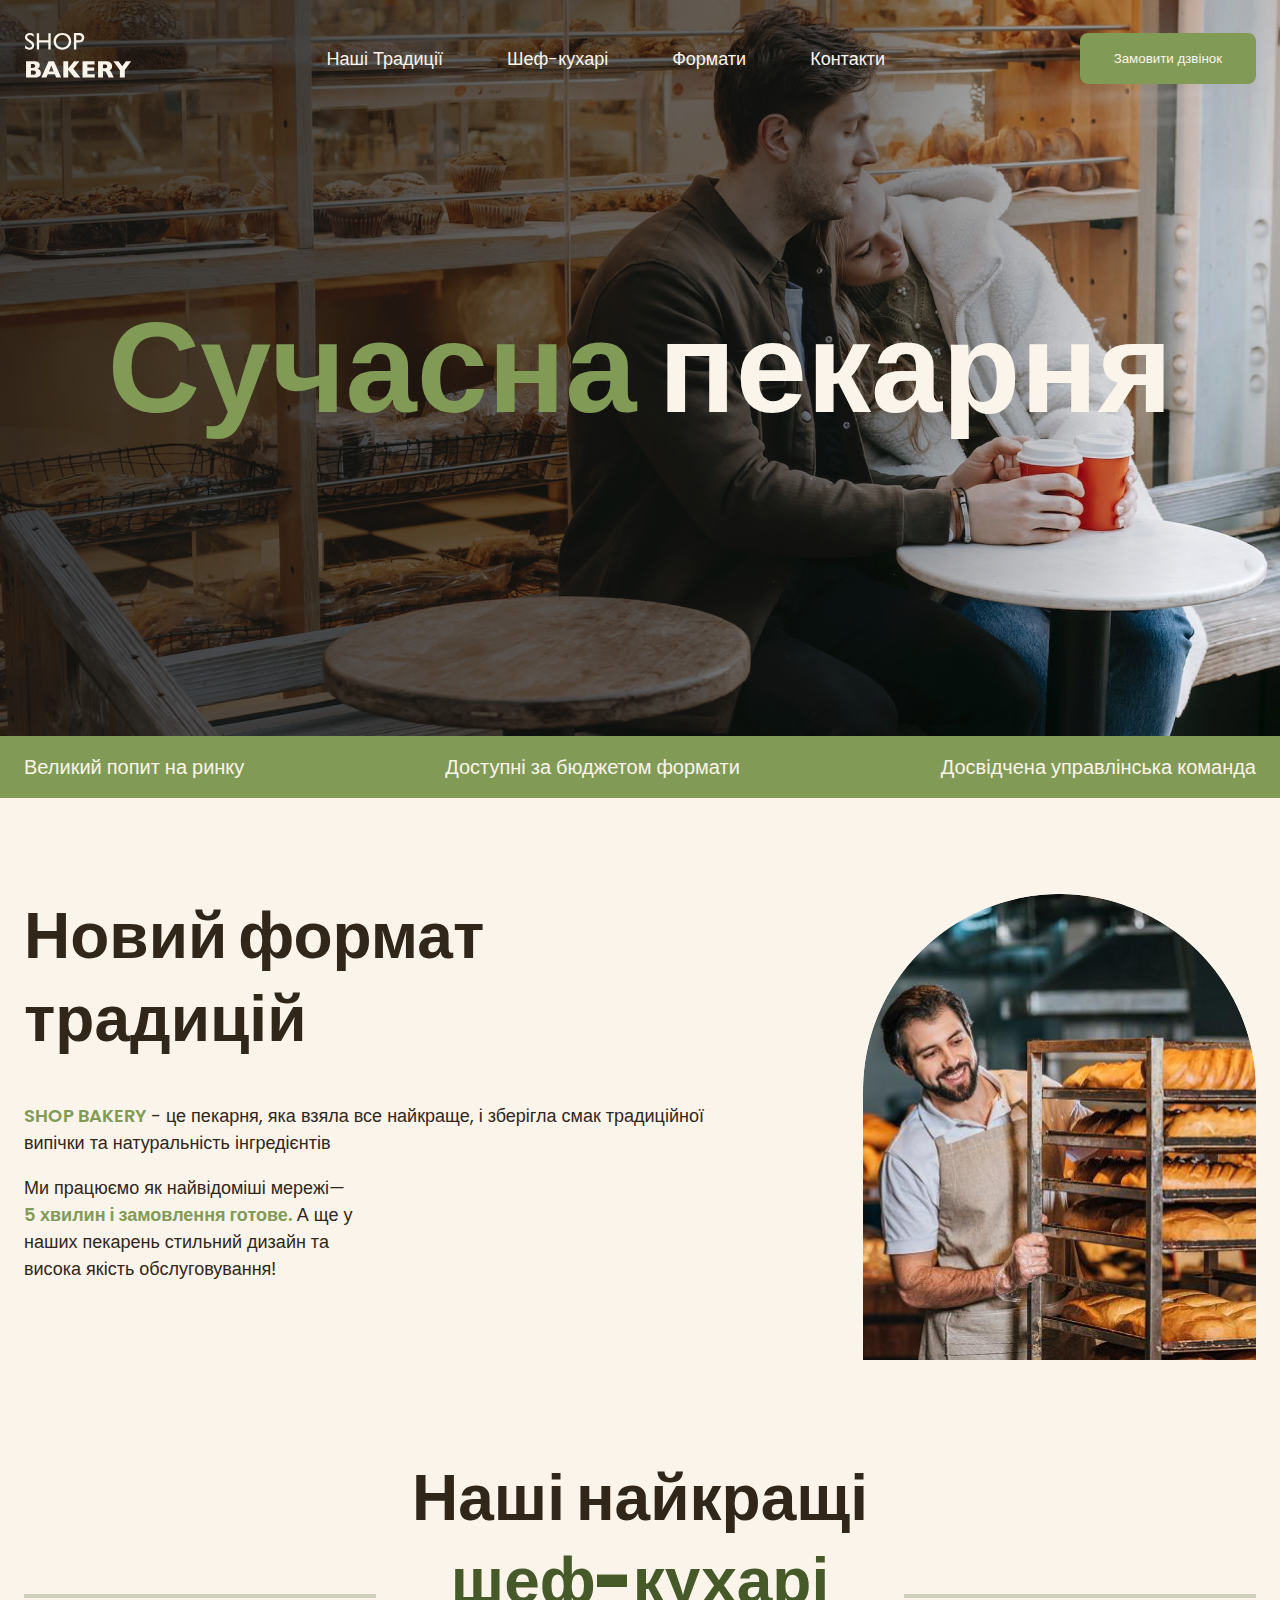
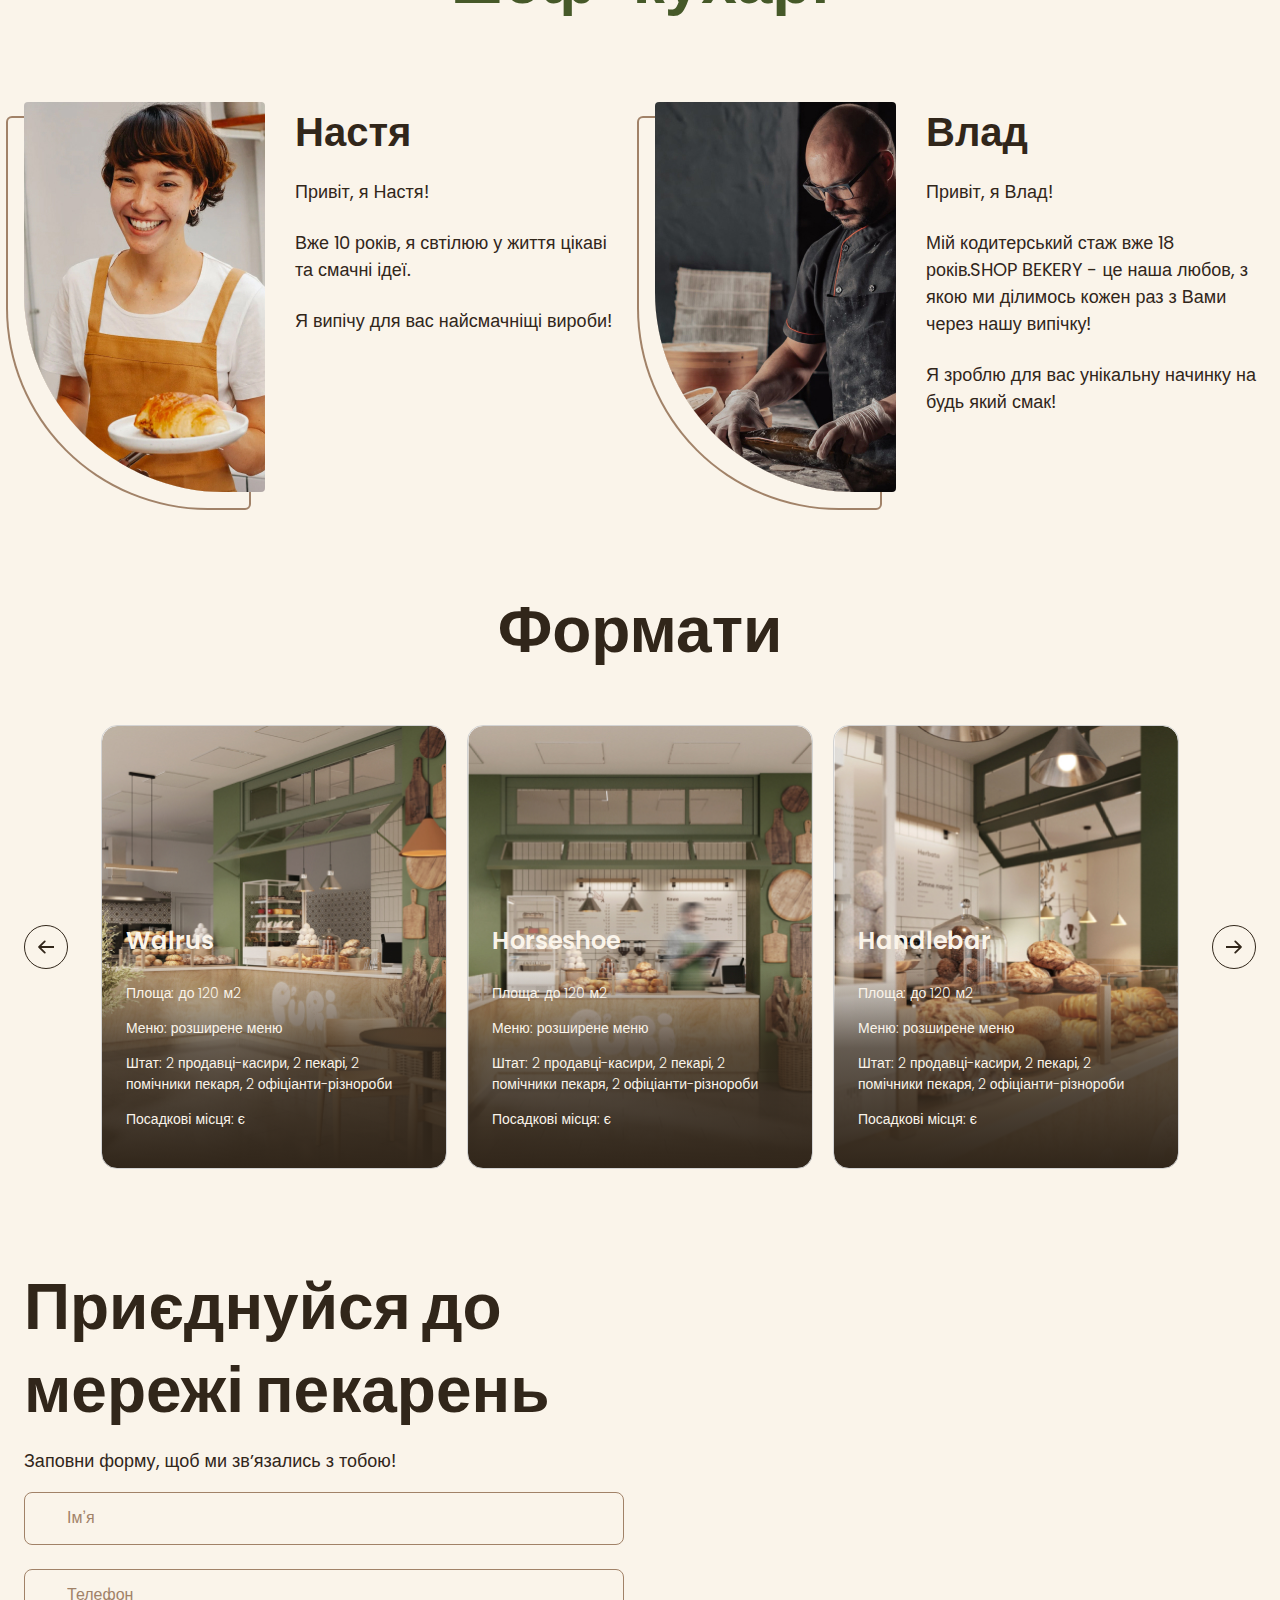
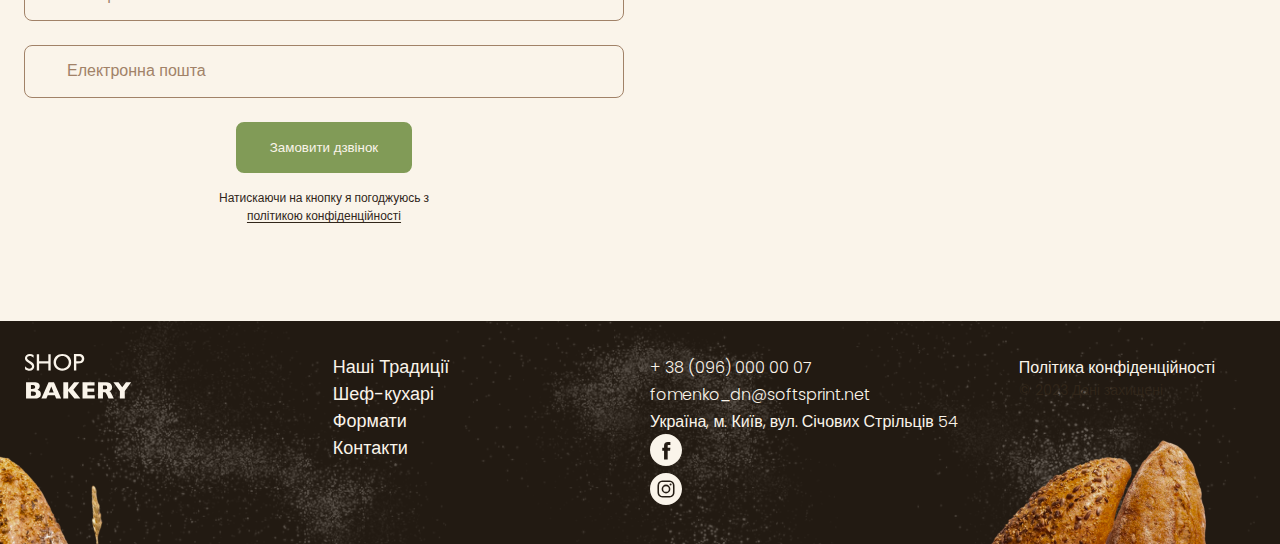
==== commit 6dad53e2: "adaptive part 1" ====
--- a/index.html
+++ b/index.html
@@ -24,9 +24,20 @@
               <li><a class="link" href="#contact-section">Контакти</a></li>
             </ul>
           </nav>
-          <button class="button modal-btn-open" type="button">
+          <button class="header__button button modal-btn-open" type="button">
             Замовити дзвінок
           </button>
+          <button class="header__burger menu-btn-open">
+            <svg width="24" height="24">
+              <use href="./images/icons.svg#icon-menu"></use>
+            </svg>
+          </button>
+
+          <div class="mobile-menu">
+            <button class="mobile-menu__btn-close menu-btn-close" type="button">
+              Close
+            </button>
+          </div>
         </div>
       </div>
     </header>
@@ -36,6 +47,12 @@
           <h1 class="hero-section__title">
             <span class="text-brand">Сучасна</span> пекарня
           </h1>
+          <button
+            class="hero-section__button button modal-btn-open"
+            type="button"
+          >
+            Замовити дзвінок
+          </button>
         </div>
       </section>
       <section class="advantages-section">
@@ -78,6 +95,7 @@
               </p>
             </div>
             <img
+              class="traditions-section__image"
               src="./images/baker-man.jpg"
               alt="Baker man is looking to bread with smile"
             />
@@ -415,5 +433,6 @@
     </div>
 
     <script src="./js/modal.js"></script>
+    <script src="./js/mobile-menu.js"></script>
   </body>
 </html>
--- a/css/main.min.css
+++ b/css/main.min.css
@@ -1 +1 @@
-@font-face{font-display:swap;font-family:"Poppins";font-style:normal;font-weight:300;src:url("../fonts/poppins-v20-latin-300.woff2") format("woff2")}@font-face{font-display:swap;font-family:"Poppins";font-style:normal;font-weight:400;src:url("../fonts/poppins-v20-latin-regular.woff2") format("woff2")}@font-face{font-display:swap;font-family:"Poppins";font-style:normal;font-weight:600;src:url("../fonts/poppins-v20-latin-600.woff2") format("woff2")}@font-face{font-display:swap;font-family:"Poppins";font-style:normal;font-weight:900;src:url("../fonts/poppins-v20-latin-900.woff2") format("woff2")}:root{--color-primary-dark: #31261a;--color-primary-light: #faf4ea;--color-secondary-dark: #a18268;--color-brand-dark: #465929;--color-brand-normal: #819b57;--color-brand-light: #cfcfbc}body{color:var(--color-primary-dark);background-color:var(--color-primary-light);font-family:Poppins,sans-serif;font-size:18px;line-height:1.5;font-weight:400;margin:0}h1,h2,h3,h4,h5,h6,p{margin-top:0}a{display:inline-block}address{font-style:normal}ul{list-style-type:none;margin:0;padding:0}*,*::before,*::after{-webkit-box-sizing:border-box;box-sizing:border-box}.visually-hidden{position:absolute;left:-10000px;top:auto;width:1px;height:1px;overflow:hidden}.text-brand{color:var(--color-brand-normal)}.text-brand-dark{color:var(--color-brand-dark)}.text-bold{font-weight:600}.text-uppercase{text-transform:uppercase}.button{background:var(--color-brand-normal);color:var(--color-primary-light);border:2px solid var(--color-brand-normal);border-radius:8px;cursor:pointer;padding:16px 32px}.button:hover{background-color:rgba(0,0,0,0);color:#465929}.button:disabled{color:var(--color-brand-dark);background-color:rgba(0,0,0,0);border-color:currentColor;cursor:not-allowed}.carousel-button{display:-webkit-box;display:-ms-flexbox;display:flex;-webkit-box-align:center;-ms-flex-align:center;align-items:center;-webkit-box-pack:center;-ms-flex-pack:center;justify-content:center;width:44px;height:44px;background-color:rgba(0,0,0,0);fill:var(--color-primary-dark);border:1px solid var(--color-primary-dark);border-radius:50%;cursor:pointer;-ms-flex-negative:0;flex-shrink:0}.carousel-button.next{-webkit-transform:rotate(180deg);transform:rotate(180deg)}.carousel-button:hover{background-color:var(--color-primary-dark);fill:var(--color-primary-light)}.chef-card{display:-webkit-box;display:-ms-flexbox;display:flex;gap:30px}.chef-card__photo{border-radius:4px 4px 4px 200px;-webkit-box-shadow:-16px 16px 0 0 var(--color-primary-light),-16px 16px 0 2px var(--color-secondary-dark);box-shadow:-16px 16px 0 0 var(--color-primary-light),-16px 16px 0 2px var(--color-secondary-dark)}.chef-card__title{margin-bottom:16px;font-size:40px;font-weight:600}.chef-card__text{margin-bottom:24px}.chef-card__text:last-child{margin-bottom:0}.format-card{position:relative;display:-webkit-box;display:-ms-flexbox;display:flex;-webkit-box-orient:vertical;-webkit-box-direction:normal;-ms-flex-direction:column;flex-direction:column;-webkit-box-pack:end;-ms-flex-pack:end;justify-content:flex-end;border-radius:16px;border:1px solid #d3d3d3;height:444px;padding:24px;background-image:-webkit-gradient(linear, left top, left bottom, color-stop(55.21%, rgba(49, 38, 26, 0)), color-stop(72.92%, rgba(49, 38, 26, 0.71)), to(var(--color-primary-dark)));background-image:linear-gradient(180deg, rgba(49, 38, 26, 0) 55.21%, rgba(49, 38, 26, 0.71) 72.92%, var(--color-primary-dark) 100%);border-radius:16px;-webkit-transition:-webkit-transform .3s;transition:-webkit-transform .3s;transition:transform .3s;transition:transform .3s, -webkit-transform .3s;overflow:hidden}.format-card:hover{-webkit-transform:scale(1.05);transform:scale(1.05)}.format-card__image{position:absolute;top:0;left:0;width:100%;height:100%;z-index:-1}.format-card__title{font-size:24px;font-weight:600;color:var(--color-primary-light)}.format-card__text{font-size:14px;font-weight:300;color:var(--color-primary-light)}.link{color:var(--color-primary-light);line-height:1.5;text-decoration:none;-webkit-transition:color .3s;transition:color .3s}.link:hover{color:var(--color-brand-normal)}.input{position:relative}.input__label{position:absolute;top:16px;left:42px}.input__control{padding:16px 42px;width:100%;font-size:16px;line-height:1.17;border:1px solid var(--color-secondary-dark);border-radius:8px;background-color:rgba(0,0,0,0)}.input__control:focus{border-color:var(--color-brand-normal);outline:none}.input__control::-webkit-input-placeholder{color:var(--color-secondary-dark);font-size:16px;line-height:1.17}.input__control::-moz-placeholder{color:var(--color-secondary-dark);font-size:16px;line-height:1.17}.input__control:-ms-input-placeholder{color:var(--color-secondary-dark);font-size:16px;line-height:1.17}.input__control::-ms-input-placeholder{color:var(--color-secondary-dark);font-size:16px;line-height:1.17}.input__control::placeholder{color:var(--color-secondary-dark);font-size:16px;line-height:1.17}.input__control:focus::-webkit-input-placeholder{color:var(--color-primary-dark)}.input__control:focus::-moz-placeholder{color:var(--color-primary-dark)}.input__control:focus:-ms-input-placeholder{color:var(--color-primary-dark)}.input__control:focus::-ms-input-placeholder{color:var(--color-primary-dark)}.input__control:focus::placeholder{color:var(--color-primary-dark)}.container{width:100%;max-width:1288px;margin:0 auto;padding:0 24px}.section{padding:48px 0}.section__title{font-size:64px;font-weight:900;line-height:1.3;color:var(--color-primary-dark)}.section__title--centered{text-align:center}.header{position:absolute;top:0;left:0;width:100%;padding-top:32px}.header__container{display:-webkit-box;display:-ms-flexbox;display:flex;-webkit-box-align:center;-ms-flex-align:center;align-items:center;gap:40px}.header__nav{display:-webkit-box;display:-ms-flexbox;display:flex;-webkit-box-align:center;-ms-flex-align:center;align-items:center;-webkit-box-flex:1;-ms-flex-positive:1;flex-grow:1;gap:40px}.header__menu{display:-webkit-box;display:-ms-flexbox;display:flex;gap:64px;-webkit-box-flex:1;-ms-flex-positive:1;flex-grow:1;-webkit-box-pack:center;-ms-flex-pack:center;justify-content:center}.hero-section{padding:272px 0;background-image:linear-gradient(102.76deg, rgba(18, 18, 17, 0.78) 2.03%, rgba(18, 18, 17, 0.6) 58.46%, rgba(18, 18, 17, 0) 90.36%),url("../images/hero-section-background.jpg");background-repeat:no-repeat;background-position:center top;background-size:cover}.hero-section__title{color:var(--color-primary-light);text-align:center;font-size:128px;font-weight:900;margin-bottom:0}.advantages-section{background-color:var(--color-brand-normal);padding:16px 0}.advantages-section__list{color:var(--color-primary-light);display:-webkit-box;display:-ms-flexbox;display:flex;-webkit-box-pack:justify;-ms-flex-pack:justify;justify-content:space-between;gap:40px}.advantages-section__item{font-size:20px;font-weight:300}.traditions-section{padding-top:96px}.traditions-section__container{display:-webkit-box;display:-ms-flexbox;display:flex;-webkit-box-pack:justify;-ms-flex-pack:justify;justify-content:space-between;gap:40px}.traditions-section__content{max-width:710px}.traditions-section__title{margin-bottom:42px}.traditions-section__text--limited{max-width:330px}.chefs-section__title{margin-bottom:80px;margin:0 auto 80px;position:relative}.chefs-section__title::before,.chefs-section__title::after{content:"";display:block;width:352px;border:2px solid var(--color-brand-light);position:absolute;bottom:24px}.chefs-section__title::before{left:0}.chefs-section__title::after{right:0}.chefs-section__list{display:-webkit-box;display:-ms-flexbox;display:flex;-ms-flex-wrap:wrap;flex-wrap:wrap;gap:40px 30px}.chefs-section__item{-ms-flex-preferred-size:calc((100% - 30px)/2);flex-basis:calc((100% - 30px)/2)}.formats-section__container{display:-webkit-box;display:-ms-flexbox;display:flex;gap:33px;-webkit-box-align:center;-ms-flex-align:center;align-items:center}.formats-section__list{display:-webkit-box;display:-ms-flexbox;display:flex;-ms-flex-wrap:wrap;flex-wrap:wrap;gap:20px}.formats-section__item{-ms-flex-preferred-size:calc((100% - 40px)/3);flex-basis:calc((100% - 40px)/3)}.contact-section{padding-bottom:96px}.contact-section__container{display:-webkit-box;display:-ms-flexbox;display:flex;gap:32px}.contact-section__title{margin-bottom:16px}.contact-section__form-field{margin-bottom:24px}.contact-section__button{display:block;margin:0 auto 16px}.contact-section__map{-ms-flex-negative:0;flex-shrink:0;border:none;border-radius:16px}.footer{padding:32px 0;position:relative;background-image:url("../images/footer-background.png");background-color:var(--color-primary-dark);background-repeat:no-repeat;background-size:cover;background-position:center}.footer::before,.footer::after{position:absolute;bottom:0;content:"";background-repeat:no-repeat}.footer::before{width:180px;height:120px;left:0;background-image:url("../images/decor-bread-small.png")}.footer::after{width:380px;height:187px;right:0;background-image:url("../images/decor-bread-large.png")}.footer-container{display:-webkit-box;display:-ms-flexbox;display:flex;gap:20px}.footer-nav,.footer-address{display:-webkit-box;display:-ms-flexbox;display:flex;-ms-flex-preferred-size:50%;flex-basis:50%;gap:20px}.footer-logo,.footer-menu,.address-list,.address-info{-webkit-box-flex:1;-ms-flex-positive:1;flex-grow:1}.address-link{color:var(--color-primary-light);font-size:16px;font-weight:300;text-decoration:none}.address-link:hover{color:var(--color-brand-normal)}.address-copyright{font-size:14px}.address-icon{fill:var(--color-primary-light)}.address-icon:hover{fill:var(--color-brand-light)}.backdrop{position:fixed;top:0;left:0;right:0;bottom:0;background-color:rgba(0,0,0,.5);display:-webkit-box;display:-ms-flexbox;display:flex;-webkit-box-pack:center;-ms-flex-pack:center;justify-content:center;padding:20px 0;-webkit-transition:opacity .3s,visibility .3s;transition:opacity .3s,visibility .3s}.backdrop.is-hidden{opacity:0;visibility:hidden;pointer-events:none}.modal{position:relative;width:100%;max-width:880px;height:100%;max-height:880px;background-color:var(--color-primary-light);border-radius:32px;padding:128px;overflow-y:auto}.modal__btn-close{position:absolute;top:40px;right:40px}.modal__form-field{margin-bottom:32px}.modal__button{display:block;margin:0 auto 24px}.form-terms{max-width:220px;font-weight:500;font-size:12px;line-height:1.5;text-align:center;margin:0 auto}.form-terms__link{color:var(--color-primary-dark);text-underline-offset:2px}/*# sourceMappingURL=main.min.css.map */+@font-face{font-display:swap;font-family:"Poppins";font-style:normal;font-weight:300;src:url("../fonts/poppins-v20-latin-300.woff2") format("woff2")}@font-face{font-display:swap;font-family:"Poppins";font-style:normal;font-weight:400;src:url("../fonts/poppins-v20-latin-regular.woff2") format("woff2")}@font-face{font-display:swap;font-family:"Poppins";font-style:normal;font-weight:600;src:url("../fonts/poppins-v20-latin-600.woff2") format("woff2")}@font-face{font-display:swap;font-family:"Poppins";font-style:normal;font-weight:900;src:url("../fonts/poppins-v20-latin-900.woff2") format("woff2")}:root{--color-primary-dark: #31261a;--color-primary-light: #faf4ea;--color-secondary-dark: #a18268;--color-brand-dark: #465929;--color-brand-normal: #819b57;--color-brand-light: #cfcfbc}*,*::before,*::after{-webkit-box-sizing:border-box;box-sizing:border-box}body{color:var(--color-primary-dark);background-color:var(--color-primary-light);font-family:Poppins,sans-serif;font-size:16px;line-height:1.5;font-weight:300;margin:0}@media screen and (min-width: 768px){body{font-size:18px;font-weight:400}}h1,h2,h3,h4,h5,h6,p{margin-top:0}a{display:inline-block}address{font-style:normal}ul{list-style-type:none;margin:0;padding:0}.visually-hidden{position:absolute;left:-10000px;top:auto;width:1px;height:1px;overflow:hidden}.text-brand{color:var(--color-brand-normal)}.text-brand-dark{color:var(--color-brand-dark)}.text-bold{font-weight:600}.text-uppercase{text-transform:uppercase}.button{display:block;background:var(--color-brand-normal);color:var(--color-primary-light);border:2px solid var(--color-brand-normal);border-radius:8px;cursor:pointer;padding:16px 32px}.button:hover{background-color:rgba(0,0,0,0);color:#465929}.carousel-button{display:-webkit-box;display:-ms-flexbox;display:flex;-webkit-box-align:center;-ms-flex-align:center;align-items:center;-webkit-box-pack:center;-ms-flex-pack:center;justify-content:center;width:44px;height:44px;background-color:rgba(0,0,0,0);fill:var(--color-primary-dark);border:1px solid var(--color-primary-dark);border-radius:50%;cursor:pointer;-ms-flex-negative:0;flex-shrink:0}.carousel-button.next{-webkit-transform:rotate(180deg);transform:rotate(180deg)}.carousel-button:hover{background-color:var(--color-primary-dark);fill:var(--color-primary-light)}.chef-card{display:-webkit-box;display:-ms-flexbox;display:flex;gap:30px}.chef-card__photo{border-radius:4px 4px 4px 200px;-webkit-box-shadow:-16px 16px 0 0 var(--color-primary-light),-16px 16px 0 2px var(--color-secondary-dark);box-shadow:-16px 16px 0 0 var(--color-primary-light),-16px 16px 0 2px var(--color-secondary-dark)}.chef-card__title{margin-bottom:16px;font-size:40px;font-weight:600}.chef-card__text{margin-bottom:24px}.chef-card__text:last-child{margin-bottom:0}.format-card{position:relative;display:-webkit-box;display:-ms-flexbox;display:flex;-webkit-box-orient:vertical;-webkit-box-direction:normal;-ms-flex-direction:column;flex-direction:column;-webkit-box-pack:end;-ms-flex-pack:end;justify-content:flex-end;border-radius:16px;border:1px solid #d3d3d3;height:444px;padding:24px;background-image:-webkit-gradient(linear, left top, left bottom, color-stop(55.21%, rgba(49, 38, 26, 0)), color-stop(72.92%, rgba(49, 38, 26, 0.71)), to(var(--color-primary-dark)));background-image:linear-gradient(180deg, rgba(49, 38, 26, 0) 55.21%, rgba(49, 38, 26, 0.71) 72.92%, var(--color-primary-dark) 100%);border-radius:16px;-webkit-transition:-webkit-transform .3s;transition:-webkit-transform .3s;transition:transform .3s;transition:transform .3s, -webkit-transform .3s;overflow:hidden}.format-card:hover{-webkit-transform:scale(1.05);transform:scale(1.05)}.format-card__image{position:absolute;top:0;left:0;width:100%;height:100%;z-index:-1}.format-card__title{font-size:24px;font-weight:600;color:var(--color-primary-light)}.format-card__text{font-size:14px;font-weight:300;color:var(--color-primary-light)}.link{color:var(--color-primary-light);line-height:1.5;text-decoration:none;-webkit-transition:color .3s;transition:color .3s}.link:hover{color:var(--color-brand-normal)}.input{position:relative}.input__label{position:absolute;top:16px;left:42px}.input__control{padding:16px 42px;width:100%;font-size:16px;line-height:1.17;border:1px solid var(--color-secondary-dark);border-radius:8px;background-color:rgba(0,0,0,0)}.input__control:focus{border-color:var(--color-brand-normal);outline:none}.input__control::-webkit-input-placeholder{color:var(--color-secondary-dark);font-size:16px;line-height:1.17}.input__control::-moz-placeholder{color:var(--color-secondary-dark);font-size:16px;line-height:1.17}.input__control:-ms-input-placeholder{color:var(--color-secondary-dark);font-size:16px;line-height:1.17}.input__control::-ms-input-placeholder{color:var(--color-secondary-dark);font-size:16px;line-height:1.17}.input__control::placeholder{color:var(--color-secondary-dark);font-size:16px;line-height:1.17}.input__control:focus::-webkit-input-placeholder{color:var(--color-primary-dark)}.input__control:focus::-moz-placeholder{color:var(--color-primary-dark)}.input__control:focus:-ms-input-placeholder{color:var(--color-primary-dark)}.input__control:focus::-ms-input-placeholder{color:var(--color-primary-dark)}.input__control:focus::placeholder{color:var(--color-primary-dark)}.container{width:100%;max-width:1288px;margin:0 auto;padding:0 24px}.section{padding:20px 0}@media screen and (min-width: 768px){.section{padding:48px 0}}.section__title{font-size:32px;font-weight:900;line-height:1.5}@media screen and (min-width: 768px){.section__title{font-size:64px;line-height:1.3}}.section__title--centered{text-align:center}.header{position:absolute;top:0;left:0;width:100%;padding-top:16px}@media screen and (min-width: 1280px){.header{padding-top:32px}}.header__container{display:-webkit-box;display:-ms-flexbox;display:flex;-webkit-box-align:center;-ms-flex-align:center;align-items:center;gap:40px}.header__nav{display:-webkit-box;display:-ms-flexbox;display:flex;-webkit-box-align:center;-ms-flex-align:center;align-items:center;-webkit-box-flex:1;-ms-flex-positive:1;flex-grow:1;gap:40px}.header__menu{display:none}@media screen and (min-width: 1280px){.header__menu{display:-webkit-box;display:-ms-flexbox;display:flex;gap:64px;-webkit-box-flex:1;-ms-flex-positive:1;flex-grow:1;-webkit-box-pack:center;-ms-flex-pack:center;justify-content:center}}.header__button{display:none}@media screen and (min-width: 1280px){.header__button{display:block}}.header__burger{background-color:rgba(0,0,0,0);border:none;width:24px;height:24px;padding:0;fill:var(--color-primary-light)}@media screen and (min-width: 1280px){.header__burger{display:none}}.hero-section{padding:124px 0;background-image:linear-gradient(102.76deg, rgba(18, 18, 17, 0.78) 2.03%, rgba(18, 18, 17, 0.6) 58.46%, rgba(18, 18, 17, 0) 90.36%),url("../images/hero-section-background.jpg");background-repeat:no-repeat;background-position:center top;background-size:cover}@media screen and (min-width: 1280px){.hero-section{padding:272px 0}}@media screen and (min-device-pixel-ratio: 2),(-webkit-min-device-pixel-ratio: 2),(min-resolution: 192dpi),(min-resolution: 2dppx){.hero-section{background-image:linear-gradient(102.76deg, rgba(18, 18, 17, 0.78) 2.03%, rgba(18, 18, 17, 0.6) 58.46%, rgba(18, 18, 17, 0) 90.36%),url("../images/hero-section-background@2x.jpg")}}.hero-section__title{margin-bottom:48px;color:var(--color-primary-light);text-align:center;font-size:67px;line-height:1;font-weight:900}@media screen and (min-width: 1280px){.hero-section__title{margin-bottom:0;font-size:128px;line-height:1.5}}.hero-section__button{margin:0 auto}@media screen and (min-width: 1280px){.hero-section__button{display:none}}.advantages-section{padding:16px 0}@media screen and (min-width: 768px){.advantages-section{background-color:var(--color-brand-normal)}}.advantages-section__list{display:-webkit-box;display:-ms-flexbox;display:flex;-webkit-box-orient:vertical;-webkit-box-direction:normal;-ms-flex-direction:column;flex-direction:column;gap:16px;padding:24px 40px;background-color:var(--color-brand-light);border-radius:24px}@media screen and (min-width: 768px){.advantages-section__list{-webkit-box-orient:horizontal;-webkit-box-direction:normal;-ms-flex-direction:row;flex-direction:row;-webkit-box-pack:justify;-ms-flex-pack:justify;justify-content:space-between;gap:40px;background-color:rgba(0,0,0,0);border-radius:0;padding:0}}.advantages-section__item{font-size:14px;font-weight:300}@media screen and (min-width: 768px){.advantages-section__item{color:var(--color-primary-light);font-size:20px}}.traditions-section{padding-top:40px}@media screen and (min-width: 768px){.traditions-section{padding-top:96px}}.traditions-section__container{display:-webkit-box;display:-ms-flexbox;display:flex;-webkit-box-align:start;-ms-flex-align:start;align-items:start;-webkit-box-pack:justify;-ms-flex-pack:justify;justify-content:space-between;gap:40px}.traditions-section__content{max-width:710px}.traditions-section__title{margin-bottom:42px}.traditions-section__text--limited{max-width:330px}.traditions-section__image{display:none;border-radius:400px 400px 0px 0px}@media screen and (min-width: 768px){.traditions-section__image{display:block}}.chefs-section__title{margin-bottom:80px;margin:0 auto 80px;position:relative}.chefs-section__title::before,.chefs-section__title::after{content:"";display:block;width:352px;border:2px solid var(--color-brand-light);position:absolute;bottom:24px}.chefs-section__title::before{left:0}.chefs-section__title::after{right:0}.chefs-section__list{display:-webkit-box;display:-ms-flexbox;display:flex;-ms-flex-wrap:wrap;flex-wrap:wrap;gap:40px 30px}.chefs-section__item{-ms-flex-preferred-size:calc((100% - 30px)/2);flex-basis:calc((100% - 30px)/2)}.formats-section__container{display:-webkit-box;display:-ms-flexbox;display:flex;gap:33px;-webkit-box-align:center;-ms-flex-align:center;align-items:center}.formats-section__list{display:-webkit-box;display:-ms-flexbox;display:flex;-ms-flex-wrap:wrap;flex-wrap:wrap;gap:20px}.formats-section__item{-ms-flex-preferred-size:calc((100% - 40px)/3);flex-basis:calc((100% - 40px)/3)}.contact-section{padding-bottom:96px}.contact-section__container{display:-webkit-box;display:-ms-flexbox;display:flex;gap:32px}.contact-section__title{margin-bottom:16px}.contact-section__form-field{margin-bottom:24px}.contact-section__button{display:block;margin:0 auto 16px}.contact-section__map{-ms-flex-negative:0;flex-shrink:0;border:none;border-radius:16px}.footer{padding:32px 0;position:relative;background-image:url("../images/footer-background.png");background-color:var(--color-primary-dark);background-repeat:no-repeat;background-size:cover;background-position:center}.footer::before,.footer::after{position:absolute;bottom:0;content:"";background-repeat:no-repeat}.footer::before{width:180px;height:120px;left:0;background-image:url("../images/decor-bread-small.png")}.footer::after{width:380px;height:187px;right:0;background-image:url("../images/decor-bread-large.png")}.footer-container{display:-webkit-box;display:-ms-flexbox;display:flex;gap:20px}.footer-nav,.footer-address{display:-webkit-box;display:-ms-flexbox;display:flex;-ms-flex-preferred-size:50%;flex-basis:50%;gap:20px}.footer-logo,.footer-menu,.address-list,.address-info{-webkit-box-flex:1;-ms-flex-positive:1;flex-grow:1}.address-link{color:var(--color-primary-light);font-size:16px;font-weight:300;text-decoration:none}.address-link:hover{color:var(--color-brand-normal)}.address-copyright{font-size:14px}.address-icon{fill:var(--color-primary-light)}.address-icon:hover{fill:var(--color-brand-light)}.mobile-menu{position:fixed;top:0;left:0;width:100%;height:100%;background-color:var(--color-primary-light);-webkit-transform:translateX(100%);transform:translateX(100%);-webkit-transition:-webkit-transform .3s;transition:-webkit-transform .3s;transition:transform .3s;transition:transform .3s, -webkit-transform .3s}.mobile-menu.is-open{-webkit-transform:translateX(0);transform:translateX(0)}.mobile-menu__btn-close{position:absolute;top:16px;right:24px}.backdrop{position:fixed;top:0;left:0;right:0;bottom:0;background-color:rgba(0,0,0,.5);display:-webkit-box;display:-ms-flexbox;display:flex;-webkit-box-pack:center;-ms-flex-pack:center;justify-content:center;padding:20px 0;-webkit-transition:opacity .3s,visibility .3s;transition:opacity .3s,visibility .3s}.backdrop.is-hidden{opacity:0;visibility:hidden;pointer-events:none}.modal{position:relative;width:100%;max-width:880px;height:100%;max-height:880px;background-color:var(--color-primary-light);border-radius:32px;padding:128px;overflow-y:auto}.modal__btn-close{position:absolute;top:40px;right:40px}.modal__form-field{margin-bottom:32px}.modal__button{margin:0 auto 24px}.form-terms{max-width:220px;font-weight:500;font-size:12px;line-height:1.5;text-align:center;margin:0 auto}.form-terms__link{color:var(--color-primary-dark);text-underline-offset:2px}/*# sourceMappingURL=main.min.css.map */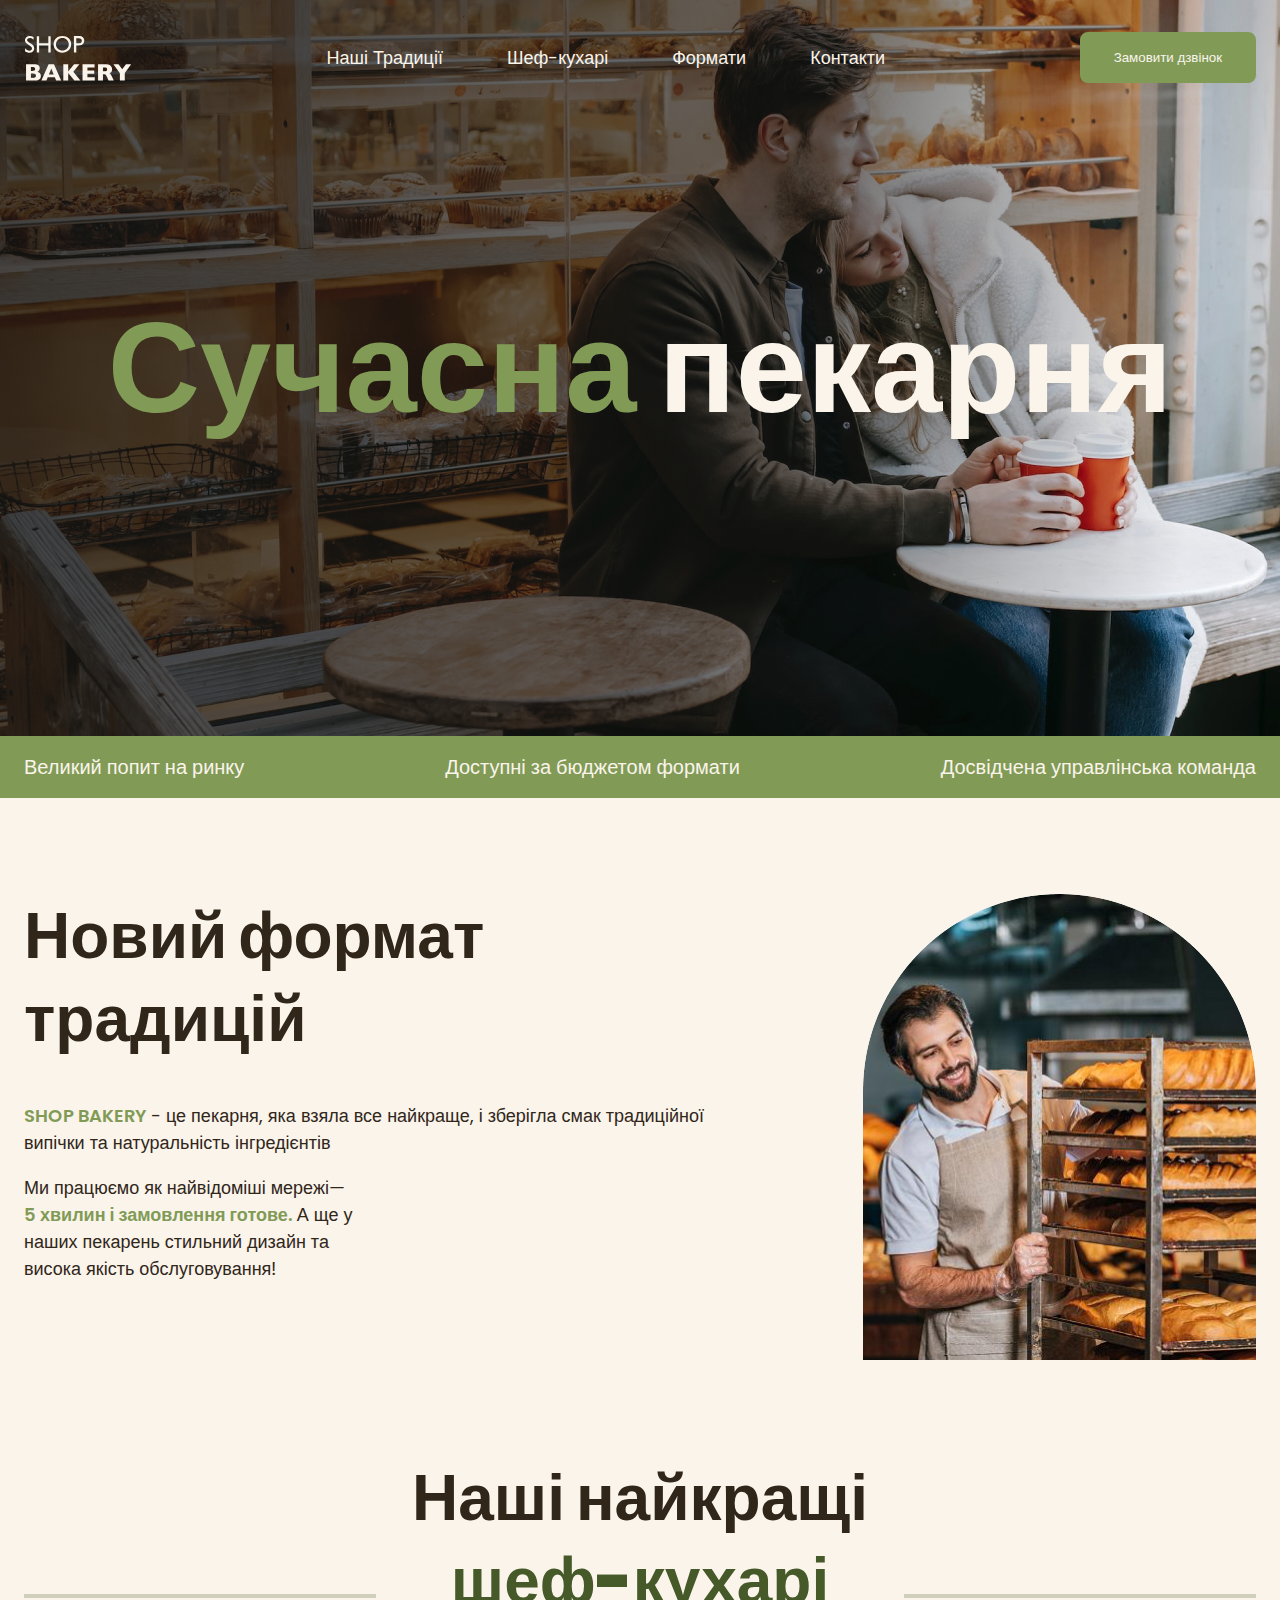
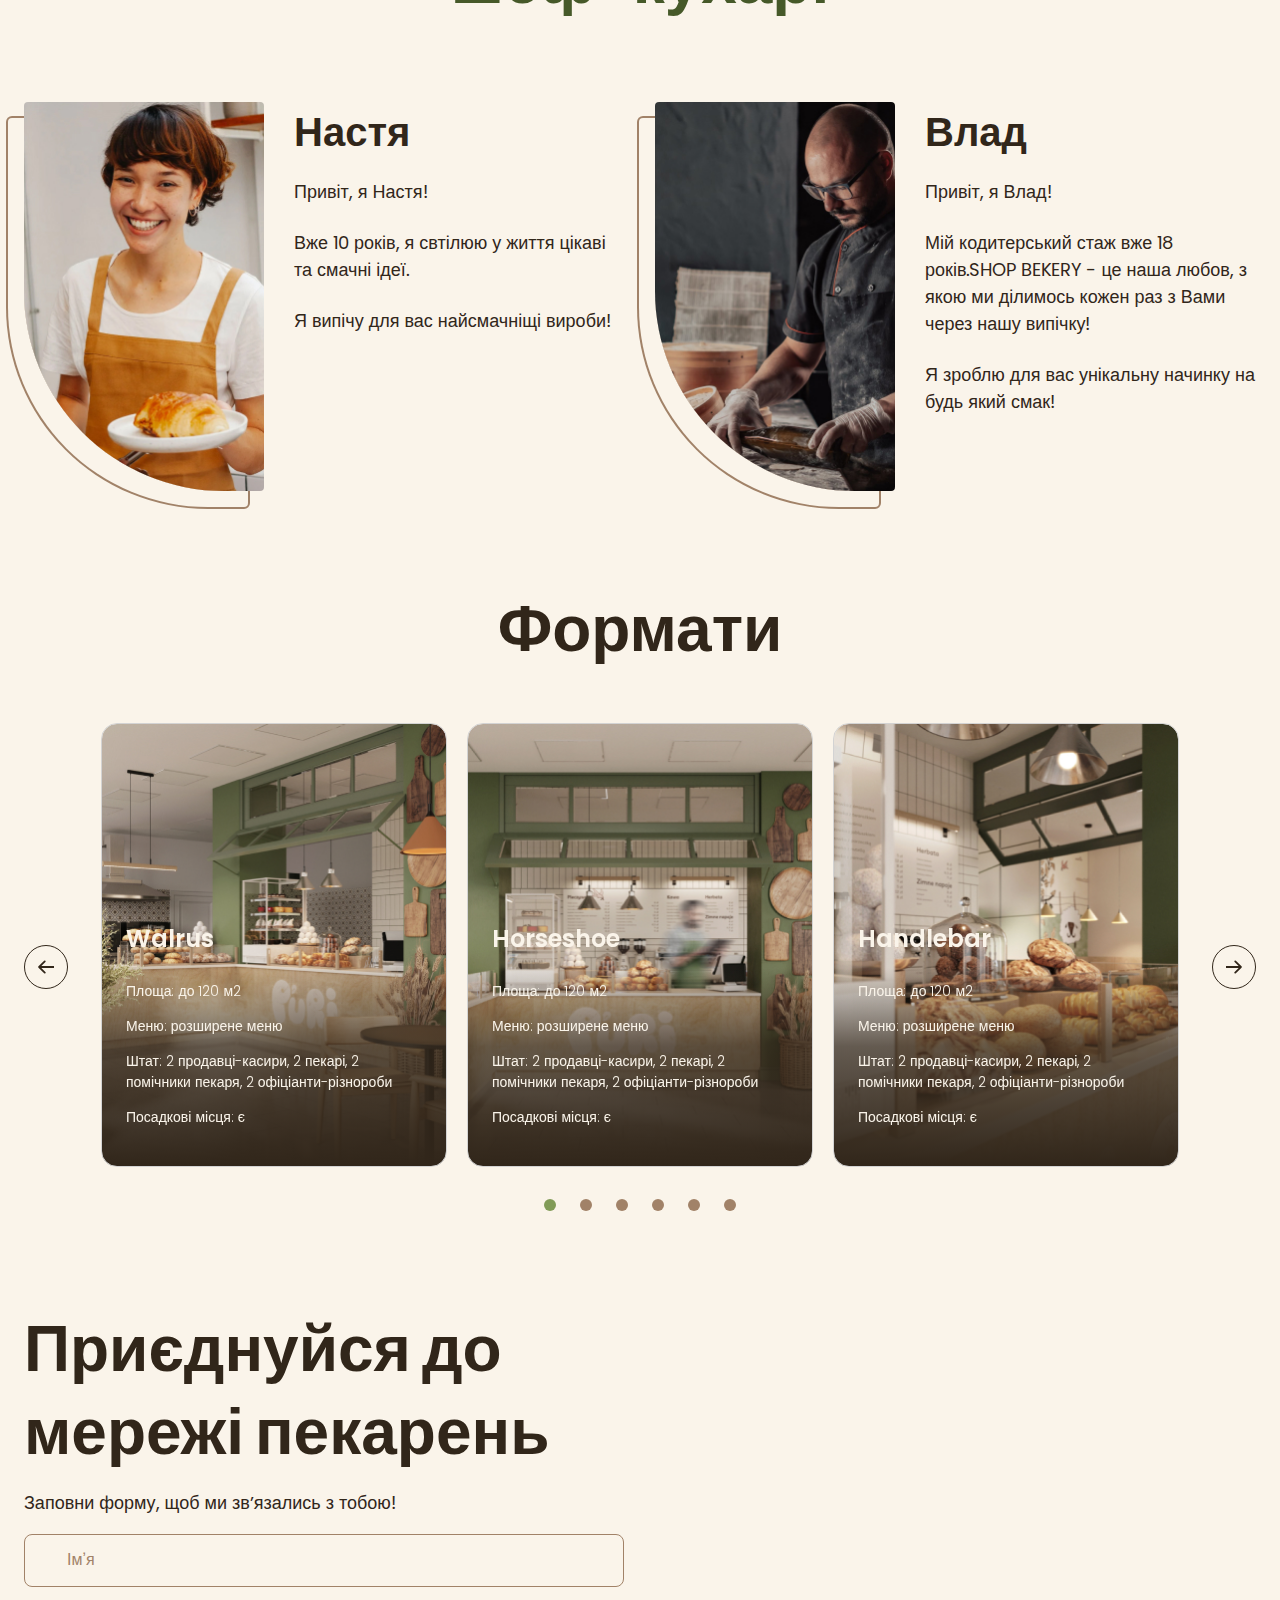
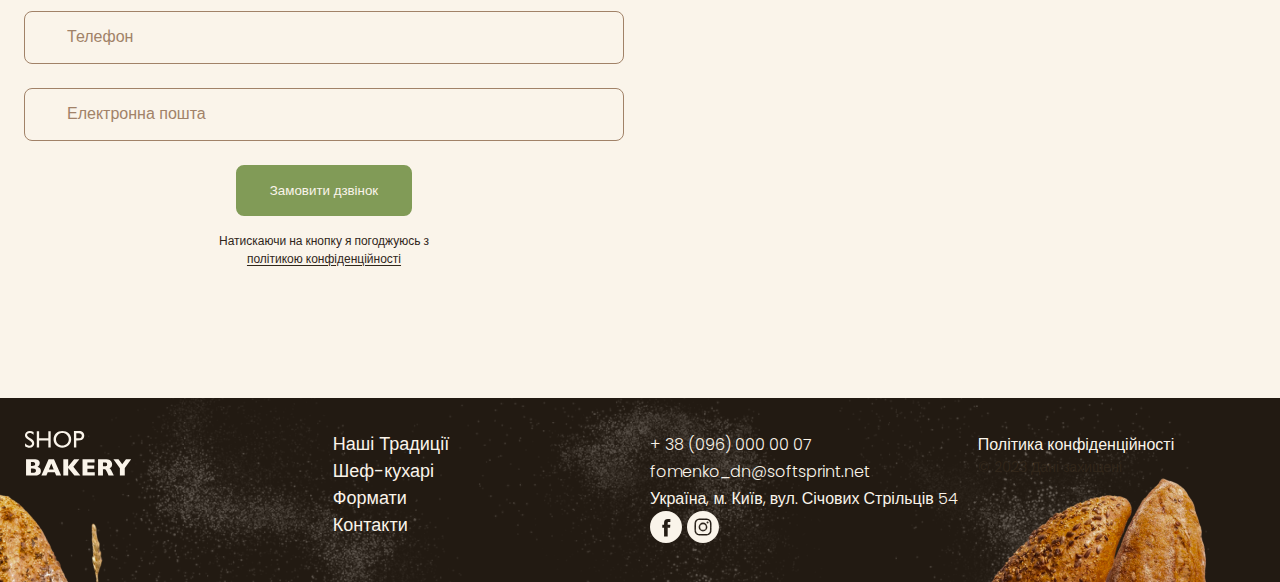
==== commit e2bb5e49: "finish adaptive" ====
--- a/index.html
+++ b/index.html
@@ -6,6 +6,10 @@
     <title>Backery</title>
     <!-- Styles -->
     <link rel="stylesheet" href="./css/main.min.css" />
+    <link
+      rel="stylesheet"
+      href="https://cdn.jsdelivr.net/npm/swiper@11/swiper-bundle.min.css"
+    />
   </head>
   <body>
     <header class="header">
@@ -161,72 +165,143 @@
           >
             Формати
           </h2>
-          <div class="formats-section__container">
-            <button class="carousel-button" type="button">
+          <div class="formats-section__slider">
+            <button
+              class="formats-section__button carousel-button prev"
+              type="button"
+            >
               <svg width="16" height="16">
                 <use href="./images/icons.svg#icon-arrow"></use>
               </svg>
             </button>
-            <ul class="formats-section__list">
-              <li class="formats-section__item">
-                <article class="format-card">
-                  <img
-                    class="format-card__image"
-                    src="./images/walrus-format.jpg"
-                    alt="Walrus format"
-                  />
-                  <h3 lang="en" class="format-card__title">Walrus</h3>
-                  <div class="format-card__text">
-                    <p>Площа: до 120 м2</p>
-                    <p>Меню: розширене меню</p>
-                    <p>
-                      Штат: 2 продавці-касири, 2 пекарі, 2 помічники пекаря, 2
-                      офіціанти-різнороби
-                    </p>
-                    <p>Посадкові місця: є</p>
-                  </div>
-                </article>
-              </li>
-              <li class="formats-section__item">
-                <article class="format-card">
-                  <img
-                    class="format-card__image"
-                    src="./images/horseshoe-format.jpg"
-                    alt="Horseshoe format"
-                  />
-                  <h3 lang="en" class="format-card__title">Horseshoe</h3>
-                  <div class="format-card__text">
-                    <p>Площа: до 120 м2</p>
-                    <p>Меню: розширене меню</p>
-                    <p>
-                      Штат: 2 продавці-касири, 2 пекарі, 2 помічники пекаря, 2
-                      офіціанти-різнороби
-                    </p>
-                    <p>Посадкові місця: є</p>
-                  </div>
-                </article>
-              </li>
-              <li class="formats-section__item">
-                <article class="format-card">
-                  <img
-                    class="format-card__image"
-                    src="./images/handlebar-format.jpg"
-                    alt="Handlebar format"
-                  />
-                  <h3 lang="en" class="format-card__title">Handlebar</h3>
-                  <div class="format-card__text">
-                    <p>Площа: до 120 м2</p>
-                    <p>Меню: розширене меню</p>
-                    <p>
-                      Штат: 2 продавці-касири, 2 пекарі, 2 помічники пекаря, 2
-                      офіціанти-різнороби
-                    </p>
-                    <p>Посадкові місця: є</p>
-                  </div>
-                </article>
-              </li>
-            </ul>
-            <button class="carousel-button next" type="button">
+            <div class="formats-section__container swiper-container">
+              <ul class="formats-section__list swiper-wrapper">
+                <li class="swiper-slide">
+                  <article class="format-card">
+                    <img
+                      class="format-card__image"
+                      src="./images/walrus-format.jpg"
+                      alt="Walrus format"
+                    />
+                    <h3 lang="en" class="format-card__title">Walrus</h3>
+                    <div class="format-card__text">
+                      <p>Площа: до 120 м2</p>
+                      <p>Меню: розширене меню</p>
+                      <p>
+                        Штат: 2 продавці-касири, 2 пекарі, 2 помічники пекаря, 2
+                        офіціанти-різнороби
+                      </p>
+                      <p>Посадкові місця: є</p>
+                    </div>
+                  </article>
+                </li>
+                <li class="swiper-slide">
+                  <article class="format-card">
+                    <img
+                      class="format-card__image"
+                      src="./images/horseshoe-format.jpg"
+                      alt="Horseshoe format"
+                    />
+                    <h3 lang="en" class="format-card__title">Horseshoe</h3>
+                    <div class="format-card__text">
+                      <p>Площа: до 120 м2</p>
+                      <p>Меню: розширене меню</p>
+                      <p>
+                        Штат: 2 продавці-касири, 2 пекарі, 2 помічники пекаря, 2
+                        офіціанти-різнороби
+                      </p>
+                      <p>Посадкові місця: є</p>
+                    </div>
+                  </article>
+                </li>
+                <li class="swiper-slide">
+                  <article class="format-card">
+                    <img
+                      class="format-card__image"
+                      src="./images/handlebar-format.jpg"
+                      alt="Handlebar format"
+                    />
+                    <h3 lang="en" class="format-card__title">Handlebar</h3>
+                    <div class="format-card__text">
+                      <p>Площа: до 120 м2</p>
+                      <p>Меню: розширене меню</p>
+                      <p>
+                        Штат: 2 продавці-касири, 2 пекарі, 2 помічники пекаря, 2
+                        офіціанти-різнороби
+                      </p>
+                      <p>Посадкові місця: є</p>
+                    </div>
+                  </article>
+                </li>
+                <li class="swiper-slide">
+                  <article class="format-card">
+                    <img
+                      class="format-card__image"
+                      src="./images/walrus-format.jpg"
+                      alt="Walrus format"
+                    />
+                    <h3 lang="en" class="format-card__title">Walrus</h3>
+                    <div class="format-card__text">
+                      <p>Площа: до 120 м2</p>
+                      <p>Меню: розширене меню</p>
+                      <p>
+                        Штат: 2 продавці-касири, 2 пекарі, 2 помічники пекаря, 2
+                        офіціанти-різнороби
+                      </p>
+                      <p>Посадкові місця: є</p>
+                    </div>
+                  </article>
+                </li>
+                <li class="swiper-slide">
+                  <article class="format-card">
+                    <img
+                      class="format-card__image"
+                      src="./images/horseshoe-format.jpg"
+                      alt="Horseshoe format"
+                    />
+                    <h3 lang="en" class="format-card__title">Horseshoe</h3>
+                    <div class="format-card__text">
+                      <p>Площа: до 120 м2</p>
+                      <p>Меню: розширене меню</p>
+                      <p>
+                        Штат: 2 продавці-касири, 2 пекарі, 2 помічники пекаря, 2
+                        офіціанти-різнороби
+                      </p>
+                      <p>Посадкові місця: є</p>
+                    </div>
+                  </article>
+                </li>
+                <li class="swiper-slide">
+                  <article class="format-card">
+                    <img
+                      class="format-card__image"
+                      src="./images/handlebar-format.jpg"
+                      alt="Handlebar format"
+                    />
+                    <h3 lang="en" class="format-card__title">Handlebar</h3>
+                    <div class="format-card__text">
+                      <p>Площа: до 120 м2</p>
+                      <p>Меню: розширене меню</p>
+                      <p>
+                        Штат: 2 продавці-касири, 2 пекарі, 2 помічники пекаря, 2
+                        офіціанти-різнороби
+                      </p>
+                      <p>Посадкові місця: є</p>
+                    </div>
+                  </article>
+                </li>
+              </ul>
+              <div class="pagination">
+                <span class="pagination__button"></span>
+                <span class="pagination__button"></span>
+                <span class="pagination__button"></span>
+                <span class="pagination__button"></span>
+              </div>
+            </div>
+            <button
+              class="formats-section__button carousel-button next"
+              type="button"
+            >
               <svg width="16" height="16">
                 <use href="./images/icons.svg#icon-arrow"></use>
               </svg>
@@ -295,8 +370,6 @@
             <iframe
               class="contact-section__map"
               src="https://www.google.com/maps/embed?pb=!1m18!1m12!1m3!1d2573.1455565298807!2d24.0282195!3d49.8397225!2m3!1f0!2f0!3f0!3m2!1i1024!2i768!4f13.1!3m3!1m2!1s0x473add6e0d43317d%3A0xffb1273a7637a0a2!2z0L_RgNC-0YHQv9C10LrRgiDQodCy0L7QsdC-0LTQuCwgMSwg0JvRjNCy0ZbQsiwg0JvRjNCy0ZbQstGB0YzQutCwINC-0LHQu9Cw0YHRgtGMLCA3OTAwMA!5e0!3m2!1suk!2sua!4v1699645677542!5m2!1suk!2sua"
-              width="600"
-              height="450"
               allowfullscreen=""
               loading="lazy"
               referrerpolicy="no-referrer-when-downgrade"
@@ -307,14 +380,14 @@
     </main>
     <footer class="footer">
       <div class="container">
-        <div class="footer-container">
-          <nav class="footer-nav">
-            <div class="footer-logo">
+        <div class="footer__container">
+          <nav class="footer__nav">
+            <div class="footer__logo">
               <a href="#">
                 <img src="./images/logo.svg" alt="Логотип сучасної пекарні" />
               </a>
             </div>
-            <ul class="footer-menu">
+            <ul class="footer__menu">
               <li>
                 <a class="link" href="#traditions-section" target="_blank">
                   Наші Традиції
@@ -326,47 +399,50 @@
             </ul>
           </nav>
 
-          <address class="footer-address">
-            <ul class="address-list">
-              <li>
-                <a class="address-link" href="tel:+380960000007">
-                  + 38 (096) 000 00 07
-                </a>
-              </li>
-              <li>
-                <a class="address-link" href="mailto:fomenko_dn@softsprint.net">
-                  fomenko_dn@softsprint.net
-                </a>
-              </li>
-              <li>
-                <a
-                  class="address-link"
-                  href="https://maps.app.goo.gl/cuscfjnVRdoEfVT89"
-                  target="_blank"
-                >
-                  Україна, м. Київ, вул. Січових Стрільців 54
-                </a>
-              </li>
-              <li>
+          <address class="footer__address">
+            <div class="footer_address-contacts">
+              <ul class="footer__address-list">
+                <li>
+                  <a class="footer__address-link" href="tel:+380960000007">
+                    + 38 (096) 000 00 07
+                  </a>
+                </li>
+                <li>
+                  <a
+                    class="footer__address-link"
+                    href="mailto:fomenko_dn@softsprint.net"
+                  >
+                    fomenko_dn@softsprint.net
+                  </a>
+                </li>
+                <li>
+                  <a
+                    class="footer__address-link"
+                    href="https://maps.app.goo.gl/cuscfjnVRdoEfVT89"
+                    target="_blank"
+                  >
+                    Україна, м. Київ, вул. Січових Стрільців 54
+                  </a>
+                </li>
+              </ul>
+              <div class="social">
                 <a href="#">
-                  <svg class="address-icon" width="32" height="32">
+                  <svg class="footer__address-icon" width="32" height="32">
                     <use href="./images/icons.svg#icon-facebook"></use>
                   </svg>
                 </a>
-              </li>
-              <li>
                 <a href="#">
-                  <svg class="address-icon" width="32" height="32">
+                  <svg class="footer__address-icon" width="32" height="32">
                     <use href="./images/icons.svg#icon-instagram"></use>
                   </svg>
                 </a>
-              </li>
-            </ul>
-            <div class="address-info">
-              <a class="address-link" href="" target="_blank">
+              </div>
+            </div>
+            <div class="footer__address-info">
+              <a class="footer__address-link" href="" target="_blank">
                 Політика конфіденційності
               </a>
-              <p class="address-copyright">&copy; 2023 Дані захищені</p>
+              <p class="footer__address-copyright">&copy; 2023 Дані захищені</p>
             </div>
           </address>
         </div>
@@ -432,6 +508,8 @@
       </div>
     </div>
 
+    <script src="https://cdn.jsdelivr.net/npm/swiper@11/swiper-bundle.min.js"></script>
+    <script src="./js/formats.slider.js"></script>
     <script src="./js/modal.js"></script>
     <script src="./js/mobile-menu.js"></script>
   </body>
--- a/css/main.min.css
+++ b/css/main.min.css
@@ -1 +1 @@
-@font-face{font-display:swap;font-family:"Poppins";font-style:normal;font-weight:300;src:url("../fonts/poppins-v20-latin-300.woff2") format("woff2")}@font-face{font-display:swap;font-family:"Poppins";font-style:normal;font-weight:400;src:url("../fonts/poppins-v20-latin-regular.woff2") format("woff2")}@font-face{font-display:swap;font-family:"Poppins";font-style:normal;font-weight:600;src:url("../fonts/poppins-v20-latin-600.woff2") format("woff2")}@font-face{font-display:swap;font-family:"Poppins";font-style:normal;font-weight:900;src:url("../fonts/poppins-v20-latin-900.woff2") format("woff2")}:root{--color-primary-dark: #31261a;--color-primary-light: #faf4ea;--color-secondary-dark: #a18268;--color-brand-dark: #465929;--color-brand-normal: #819b57;--color-brand-light: #cfcfbc}*,*::before,*::after{-webkit-box-sizing:border-box;box-sizing:border-box}body{color:var(--color-primary-dark);background-color:var(--color-primary-light);font-family:Poppins,sans-serif;font-size:16px;line-height:1.5;font-weight:300;margin:0}@media screen and (min-width: 768px){body{font-size:18px;font-weight:400}}h1,h2,h3,h4,h5,h6,p{margin-top:0}a{display:inline-block}address{font-style:normal}ul{list-style-type:none;margin:0;padding:0}.visually-hidden{position:absolute;left:-10000px;top:auto;width:1px;height:1px;overflow:hidden}.text-brand{color:var(--color-brand-normal)}.text-brand-dark{color:var(--color-brand-dark)}.text-bold{font-weight:600}.text-uppercase{text-transform:uppercase}.button{display:block;background:var(--color-brand-normal);color:var(--color-primary-light);border:2px solid var(--color-brand-normal);border-radius:8px;cursor:pointer;padding:16px 32px}.button:hover{background-color:rgba(0,0,0,0);color:#465929}.carousel-button{display:-webkit-box;display:-ms-flexbox;display:flex;-webkit-box-align:center;-ms-flex-align:center;align-items:center;-webkit-box-pack:center;-ms-flex-pack:center;justify-content:center;width:44px;height:44px;background-color:rgba(0,0,0,0);fill:var(--color-primary-dark);border:1px solid var(--color-primary-dark);border-radius:50%;cursor:pointer;-ms-flex-negative:0;flex-shrink:0}.carousel-button.next{-webkit-transform:rotate(180deg);transform:rotate(180deg)}.carousel-button:hover{background-color:var(--color-primary-dark);fill:var(--color-primary-light)}.chef-card{display:-webkit-box;display:-ms-flexbox;display:flex;gap:30px}.chef-card__photo{border-radius:4px 4px 4px 200px;-webkit-box-shadow:-16px 16px 0 0 var(--color-primary-light),-16px 16px 0 2px var(--color-secondary-dark);box-shadow:-16px 16px 0 0 var(--color-primary-light),-16px 16px 0 2px var(--color-secondary-dark)}.chef-card__title{margin-bottom:16px;font-size:40px;font-weight:600}.chef-card__text{margin-bottom:24px}.chef-card__text:last-child{margin-bottom:0}.format-card{position:relative;display:-webkit-box;display:-ms-flexbox;display:flex;-webkit-box-orient:vertical;-webkit-box-direction:normal;-ms-flex-direction:column;flex-direction:column;-webkit-box-pack:end;-ms-flex-pack:end;justify-content:flex-end;border-radius:16px;border:1px solid #d3d3d3;height:444px;padding:24px;background-image:-webkit-gradient(linear, left top, left bottom, color-stop(55.21%, rgba(49, 38, 26, 0)), color-stop(72.92%, rgba(49, 38, 26, 0.71)), to(var(--color-primary-dark)));background-image:linear-gradient(180deg, rgba(49, 38, 26, 0) 55.21%, rgba(49, 38, 26, 0.71) 72.92%, var(--color-primary-dark) 100%);border-radius:16px;-webkit-transition:-webkit-transform .3s;transition:-webkit-transform .3s;transition:transform .3s;transition:transform .3s, -webkit-transform .3s;overflow:hidden}.format-card:hover{-webkit-transform:scale(1.05);transform:scale(1.05)}.format-card__image{position:absolute;top:0;left:0;width:100%;height:100%;z-index:-1}.format-card__title{font-size:24px;font-weight:600;color:var(--color-primary-light)}.format-card__text{font-size:14px;font-weight:300;color:var(--color-primary-light)}.link{color:var(--color-primary-light);line-height:1.5;text-decoration:none;-webkit-transition:color .3s;transition:color .3s}.link:hover{color:var(--color-brand-normal)}.input{position:relative}.input__label{position:absolute;top:16px;left:42px}.input__control{padding:16px 42px;width:100%;font-size:16px;line-height:1.17;border:1px solid var(--color-secondary-dark);border-radius:8px;background-color:rgba(0,0,0,0)}.input__control:focus{border-color:var(--color-brand-normal);outline:none}.input__control::-webkit-input-placeholder{color:var(--color-secondary-dark);font-size:16px;line-height:1.17}.input__control::-moz-placeholder{color:var(--color-secondary-dark);font-size:16px;line-height:1.17}.input__control:-ms-input-placeholder{color:var(--color-secondary-dark);font-size:16px;line-height:1.17}.input__control::-ms-input-placeholder{color:var(--color-secondary-dark);font-size:16px;line-height:1.17}.input__control::placeholder{color:var(--color-secondary-dark);font-size:16px;line-height:1.17}.input__control:focus::-webkit-input-placeholder{color:var(--color-primary-dark)}.input__control:focus::-moz-placeholder{color:var(--color-primary-dark)}.input__control:focus:-ms-input-placeholder{color:var(--color-primary-dark)}.input__control:focus::-ms-input-placeholder{color:var(--color-primary-dark)}.input__control:focus::placeholder{color:var(--color-primary-dark)}.container{width:100%;max-width:1288px;margin:0 auto;padding:0 24px}.section{padding:20px 0}@media screen and (min-width: 768px){.section{padding:48px 0}}.section__title{font-size:32px;font-weight:900;line-height:1.5}@media screen and (min-width: 768px){.section__title{font-size:64px;line-height:1.3}}.section__title--centered{text-align:center}.header{position:absolute;top:0;left:0;width:100%;padding-top:16px}@media screen and (min-width: 1280px){.header{padding-top:32px}}.header__container{display:-webkit-box;display:-ms-flexbox;display:flex;-webkit-box-align:center;-ms-flex-align:center;align-items:center;gap:40px}.header__nav{display:-webkit-box;display:-ms-flexbox;display:flex;-webkit-box-align:center;-ms-flex-align:center;align-items:center;-webkit-box-flex:1;-ms-flex-positive:1;flex-grow:1;gap:40px}.header__menu{display:none}@media screen and (min-width: 1280px){.header__menu{display:-webkit-box;display:-ms-flexbox;display:flex;gap:64px;-webkit-box-flex:1;-ms-flex-positive:1;flex-grow:1;-webkit-box-pack:center;-ms-flex-pack:center;justify-content:center}}.header__button{display:none}@media screen and (min-width: 1280px){.header__button{display:block}}.header__burger{background-color:rgba(0,0,0,0);border:none;width:24px;height:24px;padding:0;fill:var(--color-primary-light)}@media screen and (min-width: 1280px){.header__burger{display:none}}.hero-section{padding:124px 0;background-image:linear-gradient(102.76deg, rgba(18, 18, 17, 0.78) 2.03%, rgba(18, 18, 17, 0.6) 58.46%, rgba(18, 18, 17, 0) 90.36%),url("../images/hero-section-background.jpg");background-repeat:no-repeat;background-position:center top;background-size:cover}@media screen and (min-width: 1280px){.hero-section{padding:272px 0}}@media screen and (min-device-pixel-ratio: 2),(-webkit-min-device-pixel-ratio: 2),(min-resolution: 192dpi),(min-resolution: 2dppx){.hero-section{background-image:linear-gradient(102.76deg, rgba(18, 18, 17, 0.78) 2.03%, rgba(18, 18, 17, 0.6) 58.46%, rgba(18, 18, 17, 0) 90.36%),url("../images/hero-section-background@2x.jpg")}}.hero-section__title{margin-bottom:48px;color:var(--color-primary-light);text-align:center;font-size:67px;line-height:1;font-weight:900}@media screen and (min-width: 1280px){.hero-section__title{margin-bottom:0;font-size:128px;line-height:1.5}}.hero-section__button{margin:0 auto}@media screen and (min-width: 1280px){.hero-section__button{display:none}}.advantages-section{padding:16px 0}@media screen and (min-width: 768px){.advantages-section{background-color:var(--color-brand-normal)}}.advantages-section__list{display:-webkit-box;display:-ms-flexbox;display:flex;-webkit-box-orient:vertical;-webkit-box-direction:normal;-ms-flex-direction:column;flex-direction:column;gap:16px;padding:24px 40px;background-color:var(--color-brand-light);border-radius:24px}@media screen and (min-width: 768px){.advantages-section__list{-webkit-box-orient:horizontal;-webkit-box-direction:normal;-ms-flex-direction:row;flex-direction:row;-webkit-box-pack:justify;-ms-flex-pack:justify;justify-content:space-between;gap:40px;background-color:rgba(0,0,0,0);border-radius:0;padding:0}}.advantages-section__item{font-size:14px;font-weight:300}@media screen and (min-width: 768px){.advantages-section__item{color:var(--color-primary-light);font-size:20px}}.traditions-section{padding-top:40px}@media screen and (min-width: 768px){.traditions-section{padding-top:96px}}.traditions-section__container{display:-webkit-box;display:-ms-flexbox;display:flex;-webkit-box-align:start;-ms-flex-align:start;align-items:start;-webkit-box-pack:justify;-ms-flex-pack:justify;justify-content:space-between;gap:40px}.traditions-section__content{max-width:710px}.traditions-section__title{margin-bottom:42px}.traditions-section__text--limited{max-width:330px}.traditions-section__image{display:none;border-radius:400px 400px 0px 0px}@media screen and (min-width: 768px){.traditions-section__image{display:block}}.chefs-section__title{margin-bottom:80px;margin:0 auto 80px;position:relative}.chefs-section__title::before,.chefs-section__title::after{content:"";display:block;width:352px;border:2px solid var(--color-brand-light);position:absolute;bottom:24px}.chefs-section__title::before{left:0}.chefs-section__title::after{right:0}.chefs-section__list{display:-webkit-box;display:-ms-flexbox;display:flex;-ms-flex-wrap:wrap;flex-wrap:wrap;gap:40px 30px}.chefs-section__item{-ms-flex-preferred-size:calc((100% - 30px)/2);flex-basis:calc((100% - 30px)/2)}.formats-section__container{display:-webkit-box;display:-ms-flexbox;display:flex;gap:33px;-webkit-box-align:center;-ms-flex-align:center;align-items:center}.formats-section__list{display:-webkit-box;display:-ms-flexbox;display:flex;-ms-flex-wrap:wrap;flex-wrap:wrap;gap:20px}.formats-section__item{-ms-flex-preferred-size:calc((100% - 40px)/3);flex-basis:calc((100% - 40px)/3)}.contact-section{padding-bottom:96px}.contact-section__container{display:-webkit-box;display:-ms-flexbox;display:flex;gap:32px}.contact-section__title{margin-bottom:16px}.contact-section__form-field{margin-bottom:24px}.contact-section__button{display:block;margin:0 auto 16px}.contact-section__map{-ms-flex-negative:0;flex-shrink:0;border:none;border-radius:16px}.footer{padding:32px 0;position:relative;background-image:url("../images/footer-background.png");background-color:var(--color-primary-dark);background-repeat:no-repeat;background-size:cover;background-position:center}.footer::before,.footer::after{position:absolute;bottom:0;content:"";background-repeat:no-repeat}.footer::before{width:180px;height:120px;left:0;background-image:url("../images/decor-bread-small.png")}.footer::after{width:380px;height:187px;right:0;background-image:url("../images/decor-bread-large.png")}.footer-container{display:-webkit-box;display:-ms-flexbox;display:flex;gap:20px}.footer-nav,.footer-address{display:-webkit-box;display:-ms-flexbox;display:flex;-ms-flex-preferred-size:50%;flex-basis:50%;gap:20px}.footer-logo,.footer-menu,.address-list,.address-info{-webkit-box-flex:1;-ms-flex-positive:1;flex-grow:1}.address-link{color:var(--color-primary-light);font-size:16px;font-weight:300;text-decoration:none}.address-link:hover{color:var(--color-brand-normal)}.address-copyright{font-size:14px}.address-icon{fill:var(--color-primary-light)}.address-icon:hover{fill:var(--color-brand-light)}.mobile-menu{position:fixed;top:0;left:0;width:100%;height:100%;background-color:var(--color-primary-light);-webkit-transform:translateX(100%);transform:translateX(100%);-webkit-transition:-webkit-transform .3s;transition:-webkit-transform .3s;transition:transform .3s;transition:transform .3s, -webkit-transform .3s}.mobile-menu.is-open{-webkit-transform:translateX(0);transform:translateX(0)}.mobile-menu__btn-close{position:absolute;top:16px;right:24px}.backdrop{position:fixed;top:0;left:0;right:0;bottom:0;background-color:rgba(0,0,0,.5);display:-webkit-box;display:-ms-flexbox;display:flex;-webkit-box-pack:center;-ms-flex-pack:center;justify-content:center;padding:20px 0;-webkit-transition:opacity .3s,visibility .3s;transition:opacity .3s,visibility .3s}.backdrop.is-hidden{opacity:0;visibility:hidden;pointer-events:none}.modal{position:relative;width:100%;max-width:880px;height:100%;max-height:880px;background-color:var(--color-primary-light);border-radius:32px;padding:128px;overflow-y:auto}.modal__btn-close{position:absolute;top:40px;right:40px}.modal__form-field{margin-bottom:32px}.modal__button{margin:0 auto 24px}.form-terms{max-width:220px;font-weight:500;font-size:12px;line-height:1.5;text-align:center;margin:0 auto}.form-terms__link{color:var(--color-primary-dark);text-underline-offset:2px}/*# sourceMappingURL=main.min.css.map */+@font-face{font-display:swap;font-family:"Poppins";font-style:normal;font-weight:300;src:url("../fonts/poppins-v20-latin-300.woff2") format("woff2")}@font-face{font-display:swap;font-family:"Poppins";font-style:normal;font-weight:400;src:url("../fonts/poppins-v20-latin-regular.woff2") format("woff2")}@font-face{font-display:swap;font-family:"Poppins";font-style:normal;font-weight:600;src:url("../fonts/poppins-v20-latin-600.woff2") format("woff2")}@font-face{font-display:swap;font-family:"Poppins";font-style:normal;font-weight:900;src:url("../fonts/poppins-v20-latin-900.woff2") format("woff2")}:root{--color-primary-dark: #31261a;--color-primary-light: #faf4ea;--color-secondary-dark: #a18268;--color-brand-dark: #465929;--color-brand-normal: #819b57;--color-brand-light: #cfcfbc}*,*::before,*::after{-webkit-box-sizing:border-box;box-sizing:border-box}body{color:var(--color-primary-dark);background-color:var(--color-primary-light);font-family:Poppins,sans-serif;font-size:16px;line-height:1.5;font-weight:300;margin:0}@media screen and (min-width: 768px){body{font-size:18px;font-weight:400}}h1,h2,h3,h4,h5,h6,p{margin-top:0}img{display:block;max-width:100%;height:auto;-o-object-fit:cover;object-fit:cover}a{display:inline-block}address{font-style:normal}ul{list-style-type:none;margin:0;padding:0}.visually-hidden{position:absolute;left:-10000px;top:auto;width:1px;height:1px;overflow:hidden}.text-brand{color:var(--color-brand-normal)}.text-brand-dark{color:var(--color-brand-dark)}.text-bold{font-weight:600}.text-uppercase{text-transform:uppercase}.button{display:block;background:var(--color-brand-normal);color:var(--color-primary-light);border:2px solid var(--color-brand-normal);border-radius:8px;cursor:pointer;padding:16px 32px}.button:hover{background-color:rgba(0,0,0,0);color:#465929}.carousel-button{display:-webkit-box;display:-ms-flexbox;display:flex;-webkit-box-align:center;-ms-flex-align:center;align-items:center;-webkit-box-pack:center;-ms-flex-pack:center;justify-content:center;width:44px;height:44px;background-color:rgba(0,0,0,0);fill:var(--color-primary-dark);border:1px solid var(--color-primary-dark);border-radius:50%;cursor:pointer;-ms-flex-negative:0;flex-shrink:0}.carousel-button:hover{background-color:var(--color-primary-dark);fill:var(--color-primary-light)}.carousel-button.next{-webkit-transform:rotate(180deg);transform:rotate(180deg)}.chef-card{display:-webkit-box;display:-ms-flexbox;display:flex;gap:16px;-webkit-box-align:start;-ms-flex-align:start;align-items:flex-start}@media screen and (min-width: 1280px){.chef-card{gap:30px}}.chef-card__photo{width:140px;border-radius:4px 4px 4px 200px;-webkit-box-shadow:-16px 16px 0 0 var(--color-primary-light),-16px 16px 0 2px var(--color-secondary-dark);box-shadow:-16px 16px 0 0 var(--color-primary-light),-16px 16px 0 2px var(--color-secondary-dark)}@media screen and (min-width: 1280px){.chef-card__photo{width:240px}}.chef-card__title{margin-bottom:16px;font-size:40px;font-weight:600}.chef-card__text{margin-bottom:24px}.chef-card__text:last-child{margin-bottom:0}.format-card{position:relative;display:-webkit-box;display:-ms-flexbox;display:flex;-webkit-box-orient:vertical;-webkit-box-direction:normal;-ms-flex-direction:column;flex-direction:column;-webkit-box-pack:end;-ms-flex-pack:end;justify-content:flex-end;border-radius:16px;border:1px solid #d3d3d3;height:444px;padding:24px;background-image:-webkit-gradient(linear, left top, left bottom, color-stop(55.21%, rgba(49, 38, 26, 0)), color-stop(72.92%, rgba(49, 38, 26, 0.71)), to(var(--color-primary-dark)));background-image:linear-gradient(180deg, rgba(49, 38, 26, 0) 55.21%, rgba(49, 38, 26, 0.71) 72.92%, var(--color-primary-dark) 100%);border-radius:16px;overflow:hidden}.format-card__image{position:absolute;top:0;left:0;width:100%;height:100%;z-index:-1}.format-card__title{font-size:24px;font-weight:600;color:var(--color-primary-light)}.format-card__text{font-size:14px;font-weight:300;color:var(--color-primary-light)}.link{color:var(--color-primary-light);line-height:1.5;text-decoration:none;-webkit-transition:color .3s;transition:color .3s}.link:hover{color:var(--color-brand-normal)}.input{position:relative}.input__label{position:absolute;top:16px;left:42px}.input__control{padding:16px 42px;width:100%;font-size:16px;line-height:1.17;border:1px solid var(--color-secondary-dark);border-radius:8px;background-color:rgba(0,0,0,0)}.input__control:focus{border-color:var(--color-brand-normal);outline:none}.input__control::-webkit-input-placeholder{color:var(--color-secondary-dark);font-size:16px;line-height:1.17}.input__control::-moz-placeholder{color:var(--color-secondary-dark);font-size:16px;line-height:1.17}.input__control:-ms-input-placeholder{color:var(--color-secondary-dark);font-size:16px;line-height:1.17}.input__control::-ms-input-placeholder{color:var(--color-secondary-dark);font-size:16px;line-height:1.17}.input__control::placeholder{color:var(--color-secondary-dark);font-size:16px;line-height:1.17}.input__control:focus::-webkit-input-placeholder{color:var(--color-primary-dark)}.input__control:focus::-moz-placeholder{color:var(--color-primary-dark)}.input__control:focus:-ms-input-placeholder{color:var(--color-primary-dark)}.input__control:focus::-ms-input-placeholder{color:var(--color-primary-dark)}.input__control:focus::placeholder{color:var(--color-primary-dark)}.pagination{display:-webkit-box;display:-ms-flexbox;display:flex;-webkit-box-align:center;-ms-flex-align:center;align-items:center;-webkit-box-pack:center;-ms-flex-pack:center;justify-content:center;gap:24px}.pagination__button{width:12px;height:12px;padding:0;background-color:var(--color-secondary-dark);border-radius:50%}.pagination__button--active{background-color:var(--color-brand-normal)}.container{width:100%;max-width:1288px;margin:0 auto;padding:0 24px}.section{padding:20px 0}@media screen and (min-width: 768px){.section{padding:48px 0}}.section__title{font-size:32px;font-weight:900;line-height:1.5}@media screen and (min-width: 768px){.section__title{font-size:64px;line-height:1.3}}.section__title--centered{text-align:center}.header{position:absolute;top:0;left:0;width:100%;padding-top:16px}@media screen and (min-width: 1280px){.header{padding-top:32px}}.header__container{display:-webkit-box;display:-ms-flexbox;display:flex;-webkit-box-align:center;-ms-flex-align:center;align-items:center;gap:40px}.header__nav{display:-webkit-box;display:-ms-flexbox;display:flex;-webkit-box-align:center;-ms-flex-align:center;align-items:center;-webkit-box-flex:1;-ms-flex-positive:1;flex-grow:1;gap:40px}.header__menu{display:none}@media screen and (min-width: 1280px){.header__menu{display:-webkit-box;display:-ms-flexbox;display:flex;gap:64px;-webkit-box-flex:1;-ms-flex-positive:1;flex-grow:1;-webkit-box-pack:center;-ms-flex-pack:center;justify-content:center}}.header__button{display:none}@media screen and (min-width: 1280px){.header__button{display:block}}.header__burger{background-color:rgba(0,0,0,0);border:none;width:24px;height:24px;padding:0;fill:var(--color-primary-light)}@media screen and (min-width: 1280px){.header__burger{display:none}}.hero-section{padding:124px 0;background-image:linear-gradient(102.76deg, rgba(18, 18, 17, 0.78) 2.03%, rgba(18, 18, 17, 0.6) 58.46%, rgba(18, 18, 17, 0) 90.36%),url("../images/hero-section-background.jpg");background-repeat:no-repeat;background-position:center top;background-size:cover}@media screen and (min-width: 1280px){.hero-section{padding:272px 0}}@media screen and (min-device-pixel-ratio: 2),(-webkit-min-device-pixel-ratio: 2),(min-resolution: 192dpi),(min-resolution: 2dppx){.hero-section{background-image:linear-gradient(102.76deg, rgba(18, 18, 17, 0.78) 2.03%, rgba(18, 18, 17, 0.6) 58.46%, rgba(18, 18, 17, 0) 90.36%),url("../images/hero-section-background@2x.jpg")}}.hero-section__title{margin-bottom:48px;color:var(--color-primary-light);text-align:center;font-size:67px;line-height:1;font-weight:900}@media screen and (min-width: 1280px){.hero-section__title{margin-bottom:0;font-size:128px;line-height:1.5}}.hero-section__button{margin:0 auto}@media screen and (min-width: 1280px){.hero-section__button{display:none}}.advantages-section{padding:16px 0}@media screen and (min-width: 768px){.advantages-section{background-color:var(--color-brand-normal)}}.advantages-section__list{display:-webkit-box;display:-ms-flexbox;display:flex;-webkit-box-orient:vertical;-webkit-box-direction:normal;-ms-flex-direction:column;flex-direction:column;gap:16px;padding:24px 40px;background-color:var(--color-brand-light);border-radius:24px}@media screen and (min-width: 768px){.advantages-section__list{-webkit-box-orient:horizontal;-webkit-box-direction:normal;-ms-flex-direction:row;flex-direction:row;-webkit-box-pack:justify;-ms-flex-pack:justify;justify-content:space-between;gap:40px;background-color:rgba(0,0,0,0);border-radius:0;padding:0}}.advantages-section__item{font-size:14px;font-weight:300}@media screen and (min-width: 768px){.advantages-section__item{color:var(--color-primary-light);font-size:20px}}.traditions-section{padding-top:40px}@media screen and (min-width: 768px){.traditions-section{padding-top:96px}}.traditions-section__container{display:-webkit-box;display:-ms-flexbox;display:flex;-webkit-box-align:start;-ms-flex-align:start;align-items:start;-webkit-box-pack:justify;-ms-flex-pack:justify;justify-content:space-between;gap:40px}.traditions-section__content{max-width:710px}.traditions-section__title{margin-bottom:42px}.traditions-section__text--limited{max-width:330px}.traditions-section__image{display:none;border-radius:400px 400px 0px 0px}@media screen and (min-width: 768px){.traditions-section__image{display:block}}.chefs-section__title{margin-bottom:80px;margin:0 auto 80px;position:relative}.chefs-section__title::before,.chefs-section__title::after{display:none;content:"";width:352px;border:2px solid var(--color-brand-light);position:absolute;bottom:24px}@media screen and (min-width: 1280px){.chefs-section__title::before,.chefs-section__title::after{display:block}}.chefs-section__title::before{left:0}.chefs-section__title::after{right:0}.chefs-section__list{display:-webkit-box;display:-ms-flexbox;display:flex;-webkit-box-orient:vertical;-webkit-box-direction:normal;-ms-flex-direction:column;flex-direction:column;-ms-flex-wrap:wrap;flex-wrap:wrap;gap:20px}@media screen and (min-width: 768px){.chefs-section__list{gap:40px 30px;-webkit-box-orient:horizontal;-webkit-box-direction:normal;-ms-flex-direction:row;flex-direction:row}}@media screen and (min-width: 768px){.chefs-section__item{-ms-flex-preferred-size:calc((100% - 30px)/2);flex-basis:calc((100% - 30px)/2)}}.formats-section__slider{display:-webkit-box;display:-ms-flexbox;display:flex;gap:33px;-webkit-box-align:center;-ms-flex-align:center;align-items:center}.formats-section__container{overflow:hidden}.formats-section__list{margin-bottom:32px}.formats-section__button{display:none}@media screen and (min-width: 768px){.formats-section__button{display:-webkit-box;display:-ms-flexbox;display:flex}}.contact-section{padding-bottom:96px}.contact-section__container{display:-webkit-box;display:-ms-flexbox;display:flex;-webkit-box-orient:vertical;-webkit-box-direction:normal;-ms-flex-direction:column;flex-direction:column;gap:32px}@media screen and (min-width: 768px){.contact-section__container{-webkit-box-orient:horizontal;-webkit-box-direction:normal;-ms-flex-direction:row;flex-direction:row}}.contact-section__title{margin-bottom:16px}.contact-section__form-field{margin-bottom:24px}.contact-section__button{display:block;margin:0 auto 16px}.contact-section__map{-ms-flex-negative:0;flex-shrink:0;margin:0 -24px;height:100%;border:none;border-radius:16px}@media screen and (min-width: 768px){.contact-section__map{margin:auto;width:320px;height:500px}}@media screen and (min-width: 1280px){.contact-section__map{width:600px;height:595px}}.footer{text-align:center;padding:32px 0;position:relative;background-image:url("../images/footer-background.png");background-color:var(--color-primary-dark);background-repeat:no-repeat;background-size:cover;background-position:center}@media screen and (min-width: 768px){.footer{text-align:left}}.footer::before,.footer::after{position:absolute;bottom:0;content:"";background-repeat:no-repeat}.footer::before{width:180px;height:120px;left:0;background-image:url("../images/decor-bread-small.png")}.footer::after{width:380px;height:187px;right:0;background-image:url("../images/decor-bread-large.png")}.footer__container{display:-webkit-box;display:-ms-flexbox;display:flex;-webkit-box-orient:vertical;-webkit-box-direction:normal;-ms-flex-direction:column;flex-direction:column;gap:20px}@media screen and (min-width: 768px){.footer__container{-webkit-box-orient:horizontal;-webkit-box-direction:normal;-ms-flex-direction:row;flex-direction:row}}.footer__nav,.footer__address{display:-webkit-box;display:-ms-flexbox;display:flex;-webkit-box-orient:vertical;-webkit-box-direction:normal;-ms-flex-direction:column;flex-direction:column;gap:20px}@media screen and (min-width: 768px){.footer__nav,.footer__address{-webkit-box-orient:horizontal;-webkit-box-direction:normal;-ms-flex-direction:row;flex-direction:row;-ms-flex-preferred-size:50%;flex-basis:50%}}.footer__logo,.footer__menu,.footer__address-list,.footer__address-info{-webkit-box-flex:1;-ms-flex-positive:1;flex-grow:1}.footer__address-link{color:var(--color-primary-light);font-size:16px;font-weight:300;text-decoration:none}.footer__address-link:hover{color:var(--color-brand-normal)}.footer__address-copyright{font-size:14px}.footer__address-icon{fill:var(--color-primary-light)}.footer__address-icon:hover{fill:var(--color-brand-light)}.mobile-menu{position:fixed;top:0;left:0;width:100%;height:100%;background-color:var(--color-primary-light);-webkit-transform:translateX(100%);transform:translateX(100%);-webkit-transition:-webkit-transform .3s;transition:-webkit-transform .3s;transition:transform .3s;transition:transform .3s, -webkit-transform .3s}.mobile-menu.is-open{-webkit-transform:translateX(0);transform:translateX(0)}.mobile-menu__btn-close{position:absolute;top:16px;right:24px}.backdrop{position:fixed;top:0;left:0;right:0;bottom:0;background-color:rgba(0,0,0,.5);display:-webkit-box;display:-ms-flexbox;display:flex;-webkit-box-pack:center;-ms-flex-pack:center;justify-content:center;padding:20px 0;-webkit-transition:opacity .3s,visibility .3s;transition:opacity .3s,visibility .3s}.backdrop.is-hidden{opacity:0;visibility:hidden;pointer-events:none}.modal{position:relative;width:100%;max-width:880px;height:100%;max-height:880px;background-color:var(--color-primary-light);border-radius:32px;padding:48px;overflow-y:auto}@media screen and (min-width: 768px){.modal{padding:128px}}.modal__btn-close{position:absolute;top:40px;right:40px}.modal__form-field{margin-bottom:32px}.modal__button{margin:0 auto 24px}.form-terms{max-width:220px;font-weight:500;font-size:12px;line-height:1.5;text-align:center;margin:0 auto}.form-terms__link{color:var(--color-primary-dark);text-underline-offset:2px}/*# sourceMappingURL=main.min.css.map */